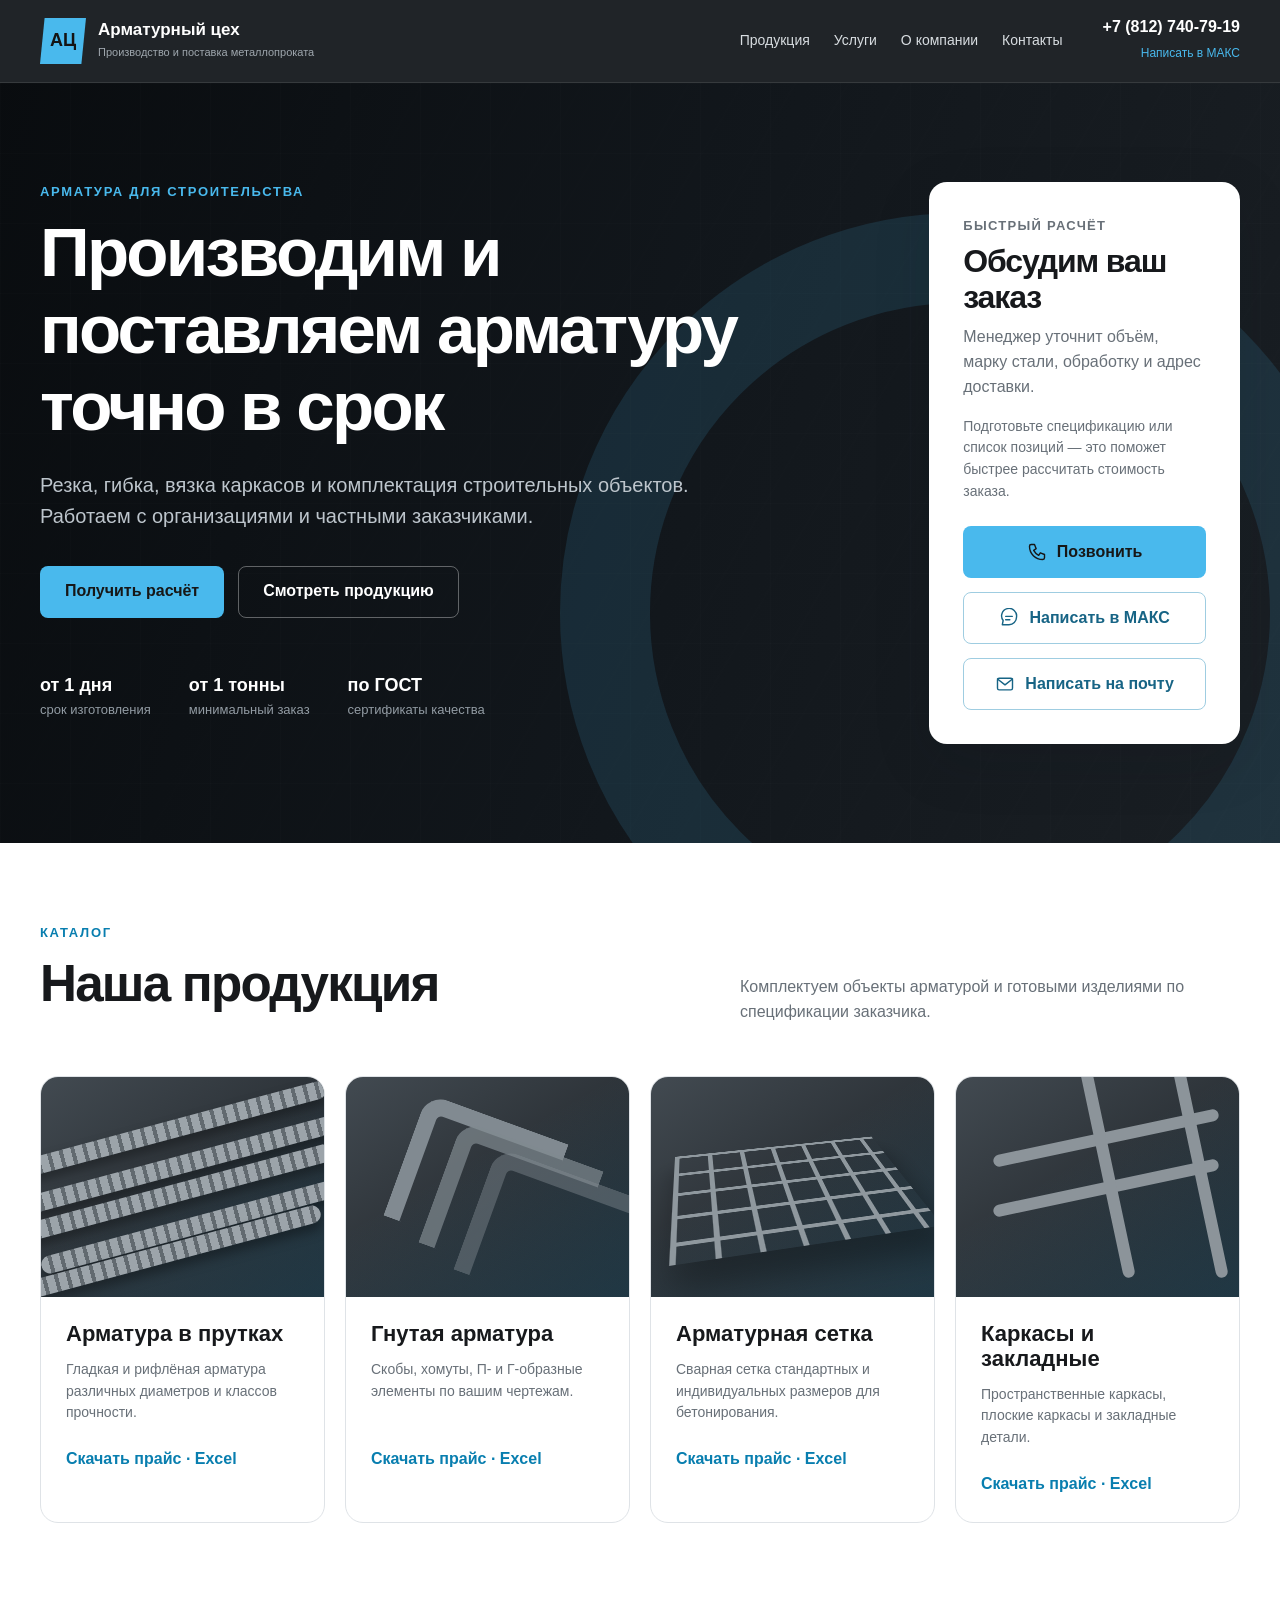
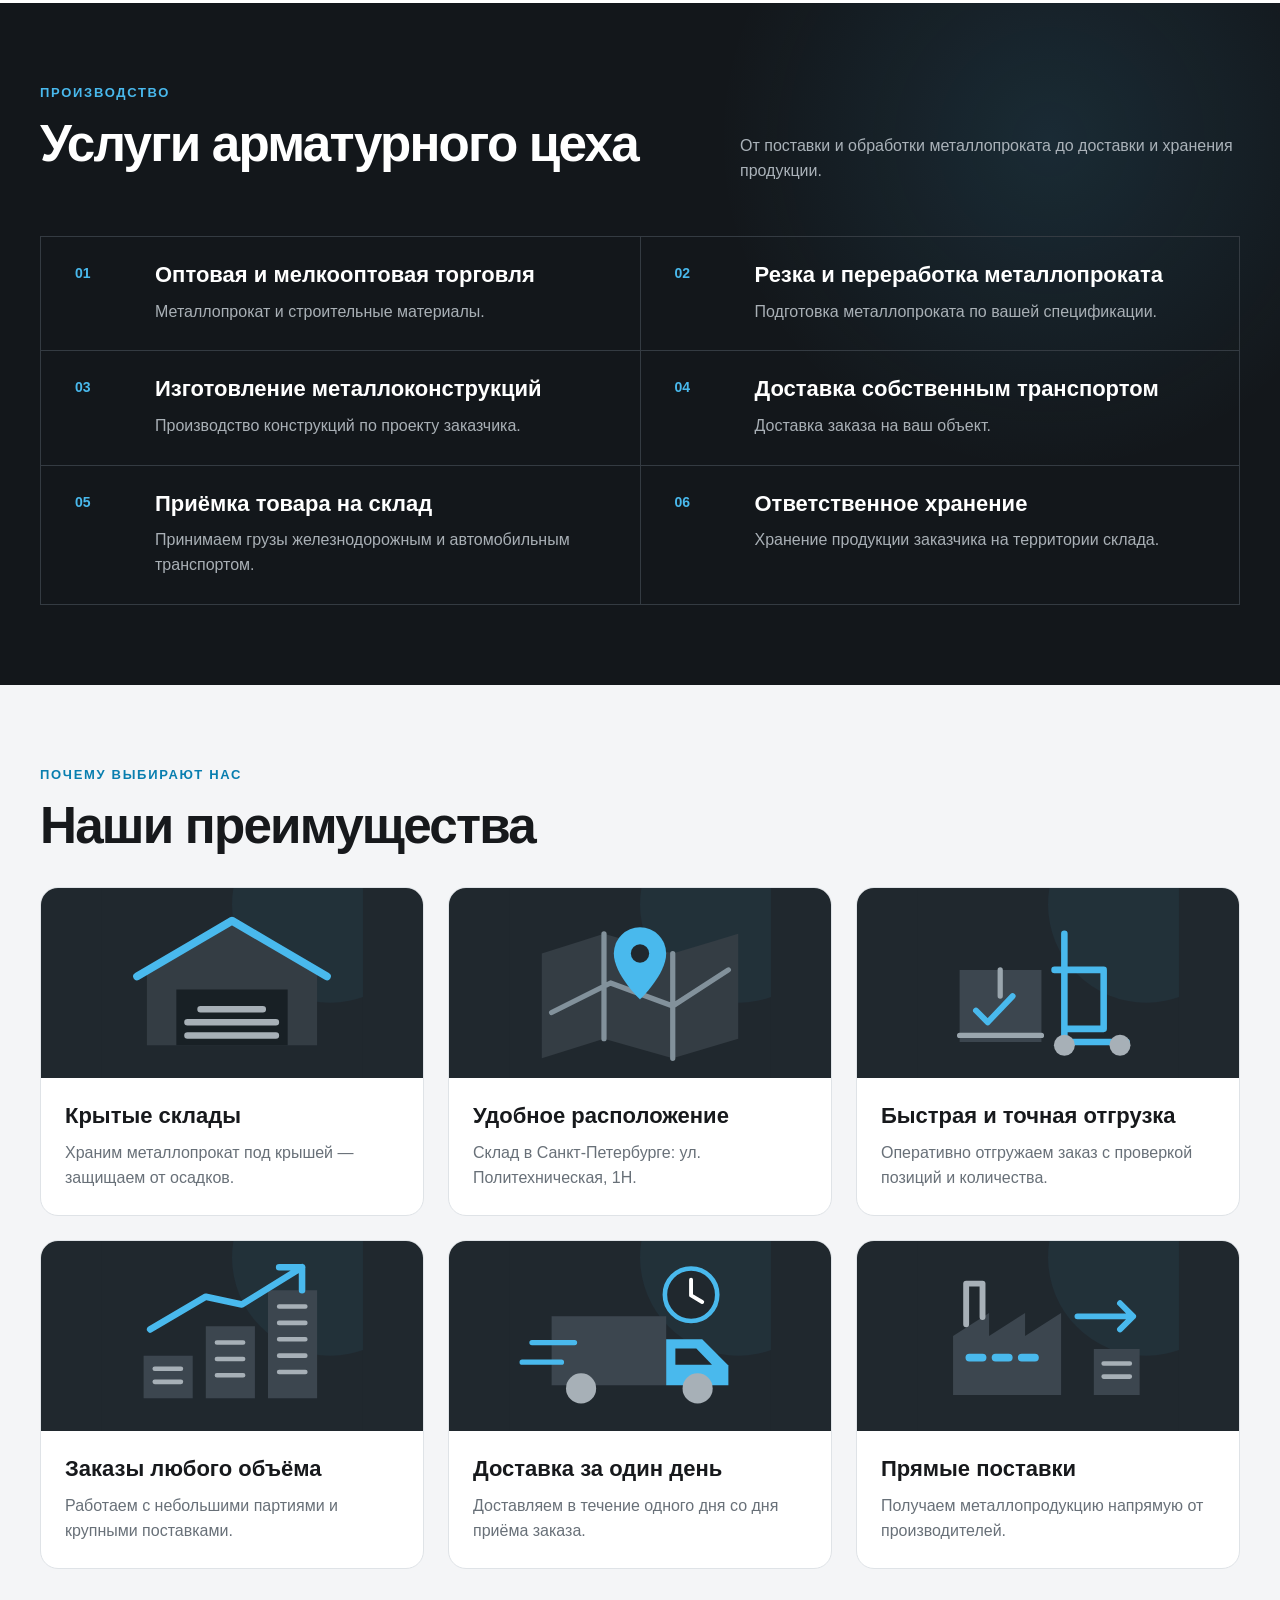
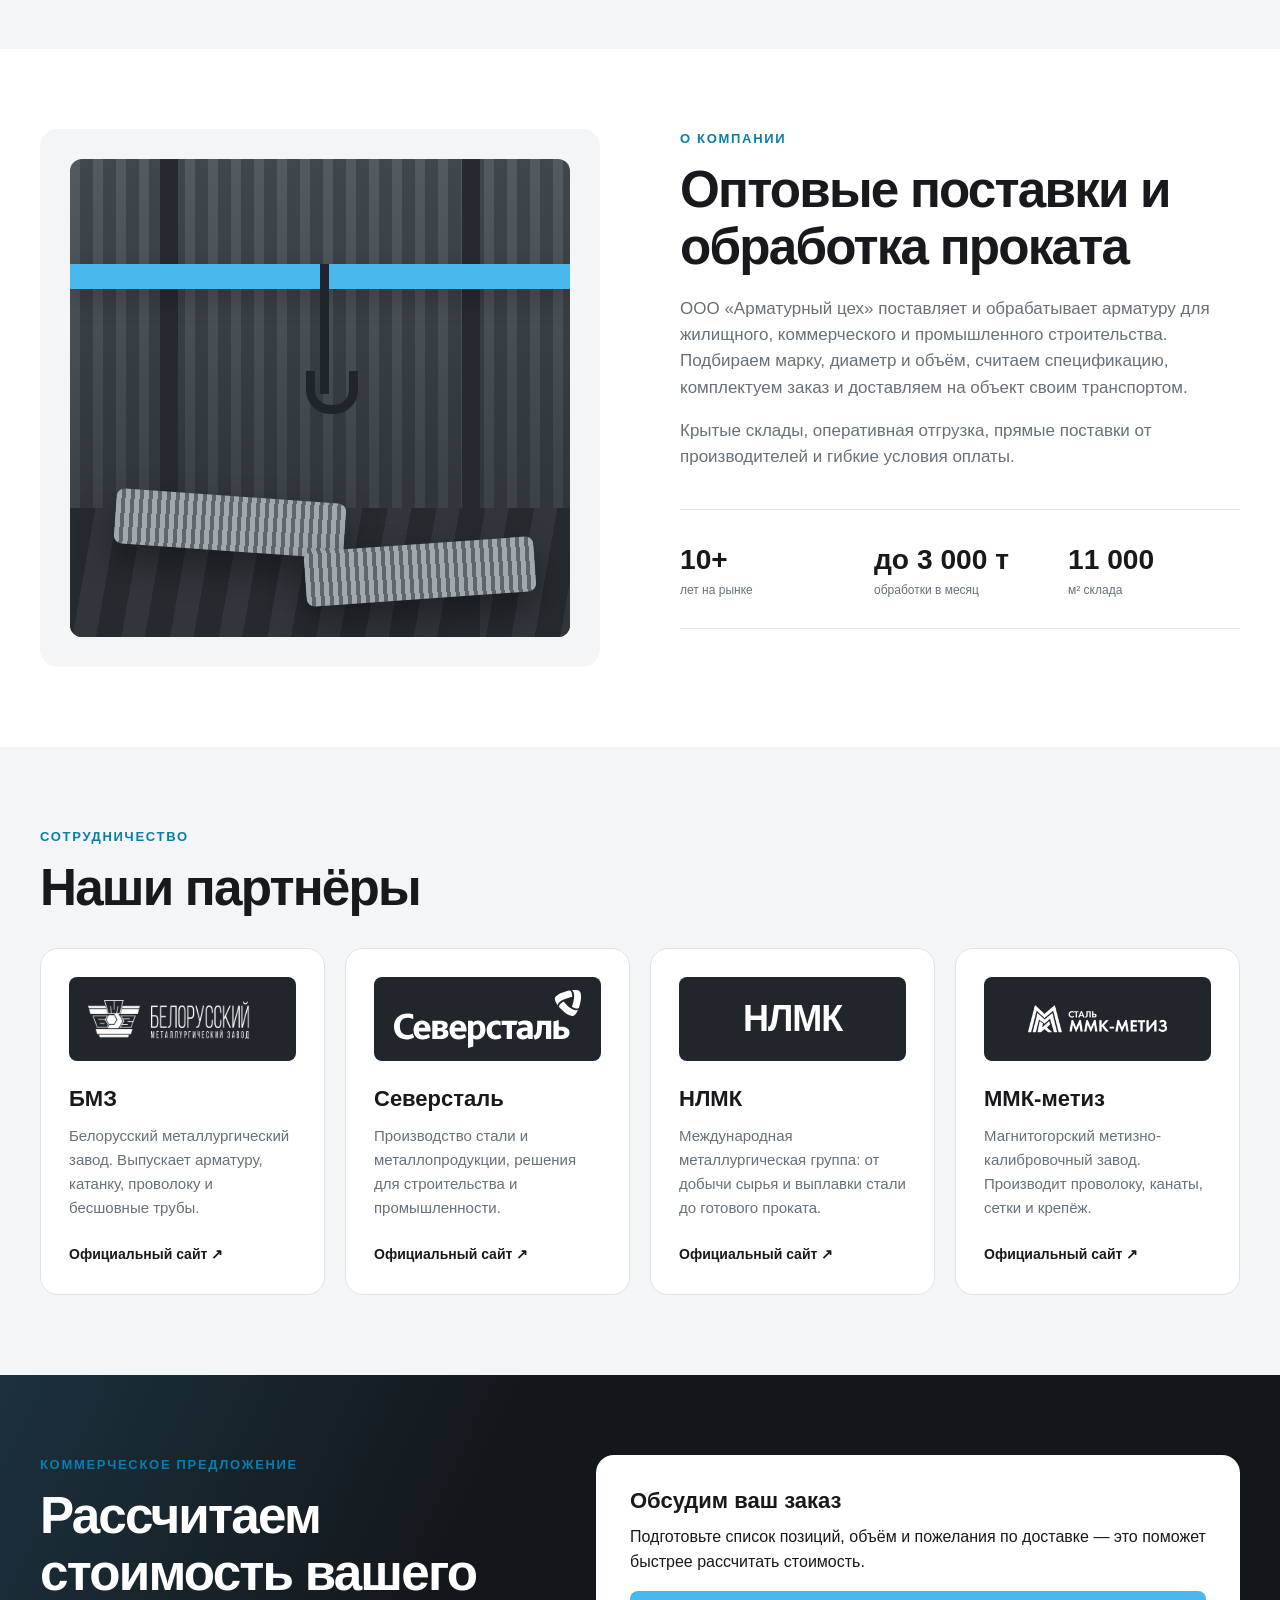
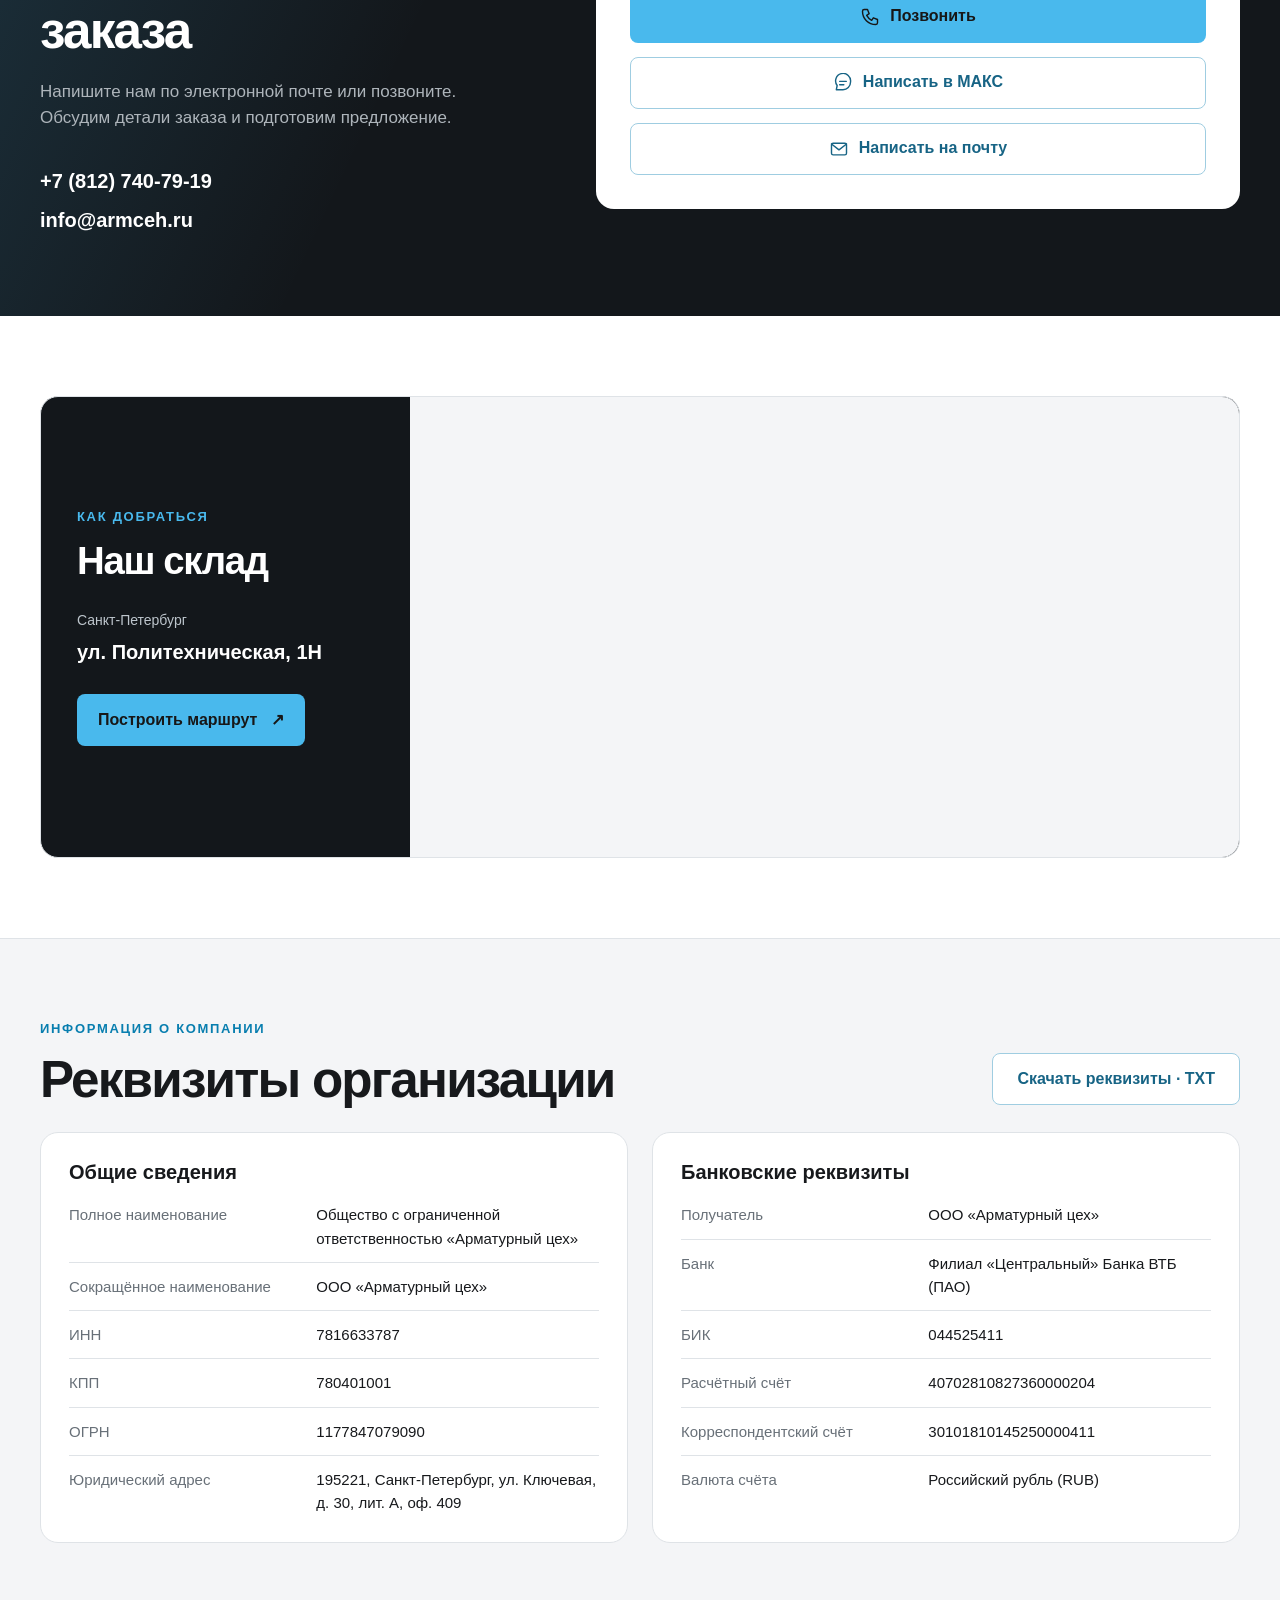
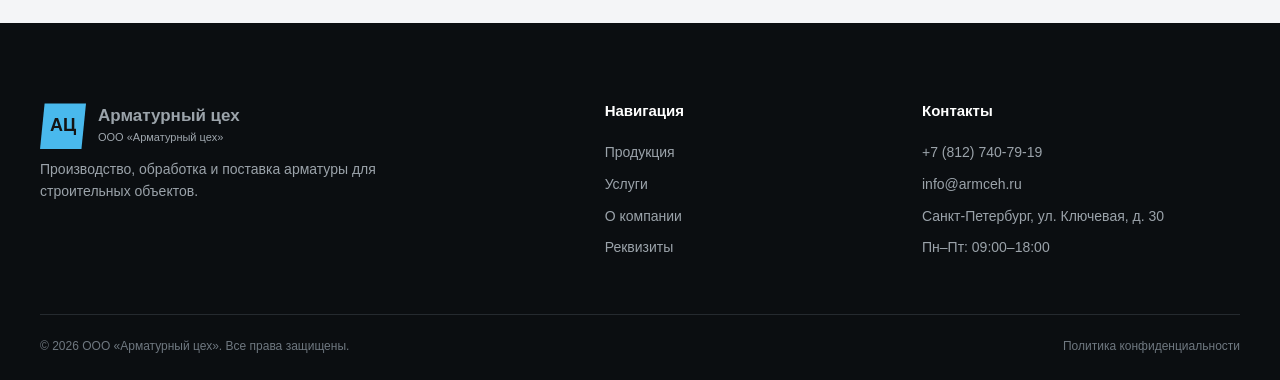
==== index.html @ 9e1a544b "Refine contact buttons partner presentation and requisites" ====
<!DOCTYPE html>
<html lang="ru">
<head>
  <meta charset="UTF-8">

  <meta
    name="viewport"
    content="width=device-width, initial-scale=1.0"
  >

  <title>Арматурный Цех</title>

  <meta
    name="description"
    content="Производство, резка, гибка и поставка арматуры для строительных объектов. Расчёт заявки и доставка."
  >

  <link rel="icon" href="favicon.ico?v=blue" sizes="any">
  <link rel="icon" type="image/png" sizes="32x32" href="favicon-32.png?v=blue">
  <link rel="apple-touch-icon" sizes="180x180" href="apple-touch-icon.png?v=blue">
  <link rel="stylesheet" href="style.css?v=refinement-1">

  <script src="script.js" defer></script>
</head>

<body>

  <header class="header" id="top">

    <div class="container header__inner">

      <a
        class="logo"
        href="#top"
        aria-label="Арматурный цех — на главную"
      >

        <span class="logo__mark">АЦ</span>

        <span class="logo__text">

          <strong>Арматурный цех</strong>

          <small>
            Производство и поставка металлопроката
          </small>

        </span>

      </a>


      <button
        class="menu-button"
        type="button"
        aria-label="Открыть меню"
        aria-expanded="false"
        aria-controls="main-menu"
      >

        <span></span>
        <span></span>
        <span></span>

      </button>


      <nav
        class="nav"
        id="main-menu"
        aria-label="Основное меню"
      >

        <a href="#products">
          Продукция
        </a>

        <a href="#services">
          Услуги
        </a>

        <a href="#about">
          О компании
        </a>

        <a href="#contacts">
          Контакты
        </a>

      </nav>


      <div class="header__contacts">

        <a
          class="header__phone"
          href="tel:+78127407919"
        >
          +7 (812) 740-79-19
        </a>

        <a class="text-button" href="https://max.ru/u/f9LHodD0cOK4kGQ6Bi7NvbEo7JnAtgJ-mdJs-X30t5SCS02kp2CBmQpRLBI" target="_blank" rel="noopener noreferrer">Написать в МАКС</a>

      </div>

    </div>

  </header>


  <main>

    <section class="hero">

      <div class="hero__grid"></div>


      <div class="container hero__content">

        <div class="hero__copy">

          <p class="eyebrow">
            Арматура для строительства
          </p>

          <h1>
            Производим и поставляем арматуру точно в срок
          </h1>

          <p class="hero__lead">
            Резка, гибка, вязка каркасов и комплектация строительных объектов.
            Работаем с организациями и частными заказчиками.
          </p>


          <div class="hero__actions">

            <a
              class="button button--primary"
              href="#request"
            >
              Получить расчёт
            </a>

            <a
              class="button button--outline"
              href="#products"
            >
              Смотреть продукцию
            </a>

          </div>


          <ul
            class="hero__features"
            aria-label="Преимущества"
          >

            <li>

              <strong>
                от 1 дня
              </strong>

              <span>
                срок изготовления
              </span>

            </li>

            <li>

              <strong>
                от 1 тонны
              </strong>

              <span>
                минимальный заказ
              </span>

            </li>

            <li>

              <strong>
                по ГОСТ
              </strong>

              <span>
                сертификаты качества
              </span>

            </li>

          </ul>

        </div>


        <aside class="hero-card">

          <p class="hero-card__label">
            Быстрый расчёт
          </p>

          <h2>
            Обсудим ваш заказ
          </h2>

          <p>
            Менеджер уточнит объём, марку стали, обработку и адрес доставки.
          </p>

          <p class="hero-card__hint">
            Подготовьте спецификацию или список позиций —
            это поможет быстрее рассчитать стоимость заказа.
          </p>


          <div class="max-contact-block">
            <a class="button button--primary button--wide" href="tel:+78127407919"><svg class="button__icon" viewBox="0 0 24 24" aria-hidden="true" fill="none" stroke="currentColor" stroke-width="1.7" stroke-linecap="round" stroke-linejoin="round"><path d="M5 3h4l2 5-3 2a15 15 0 0 0 6 6l2-3 5 2v4c0 1-1 2-2 2C10 21 3 14 3 5c0-1 1-2 2-2Z"/></svg><span>Позвонить</span></a>
            <a class="button button--secondary button--wide max-contact" href="https://max.ru/u/f9LHodD0cOK4kGQ6Bi7NvbEo7JnAtgJ-mdJs-X30t5SCS02kp2CBmQpRLBI" target="_blank" rel="noopener noreferrer"><svg class="button__icon" viewBox="0 0 24 24" aria-hidden="true" fill="none" stroke="currentColor" stroke-width="1.7" stroke-linecap="round" stroke-linejoin="round"><path d="M21 11a9 9 0 0 1-9 9H4l1-5a9 9 0 1 1 16-4Z"/><path d="M8 10h8m-8 4h5"/></svg><span>Написать в МАКС</span></a>
            <a class="button button--secondary button--wide" href="mailto:info@armceh.ru"><svg class="button__icon" viewBox="0 0 24 24" aria-hidden="true" fill="none" stroke="currentColor" stroke-width="1.7" stroke-linecap="round" stroke-linejoin="round"><rect x="3" y="5" width="18" height="14" rx="2"/><path d="m3 6 9 7 9-7"/></svg><span>Написать на почту</span></a>
          </div>

        </aside>

      </div>

    </section>


    <section
      class="section"
      id="products"
    >

      <div class="container">

        <div class="section-heading">

          <div>

            <p class="eyebrow">
              Каталог
            </p>

            <h2>
              Наша продукция
            </h2>

          </div>


          <p>
            Комплектуем объекты арматурой и готовыми изделиями
            по спецификации заказчика.
          </p>

        </div>


        <div class="product-grid">

          <article class="product-card">

            <div class="product-card__visual product-card__visual--bars">

              <span></span>
              <span></span>
              <span></span>
              <span></span>
              <span></span>

            </div>


            <div class="product-card__content">

              <h3>
                Арматура в прутках
              </h3>

              <p>
                Гладкая и рифлёная арматура различных диаметров
                и классов прочности.
              </p>

              <a class="card-link" href="downloads/armceh-price.xlsx" download="Прайс-Арматурный-цех.xlsx">
                Скачать прайс · Excel
              </a>

            </div>

          </article>


          <article class="product-card">

            <div class="product-card__visual product-card__visual--bent">

              <span></span>
              <span></span>
              <span></span>

            </div>


            <div class="product-card__content">

              <h3>
                Гнутая арматура
              </h3>

              <p>
                Скобы, хомуты, П- и Г-образные элементы
                по вашим чертежам.
              </p>

              <a class="card-link" href="downloads/armceh-price.xlsx" download="Прайс-Арматурный-цех.xlsx">
                Скачать прайс · Excel
              </a>

            </div>

          </article>


          <article class="product-card">

            <div class="product-card__visual product-card__visual--mesh">

              <span></span>

            </div>


            <div class="product-card__content">

              <h3>
                Арматурная сетка
              </h3>

              <p>
                Сварная сетка стандартных и индивидуальных размеров
                для бетонирования.
              </p>

              <a class="card-link" href="downloads/armceh-price.xlsx" download="Прайс-Арматурный-цех.xlsx">
                Скачать прайс · Excel
              </a>

            </div>

          </article>


          <article class="product-card">

            <div class="product-card__visual product-card__visual--frame">

              <span></span>
              <span></span>
              <span></span>
              <span></span>

            </div>


            <div class="product-card__content">

              <h3>
                Каркасы и закладные
              </h3>

              <p>
                Пространственные каркасы, плоские каркасы
                и закладные детали.
              </p>

              <a class="card-link" href="downloads/armceh-price.xlsx" download="Прайс-Арматурный-цех.xlsx">
                Скачать прайс · Excel
              </a>

            </div>

          </article>

        </div>

      </div>

    </section>


    <section
      class="section section--dark"
      id="services"
    >

      <div class="container">

        <div class="section-heading section-heading--light">

          <div>

            <p class="eyebrow">
              Производство
            </p>

            <h2>
              Услуги арматурного цеха
            </h2>

          </div>


          <p>
            От поставки и обработки металлопроката
            до доставки и хранения продукции.
          </p>

        </div>


        <div class="service-list">
          <article class="service">
            <span class="service__number">01</span>
            <div>
              <h3>Оптовая и мелкооптовая торговля</h3>
              <p>Металлопрокат и строительные материалы.</p>
            </div>
          </article>
          <article class="service">
            <span class="service__number">02</span>
            <div>
              <h3>Резка и переработка металлопроката</h3>
              <p>Подготовка металлопроката по вашей спецификации.</p>
            </div>
          </article>
          <article class="service">
            <span class="service__number">03</span>
            <div>
              <h3>Изготовление металлоконструкций</h3>
              <p>Производство конструкций по проекту заказчика.</p>
            </div>
          </article>
          <article class="service">
            <span class="service__number">04</span>
            <div>
              <h3>Доставка собственным транспортом</h3>
              <p>Доставка заказа на ваш объект.</p>
            </div>
          </article>
          <article class="service">
            <span class="service__number">05</span>
            <div>
              <h3>Приёмка товара на склад</h3>
              <p>Принимаем грузы железнодорожным и автомобильным транспортом.</p>
            </div>
          </article>
          <article class="service">
            <span class="service__number">06</span>
            <div>
              <h3>Ответственное хранение</h3>
              <p>Хранение продукции заказчика на территории склада.</p>
            </div>
          </article>
        </div>

      </div>

    </section>


    <section class="section section--muted advantages" id="advantages" aria-labelledby="advantages-title">
      <div class="container">
        <p class="eyebrow">Почему выбирают нас</p>
        <h2 id="advantages-title">Наши преимущества</h2>
        <div class="advantages__grid">
          <article class="advantage">
            <img src="images/advantages/covered.svg?v=blue-2" alt="" width="400" height="290" loading="lazy">
            <div class="advantage__body"><h3>Крытые склады</h3><p>Храним металлопрокат под крышей — защищаем от осадков.</p></div>
          </article>
          <article class="advantage">
            <img src="images/advantages/location.svg?v=blue-2" alt="" width="400" height="290" loading="lazy">
            <div class="advantage__body"><h3>Удобное расположение</h3><p>Склад в Санкт-Петербурге: ул. Политехническая, 1Н.</p></div>
          </article>
          <article class="advantage">
            <img src="images/advantages/shipment.svg?v=blue-2" alt="" width="400" height="290" loading="lazy">
            <div class="advantage__body"><h3>Быстрая и точная отгрузка</h3><p>Оперативно отгружаем заказ с проверкой позиций и количества.</p></div>
          </article>
          <article class="advantage">
            <img src="images/advantages/volume.svg?v=blue-2" alt="" width="400" height="290" loading="lazy">
            <div class="advantage__body"><h3>Заказы любого объёма</h3><p>Работаем с небольшими партиями и крупными поставками.</p></div>
          </article>
          <article class="advantage">
            <img src="images/advantages/delivery.svg?v=blue-2" alt="" width="400" height="290" loading="lazy">
            <div class="advantage__body"><h3>Доставка за один день</h3><p>Доставляем в течение одного дня со дня приёма заказа.</p></div>
          </article>
          <article class="advantage">
            <img src="images/advantages/direct.svg?v=blue-2" alt="" width="400" height="290" loading="lazy">
            <div class="advantage__body"><h3>Прямые поставки</h3><p>Получаем металлопродукцию напрямую от производителей.</p></div>
          </article>
        </div>
      </div>
    </section>

    <section
      class="section"
      id="about"
    >

      <div class="container about">

        <div
          class="about__visual"
          aria-hidden="true"
        >

          <div class="factory">

            <div class="factory__beam"></div>

            <div class="factory__hook"></div>

            <div class="factory__floor"></div>

            <div class="factory__bundle factory__bundle--one"></div>

            <div class="factory__bundle factory__bundle--two"></div>

          </div>

        </div>


        <div class="about__content">

          <p class="eyebrow">
            О компании
          </p>

          <h2>
            Оптовые поставки и обработка проката
          </h2>

          <p>
            ООО «Арматурный цех» поставляет и обрабатывает арматуру
            для жилищного, коммерческого и промышленного строительства.
            Подбираем марку, диаметр и объём, считаем спецификацию,
            комплектуем заказ и доставляем на объект своим транспортом.
          </p>

          <p>
            Крытые склады, оперативная отгрузка, прямые поставки
            от производителей и гибкие условия оплаты.
          </p>


          <div class="stats">

            <div>

              <strong>
                10+
              </strong>

              <span>
                лет на рынке
              </span>

            </div>

            <div>

              <strong>
                до 3 000 т
              </strong>

              <span>
                обработки в месяц
              </span>

            </div>

            <div>

              <strong>
                11 000
              </strong>

              <span>
                м² склада
              </span>

            </div>

          </div>





        </div>

      </div>

    </section>


    <section class="section section--muted partners" id="partners" aria-labelledby="partners-title">
      <div class="container">
        <p class="eyebrow">Сотрудничество</p>
        <h2 id="partners-title">Наши партнёры</h2>
        <div class="partners__grid">
          <article class="partner">
            <div class="partner__logo partner__logo--dark"><img src="images/partners/bmz.png" alt="БМЗ" loading="lazy"></div>
            <h3>БМЗ</h3>
            <p>Белорусский металлургический завод. Выпускает арматуру, катанку, проволоку и бесшовные трубы.</p>
            <a href="https://belsteel.com/" target="_blank" rel="noopener noreferrer" aria-label="Официальный сайт — БМЗ">Официальный сайт <span aria-hidden="true">↗</span></a>
          </article>
          <article class="partner">
            <div class="partner__logo partner__logo--dark"><img class="partner__logo--invert" src="images/partners/severstal.svg" alt="Северсталь" loading="lazy"></div>
            <h3>Северсталь</h3>
            <p>Производство стали и металлопродукции, решения для строительства и промышленности.</p>
            <a href="https://severstal.com/rus/" target="_blank" rel="noopener noreferrer" aria-label="Официальный сайт — Северсталь">Официальный сайт <span aria-hidden="true">↗</span></a>
          </article>
          <article class="partner">
            <div class="partner__logo partner__logo--dark"><span class="partner__wordmark">НЛМК</span></div>
            <h3>НЛМК</h3>
            <p>Международная металлургическая группа: от добычи сырья и выплавки стали до готового проката.</p>
            <a href="https://nlmk.com/ru/about/" target="_blank" rel="noopener noreferrer" aria-label="Официальный сайт — НЛМК">Официальный сайт <span aria-hidden="true">↗</span></a>
          </article>
          <article class="partner">
            <div class="partner__logo partner__logo--dark"><img src="images/partners/mmk.webp" alt="ММК-метиз" loading="lazy"></div>
            <h3>ММК-метиз</h3>
            <p>Магнитогорский метизно-калибровочный завод. Производит проволоку, канаты, сетки и крепёж.</p>
            <a href="https://mmk-metiz.ru/company/" target="_blank" rel="noopener noreferrer" aria-label="Официальный сайт — ММК-метиз">Официальный сайт <span aria-hidden="true">↗</span></a>
          </article>
        </div>
      </div>
    </section>

<section
      class="section request"
      id="request"
    >

      <div class="container request__inner">

        <div class="request__copy">

          <p class="eyebrow">
            Коммерческое предложение
          </p>

          <h2>
            Рассчитаем стоимость вашего заказа
          </h2>

          <p>
            Напишите нам по электронной почте или позвоните.
            Обсудим детали заказа и подготовим предложение.
          </p>


          <div class="request__contacts">

            <a href="tel:+78127407919">
              +7 (812) 740-79-19
            </a>

            <a href="mailto:info@armceh.ru">
              info@armceh.ru
            </a>

          </div>

        </div>


        <div class="contact-card">
          <h3>Обсудим ваш заказ</h3>
          <p>Подготовьте список позиций, объём и пожелания по доставке — это поможет быстрее рассчитать стоимость.</p>
          <div class="max-contact-block">
            <a class="button button--primary button--wide" href="tel:+78127407919"><svg class="button__icon" viewBox="0 0 24 24" aria-hidden="true" fill="none" stroke="currentColor" stroke-width="1.7" stroke-linecap="round" stroke-linejoin="round"><path d="M5 3h4l2 5-3 2a15 15 0 0 0 6 6l2-3 5 2v4c0 1-1 2-2 2C10 21 3 14 3 5c0-1 1-2 2-2Z"/></svg><span>Позвонить</span></a>
            <a class="button button--secondary button--wide max-contact" href="https://max.ru/u/f9LHodD0cOK4kGQ6Bi7NvbEo7JnAtgJ-mdJs-X30t5SCS02kp2CBmQpRLBI" target="_blank" rel="noopener noreferrer"><svg class="button__icon" viewBox="0 0 24 24" aria-hidden="true" fill="none" stroke="currentColor" stroke-width="1.7" stroke-linecap="round" stroke-linejoin="round"><path d="M21 11a9 9 0 0 1-9 9H4l1-5a9 9 0 1 1 16-4Z"/><path d="M8 10h8m-8 4h5"/></svg><span>Написать в МАКС</span></a>
            <a class="button button--secondary button--wide" href="mailto:info@armceh.ru"><svg class="button__icon" viewBox="0 0 24 24" aria-hidden="true" fill="none" stroke="currentColor" stroke-width="1.7" stroke-linecap="round" stroke-linejoin="round"><rect x="3" y="5" width="18" height="14" rx="2"/><path d="m3 6 9 7 9-7"/></svg><span>Написать на почту</span></a>
          </div>
        </div>

      </div>

    </section>

    <section class="section warehouse" id="warehouse" aria-labelledby="warehouse-title">
      <div class="container">
        <div class="warehouse__panel">
          <div class="warehouse__info">
            <p class="eyebrow">Как добраться</p>
            <h2 id="warehouse-title">Наш склад</h2>
            <p class="warehouse__city">Санкт-Петербург</p>
            <p class="warehouse__address">ул. Политехническая, 1Н</p>
            <a class="button button--primary" href="https://yandex.ru/maps/?rtext=~59.989823%2C30.359724&amp;rtt=auto" target="_blank" rel="noopener noreferrer">Построить маршрут <span aria-hidden="true">↗</span></a>
          </div>
          <div class="warehouse__map" id="warehouse-map">
            <iframe
              src="https://yandex.ru/map-widget/v1/?ll=30.352000%2C59.987400&amp;z=14&amp;pt=30.359724%2C59.989823%2Cpm2rdm"
              title="Склад Арматурный цех — Санкт-Петербург, ул. Политехническая, 1Н"
              referrerpolicy="no-referrer"
              allowfullscreen
            ></iframe>
          </div>
        </div>
      </div>
    </section>

    <section class="section requisites" id="requisites" aria-labelledby="requisites-title">
      <div class="container">
        <div class="requisites__heading">
          <p class="eyebrow">Информация о компании</p>
          <h2 id="requisites-title">Реквизиты организации</h2>
          <a class="button button--secondary requisites__download" href="downloads/armceh-requisites.txt" download>Скачать реквизиты · TXT</a>
        </div>
        <div class="requisites__grid">
          <article class="requisites__card">
            <h3>Общие сведения</h3>
            <dl class="requisites__list">
              <div><dt>Полное наименование</dt><dd>Общество с ограниченной ответственностью «Арматурный цех»</dd></div>
              <div><dt>Сокращённое наименование</dt><dd>ООО «Арматурный цех»</dd></div>
              <div><dt>ИНН</dt><dd>7816633787</dd></div>
              <div><dt>КПП</dt><dd>780401001</dd></div>
              <div><dt>ОГРН</dt><dd>1177847079090</dd></div>
              <div><dt>Юридический адрес</dt><dd>195221, Санкт-Петербург, ул. Ключевая, д. 30, лит. А, оф. 409</dd></div>
            </dl>
          </article>
          <article class="requisites__card">
            <h3>Банковские реквизиты</h3>
            <dl class="requisites__list">
              <div><dt>Получатель</dt><dd>ООО «Арматурный цех»</dd></div>
              <div><dt>Банк</dt><dd>Филиал «Центральный» Банка ВТБ (ПАО)</dd></div>
              <div><dt>БИК</dt><dd>044525411</dd></div>
              <div><dt>Расчётный счёт</dt><dd>40702810827360000204</dd></div>
              <div><dt>Корреспондентский счёт</dt><dd>30101810145250000411</dd></div>
              <div><dt>Валюта счёта</dt><dd>Российский рубль (RUB)</dd></div>
            </dl>
          </article>
        </div>
      </div>
    </section>

  </main>


  <footer
    class="footer"
    id="contacts"
  >

    <div class="container footer__grid">

      <div>

        <a
          class="logo logo--footer"
          href="#top"
        >

          <span class="logo__mark">
            АЦ
          </span>

          <span class="logo__text">

            <strong>
              Арматурный цех
            </strong>

            <small>
              ООО «Арматурный цех»
            </small>

          </span>

        </a>


        <p class="footer__note">
          Производство, обработка и поставка арматуры
          для строительных объектов.
        </p>

      </div>


      <div>

        <h3>
          Навигация
        </h3>

        <a href="#products">
          Продукция
        </a>

        <a href="#services">
          Услуги
        </a>

        <a href="#about">
          О компании
        </a>

        <a href="#requisites">
          Реквизиты
        </a>

      </div>


      <div>

        <h3>
          Контакты
        </h3>

        <a href="tel:+78127407919">
          +7 (812) 740-79-19
        </a>

        <a href="mailto:info@armceh.ru">
          info@armceh.ru
        </a>

        <p>
          Санкт-Петербург, ул. Ключевая, д. 30
        </p>

        <p>
          Пн–Пт: 09:00–18:00
        </p>

      </div>

    </div>


    <div class="container footer__bottom">

      <span>
        © <span id="current-year"></span>
        ООО «Арматурный цех». Все права защищены.
      </span>

      <a href="#">
        Политика конфиденциальности
      </a>

    </div>

  </footer>



</body>
</html>
---- style.css ----
:root {
  --bg: #f4f5f7;
  --surface: #ffffff;
  --surface-dark: #13171b;
  --surface-dark-2: #1b2025;
  --text: #17191c;
  --muted: #687078;
  --line: #dfe3e7;
  --accent: #49b9ed;
  --accent-dark: #087eaf;
  --white: #ffffff;
  --max-width: 1200px;
  --radius: 18px;
  --shadow: 0 18px 60px rgba(16, 23, 30, 0.12);
}

* {
  box-sizing: border-box;
}

html {
  scroll-behavior: smooth;
}

body {
  margin: 0;
  min-width: 320px;
  color: var(--text);
  background: var(--surface);
  font-family: Arial, Helvetica, sans-serif;
  line-height: 1.55;
}

body.menu-open {
  overflow: hidden;
}

button,
input,
select,
textarea {
  font: inherit;
}

button,
a {
  -webkit-tap-highlight-color: transparent;
}

a {
  color: inherit;
  text-decoration: none;
}

img {
  display: block;
  max-width: 100%;
}

.container {
  width: min(calc(100% - 40px), var(--max-width));
  margin-inline: auto;
}

.section {
  padding: 80px 0;
  scroll-margin-top: 90px;
}

.section--muted {
  background: var(--bg);
}

.section--dark {
  color: var(--white);
  background:
    radial-gradient(
      circle at 82% 20%,
      rgba(73, 185, 237, 0.12),
      transparent 28%
    ),
    var(--surface-dark);
}

.eyebrow {
  margin: 0 0 12px;
  color: var(--accent-dark);
  font-size: 13px;
  font-weight: 800;
  letter-spacing: 0.13em;
  text-transform: uppercase;
}

.section--dark .eyebrow,
.hero .eyebrow {
  color: var(--accent);
}

h1,
h2,
h3,
p {
  margin-top: 0;
}

h1,
h2,
h3 {
  line-height: 1.12;
}

h1 {
  max-width: 860px;
  margin-bottom: 24px;
  font-size: clamp(40px, 5.4vw, 70px);
  letter-spacing: -0.04em;
}

h2 {
  margin-bottom: 20px;
  font-size: clamp(32px, 4vw, 52px);
  letter-spacing: -0.035em;
}

h3 {
  margin-bottom: 12px;
  font-size: 22px;
}

.section-heading {
  display: flex;
  align-items: flex-end;
  justify-content: space-between;
  gap: 50px;
  margin-bottom: 44px;
}

.section-heading > p {
  max-width: 500px;
  margin-bottom: 8px;
  color: var(--muted);
}

.section-heading--light > p {
  color: #aab2b9;
}

/* Шапка */

.header {
  position: sticky;
  z-index: 100;
  top: 0;
  color: var(--white);
  background: rgba(19, 23, 27, 0.94);
  border-bottom: 1px solid rgba(255, 255, 255, 0.1);
  backdrop-filter: blur(14px);
}

.header__inner {
  display: flex;
  align-items: center;
  min-height: 82px;
  gap: 28px;
}

.logo {
  display: inline-flex;
  flex-shrink: 0;
  align-items: center;
  gap: 12px;
}

.logo__mark {
  display: grid;
  width: 46px;
  height: 46px;
  place-items: center;
  color: #141414;
  background: var(--accent);
  font-size: 18px;
  font-weight: 900;
  clip-path: polygon(10% 0, 100% 0, 90% 100%, 0 100%);
}

.logo__text {
  display: flex;
  flex-direction: column;
}

.logo__text strong {
  font-size: 17px;
  line-height: 1.1;
}

.logo__text small {
  margin-top: 4px;
  color: #9fa7ae;
  font-size: 11px;
}

.nav {
  display: flex;
  align-items: center;
  gap: 24px;
  margin-left: auto;
}

.nav a {
  color: #d8dde1;
  font-size: 14px;
  transition: color 0.2s ease;
}

.nav a:hover {
  color: var(--accent);
}

.header__contacts {
  display: flex;
  flex-direction: column;
  align-items: flex-end;
  margin-left: 12px;
}

.header__phone {
  font-weight: 800;
  white-space: nowrap;
}

.text-button {
  padding: 4px 8px;
  margin-right: -8px;
  border-radius: 5px;
  transition: color 0.15s ease, background-color 0.15s ease, transform 0.15s ease;
  color: var(--accent);
  background: none;
  border: 0;
  cursor: pointer;
  font-size: 12px;
}

.text-button:hover {
  color: #8bd8fa;
  background-color: rgba(73, 185, 237, 0.12);
}

.text-button:active {
  transform: translateY(1px) scale(0.97);
  background-color: rgba(73, 185, 237, 0.24);
}

.text-button:focus-visible {
  outline: 2px solid var(--accent);
  outline-offset: 3px;
}

@media (prefers-reduced-motion: reduce) {
  .text-button {
    transition: none;
  }
}

.menu-button {
  display: none;
  width: 44px;
  height: 44px;
  margin-left: auto;
  padding: 10px;
  background: transparent;
  border: 1px solid rgba(255, 255, 255, 0.18);
  border-radius: 10px;
}

.menu-button span {
  display: block;
  width: 100%;
  height: 2px;
  margin: 5px 0;
  background: var(--white);
  transition:
    transform 0.2s ease,
    opacity 0.2s ease;
}

/* Первый экран */

.hero {
  position: relative;
  overflow: hidden;
  min-height: 760px;
  color: var(--white);
  background:
    linear-gradient(
      105deg,
      rgba(9, 12, 15, 0.98) 0%,
      rgba(17, 22, 27, 0.9) 50%,
      rgba(27, 32, 37, 0.84) 100%
    ),
    repeating-linear-gradient(
      120deg,
      transparent 0 44px,
      rgba(255, 255, 255, 0.025) 44px 46px
    ),
    #14191e;
}

.hero::after {
  position: absolute;
  right: -80px;
  bottom: -170px;
  width: 620px;
  height: 620px;
  content: "";
  border: 90px solid rgba(73, 185, 237, 0.13);
  border-radius: 50%;
}

.hero__grid {
  position: absolute;
  inset: 0;
  opacity: 0.34;
  background-image:
    linear-gradient(
      rgba(255, 255, 255, 0.035) 1px,
      transparent 1px
    ),
    linear-gradient(
      90deg,
      rgba(255, 255, 255, 0.035) 1px,
      transparent 1px
    );
  background-size: 70px 70px;
}

.hero__content {
  position: relative;
  z-index: 1;
  display: grid;
  grid-template-columns: minmax(0, 1.45fr) minmax(310px, 0.55fr);
  align-items: stretch;
  align-content: center;
  gap: 70px;
  min-height: 760px;
  padding-top: 72px;
  padding-bottom: 72px;
}

.hero__lead {
  max-width: 720px;
  margin-bottom: 34px;
  color: #bdc5cc;
  font-size: 20px;
}

.hero__actions {
  display: flex;
  flex-wrap: wrap;
  gap: 14px;
}

.button {
  display: inline-flex;
  min-height: 52px;
  align-items: center;
  justify-content: center;
  padding: 0 24px;
  border: 1px solid transparent;
  border-radius: 8px;
  cursor: pointer;
  font-weight: 800;
  transition:
    transform 0.2s ease,
    background 0.2s ease,
    border-color 0.2s ease;
}

.button:hover {
  transform: translateY(-2px);
}

.button--primary {
  color: #171717;
  background: var(--accent);
}

.button--primary:hover {
  background: #75cef5;
}

.button--outline {
  color: var(--white);
  background: transparent;
  border-color: rgba(255, 255, 255, 0.34);
}

.button--outline:hover {
  border-color: var(--white);
}

.button--dark {
  color: var(--white);
  background: var(--surface-dark);
}

.button--wide {
  width: 100%;
}

.hero__features {
  display: flex;
  flex-wrap: wrap;
  gap: 38px;
  margin: 54px 0 0;
  padding: 0;
  list-style: none;
}

.hero__features li {
  display: flex;
  flex-direction: column;
}

.hero__features strong {
  color: var(--white);
  font-size: 18px;
}

.hero__features span {
  color: #929ba3;
  font-size: 13px;
}

.hero-card {
  display: flex;
  flex-direction: column;
  padding: 34px;
  color: var(--text);
  background: var(--surface);
  border-radius: var(--radius);
  box-shadow: var(--shadow);
}

.hero-card__label {
  margin-bottom: 8px;
  color: var(--accent-dark);
  font-size: 13px;
  font-weight: 800;
  letter-spacing: 0.1em;
  text-transform: uppercase;
}

.hero-card h2 {
  margin-bottom: 10px;
  font-size: 32px;
}

.hero-card > p {
  color: var(--muted);
}

.hero-card .hero-card__hint {
  margin: 0;
  font-size: 14px;
}

.hero-card .max-contact-block {
  margin-top: 24px;
  margin-bottom: auto;
}

.max-contact-block {
  display: grid;
  gap: 14px;
}

button:disabled {
  cursor: default;
}

/* Продукция */

.product-grid {
  display: grid;
  grid-template-columns: repeat(4, 1fr);
  gap: 20px;
}

.product-card {
  overflow: hidden;
  background: var(--surface);
  border: 1px solid var(--line);
  border-radius: var(--radius);
  transition:
    transform 0.25s ease,
    box-shadow 0.25s ease;
}

.product-card:hover {
  transform: translateY(-7px);
  box-shadow: var(--shadow);
}

.product-card__visual {
  position: relative;
  overflow: hidden;
  height: 220px;
  background: linear-gradient(145deg, #424a51, #171b1f);
}

.product-card__visual::after {
  position: absolute;
  inset: 0;
  content: "";
  background: linear-gradient(
    150deg,
    transparent 40%,
    rgba(73, 185, 237, 0.18)
  );
}

.product-card__content {
  padding: 25px;
}

.product-card__content p {
  min-height: 74px;
  color: var(--muted);
  font-size: 14px;
}

.card-link {
  padding: 0;
  color: var(--accent-dark);
  background: transparent;
  border: 0;
  cursor: pointer;
  font-weight: 800;
}

.product-card__visual--bars span {
  position: absolute;
  z-index: 1;
  left: -40px;
  width: 330px;
  height: 18px;
  background:
    repeating-linear-gradient(
      90deg,
      #9ca4aa 0 8px,
      #626a70 8px 12px
    );
  border-radius: 10px;
  box-shadow: 0 7px 12px rgba(0, 0, 0, 0.35);
  transform: rotate(-15deg);
}

.product-card__visual--bars span:nth-child(1) {
  top: 45px;
}

.product-card__visual--bars span:nth-child(2) {
  top: 76px;
  left: -15px;
}

.product-card__visual--bars span:nth-child(3) {
  top: 107px;
  left: -30px;
}

.product-card__visual--bars span:nth-child(4) {
  top: 138px;
  left: -5px;
}

.product-card__visual--bars span:nth-child(5) {
  top: 169px;
  left: -45px;
}

.product-card__visual--bent span {
  position: absolute;
  z-index: 1;
  width: 150px;
  height: 130px;
  border: 17px solid #818a91;
  border-right: 0;
  border-bottom: 0;
  border-radius: 22px 0 0;
  transform: rotate(20deg);
}

.product-card__visual--bent span:nth-child(1) {
  top: 38px;
  left: 55px;
}

.product-card__visual--bent span:nth-child(2) {
  top: 65px;
  left: 90px;
  opacity: 0.7;
}

.product-card__visual--bent span:nth-child(3) {
  top: 92px;
  left: 125px;
  opacity: 0.45;
}

.product-card__visual--mesh span {
  position: absolute;
  z-index: 1;
  inset: 25px;
  background-image:
    linear-gradient(#8f989e 5px, transparent 5px),
    linear-gradient(90deg, #8f989e 5px, transparent 5px);
  background-size: 36px 36px;
  transform:
    perspective(400px)
    rotateX(55deg)
    rotateZ(-12deg);
  box-shadow: 0 30px 30px rgba(0, 0, 0, 0.3);
}

.product-card__visual--frame span {
  position: absolute;
  z-index: 1;
  left: 35px;
  width: 230px;
  height: 12px;
  background: #8c949a;
  border-radius: 7px;
  transform: rotate(-12deg);
}

.product-card__visual--frame span:nth-child(1) {
  top: 55px;
}

.product-card__visual--frame span:nth-child(2) {
  top: 105px;
}

.product-card__visual--frame span:nth-child(3) {
  top: 82px;
  transform: rotate(78deg);
}

.product-card__visual--frame span:nth-child(4) {
  top: 82px;
  left: 128px;
  transform: rotate(78deg);
}

/* Услуги */

.service-list {
  display: grid;
  grid-template-columns: repeat(2, 1fr);
  border-top: 1px solid #343b42;
  border-left: 1px solid #343b42;
}

.service {
  display: grid;
  grid-template-columns: 60px 1fr;
  gap: 20px;
  padding: 26px 34px;
  border-right: 1px solid #343b42;
  border-bottom: 1px solid #343b42;
}

.service:last-child:nth-child(odd) {
  grid-column: 1 / -1;
}

.service__number {
  color: var(--accent);
  font-size: 14px;
  font-weight: 800;
}

.service p {
  max-width: 440px;
  margin-bottom: 0;
  color: #a9b0b6;
}

/* О компании */

.about {
  display: grid;
  grid-template-columns: 1fr 1fr;
  align-items: stretch;
  gap: 80px;
}

.about__visual {
  min-height: 520px;
  padding: 30px;
  background: var(--bg);
  border-radius: var(--radius);
}

.factory {
  position: relative;
  overflow: hidden;
  height: 100%;
  min-height: 460px;
  background:
    linear-gradient(
      rgba(19, 23, 27, 0.1),
      rgba(19, 23, 27, 0.55)
    ),
    repeating-linear-gradient(
      90deg,
      #5a6268 0 10px,
      #454c52 10px 23px
    );
  border-radius: 12px;
}

.factory::before,
.factory::after {
  position: absolute;
  top: 0;
  bottom: 0;
  width: 18px;
  content: "";
  background: #242a2f;
}

.factory::before {
  left: 18%;
}

.factory::after {
  right: 18%;
}

.factory__beam {
  position: absolute;
  z-index: 2;
  top: 22%;
  left: 0;
  width: 100%;
  height: 25px;
  background: var(--accent);
  box-shadow: 0 10px 24px rgba(0, 0, 0, 0.22);
}

.factory__hook {
  position: absolute;
  z-index: 3;
  top: 22%;
  left: 50%;
  width: 9px;
  height: 130px;
  background: #1f252a;
}

.factory__hook::after {
  position: absolute;
  bottom: -20px;
  left: -14px;
  width: 34px;
  height: 34px;
  content: "";
  border: 9px solid #1f252a;
  border-top: 0;
  border-radius: 0 0 24px 24px;
}

.factory__floor {
  position: absolute;
  right: 0;
  bottom: 0;
  left: 0;
  height: 27%;
  background:
    repeating-linear-gradient(
      100deg,
      #252a2f 0 25px,
      #30363b 25px 48px
    );
}

.factory__bundle {
  position: absolute;
  z-index: 4;
  bottom: 18%;
  width: 230px;
  height: 55px;
  background:
    repeating-linear-gradient(
      90deg,
      #a2a9ae 0 5px,
      #5e666c 5px 9px
    );
  border-radius: 8px;
  box-shadow: 0 17px 35px rgba(0, 0, 0, 0.35);
}

.factory__bundle--one {
  left: 9%;
  transform: rotate(4deg);
}

.factory__bundle--two {
  right: 7%;
  bottom: 8%;
  transform: rotate(-4deg);
}

.about__content > p:not(.eyebrow) {
  color: var(--muted);
  font-size: 17px;
}

.stats {
  display: grid;
  grid-template-columns: repeat(3, 1fr);
  gap: 22px;
  margin: 38px 0;
  padding: 28px 0;
  border-top: 1px solid var(--line);
  border-bottom: 1px solid var(--line);
}

.stats div {
  display: flex;
  flex-direction: column;
}

.stats strong {
  font-size: clamp(24px, 2.2vw, 29px);
  white-space: nowrap;
}

.stats span {
  color: var(--muted);
  font-size: 12px;
}

/* Партнёры */
.partners__grid { display: grid; grid-template-columns: repeat(4, minmax(0, 1fr)); gap: 20px; margin-top: 32px; }
.partner { display: flex; flex-direction: column; padding: 28px; background: #fff; border: 1px solid var(--line); border-radius: 18px; }
.partner__logo { height: 84px; display: flex; align-items: center; margin-bottom: 26px; }
.partner__logo img { width: 100%; max-width: 200px; max-height: 80px; object-fit: contain; object-position: left center; }
.partner__logo--dark { background: #20262c; border-radius: 8px; padding: 12px; }
.partner__wordmark { font-size: 38px; font-weight: 800; color: #135a9f; letter-spacing: -1px; }
.partner h3 { font-size: 22px; margin-bottom: 12px; }
.partner p { color: var(--muted); font-size: 15px; line-height: 1.6; margin-bottom: 24px; }
.partner a { margin-top: auto; font-size: 14px; font-weight: 700; text-underline-offset: 5px; }
.partner a:hover, .partner a:focus-visible { color: #087eaf; text-decoration: underline; }
@media (max-width: 1100px) { .partners__grid { grid-template-columns: repeat(2, minmax(0, 1fr)); } }
@media (max-width: 600px) { .partners__grid { grid-template-columns: 1fr; } }

/* Этапы */

.steps {
  display: grid;
  grid-template-columns: repeat(4, 1fr);
  gap: 1px;
  margin: 0;
  padding: 0;
  overflow: hidden;
  background: var(--line);
  border: 1px solid var(--line);
  border-radius: var(--radius);
  list-style: none;
}

.steps li {
  min-height: 270px;
  padding: 30px;
  background: var(--white);
}

.steps li > span {
  display: grid;
  width: 48px;
  height: 48px;
  margin-bottom: 52px;
  place-items: center;
  color: #171717;
  background: var(--accent);
  border-radius: 50%;
  font-weight: 900;
}

.steps p {
  color: var(--muted);
  font-size: 14px;
}

/* Связаться с нами */

.request {
  color: var(--white);
  background:
    linear-gradient(
      115deg,
      rgba(73, 185, 237, 0.16),
      transparent 35%
    ),
    var(--surface-dark);
}

.request__inner {
  display: grid;
  grid-template-columns: 0.85fr 1.15fr;
  gap: 80px;
  align-items: start;
}

.request__copy p:not(.eyebrow) {
  color: #aeb5bb;
  font-size: 17px;
}

.request__contacts {
  display: grid;
  gap: 8px;
  margin-top: 34px;
}

.request__contacts a {
  font-size: 20px;
  font-weight: 800;
}

.contact-card {
  padding: 34px;
  color: var(--text);
  background: var(--white);
  border-radius: var(--radius);
}

/* Карта склада */



.warehouse__panel {
  display: grid;
  grid-template-columns: minmax(290px, 0.8fr) minmax(0, 1.8fr);
  overflow: hidden;
  border: 1px solid var(--line);
  border-radius: var(--radius);
  background: var(--surface-dark);
}

.warehouse__info {
  display: flex;
  flex-direction: column;
  align-items: flex-start;
  justify-content: center;
  padding: 36px;
  color: var(--white);
}

.warehouse__info .eyebrow {
  color: var(--accent);
}

.warehouse__info h2 {
  margin-bottom: 28px;
  font-size: clamp(32px, 3vw, 42px);
}

.warehouse__city {
  margin-bottom: 6px;
  color: #bdc5cc;
  font-size: 14px;
}

.warehouse__address {
  margin-bottom: 28px;
  font-size: 20px;
  font-weight: 700;
  line-height: 1.4;
}

.warehouse__info .button {
  gap: 14px;
  padding: 12px 20px;
  text-align: center;
}

.warehouse__map {
  min-width: 0;
  background: var(--bg);
}

.warehouse__map iframe {
  display: block;
  width: 100%;
  height: 100%;
  min-height: 460px;
  border: 0;
}

@media (max-width: 760px) {
  .warehouse__panel {
    grid-template-columns: 1fr;
  }

  .warehouse__info {
    padding: 28px;
  }

  .warehouse__info h2 {
    margin-bottom: 18px;
  }

  .warehouse__address {
    margin-bottom: 20px;
  }

  .warehouse__map iframe {
    height: 380px;
    min-height: 380px;
  }
}

/* Реквизиты организации */

.section.requisites {
  background: var(--bg);
  border-top: 1px solid var(--line);
}

.requisites__heading {
  margin-bottom: 24px;
}

.requisites__heading h2 {
  margin-bottom: 14px;
}

.requisites__notice {
  max-width: 800px;
  margin: 0;
  padding-left: 14px;
  border-left: 3px solid var(--accent);
  color: var(--muted);
  font-size: 14px;
}

.requisites__grid {
  display: grid;
  grid-template-columns: repeat(2, minmax(0, 1fr));
  gap: 24px;
}

.requisites__card {
  min-width: 0;
  padding: 28px;
  background: var(--white);
  border: 1px solid var(--line);
  border-radius: var(--radius);
}

.requisites__card h3 {
  margin-bottom: 20px;
  font-size: 20px;
}

.requisites__list {
  margin: 0;
}

.requisites__list > div {
  display: grid;
  grid-template-columns: minmax(0, 0.9fr) minmax(0, 1.1fr);
  gap: 16px;
  padding: 12px 0;
  border-bottom: 1px solid var(--line);
  font-size: 14px;
}

.requisites__list > div:first-child {
  padding-top: 0;
}

.requisites__list > div:last-child {
  padding-bottom: 0;
  border-bottom: 0;
}

.requisites__list dt {
  color: var(--muted);
}

.requisites__list dd {
  min-width: 0;
  margin: 0;
  font-weight: 600;
  font-variant-numeric: tabular-nums;
  overflow-wrap: anywhere;
}

@media (max-width: 900px) {
  .requisites__grid {
    grid-template-columns: 1fr;
  }
}

@media (max-width: 480px) {
  .requisites__card {
    padding: 22px;
  }

  .requisites__list > div {
    grid-template-columns: 1fr;
    gap: 4px;
  }
}

/* Подвал */

.footer {
  padding: 80px 0 24px;
  color: #dbe0e4;
  background: #0b0e11;
}

.footer__grid {
  display: grid;
  grid-template-columns: 1.4fr 0.7fr 0.9fr;
  gap: 70px;
}

.logo--footer {
  color: var(--white);
}

.footer__note {
  max-width: 390px;
  margin-top: 20px;
  color: #818a92;
}

.footer h3 {
  color: var(--white);
  font-size: 15px;
}

.footer__grid > div {
  display: flex;
  flex-direction: column;
  align-items: flex-start;
  gap: 10px;
}

.footer__grid a,
.footer__grid p {
  margin: 0;
  color: #9ba3aa;
  font-size: 14px;
}

.footer__grid a:hover {
  color: var(--accent);
}

.footer__bottom {
  display: flex;
  justify-content: space-between;
  gap: 20px;
  margin-top: 55px;
  padding-top: 22px;
  color: #6f7880;
  border-top: 1px solid #252a2f;
  font-size: 12px;
}

/* Адаптивность */

@media (max-width: 1050px) {
  .header__contacts {
    display: none;
  }

  .product-grid {
    grid-template-columns: repeat(2, 1fr);
  }

  .about {
    gap: 45px;
  }

  .steps {
    grid-template-columns: repeat(2, 1fr);
  }
}

@media (max-width: 820px) {
  .section {
    padding: 48px 0;
  }

  .section-heading {
    display: block;
  }

  .menu-button {
    display: block;
  }

  .nav {
    position: fixed;
    top: 82px;
    right: 0;
    left: 0;
    display: none;
    flex-direction: column;
    align-items: stretch;
    gap: 0;
    padding: 12px 20px 24px;
    background: #13171b;
    border-bottom: 1px solid #31373c;
  }

  .nav.is-open {
    display: flex;
  }

  .nav a {
    padding: 15px 0;
    border-bottom: 1px solid #292f34;
    font-size: 16px;
  }

  .menu-button.is-open span:nth-child(1) {
    transform: translateY(7px) rotate(45deg);
  }

  .menu-button.is-open span:nth-child(2) {
    opacity: 0;
  }

  .menu-button.is-open span:nth-child(3) {
    transform: translateY(-7px) rotate(-45deg);
  }

  .hero__content {
    grid-template-columns: 1fr;
    gap: 45px;
    padding-top: 70px;
    padding-bottom: 70px;
  }

  .hero-card {
    max-width: 590px;
  }

  .about,
  .request__inner {
    grid-template-columns: 1fr;
  }

  .about__visual {
    min-height: 420px;
  }

  .request__inner {
    gap: 40px;
  }

  .footer__grid {
    grid-template-columns: 1fr 1fr;
  }

  .footer__grid > div:first-child {
    grid-column: 1 / -1;
  }
}

@media (max-width: 590px) {
  .container {
    width: min(calc(100% - 28px), var(--max-width));
  }

  .header__inner {
    min-height: 72px;
  }

  .logo__text small {
    display: none;
  }

  .nav {
    top: 72px;
  }

  .hero__content {
    min-height: auto;
    padding-top: 58px;
  }

  h1 {
    font-size: 42px;
  }

  h2 {
    font-size: 34px;
  }

  .hero__lead {
    font-size: 17px;
  }

  .hero__actions {
    display: grid;
  }

  .hero__actions .button {
    width: 100%;
  }

  .hero__features {
    display: grid;
    grid-template-columns: 1fr 1fr;
    gap: 22px;
  }

  .hero-card {
    padding: 25px;
  }

  .product-grid,
  .service-list,
  .steps,
  .stats,
  .footer__grid {
    grid-template-columns: 1fr;
  }

  .service {
    grid-template-columns: 42px 1fr;
    min-height: auto;
    padding: 25px 20px;
  }

  .about__visual {
    min-height: 330px;
    padding: 16px;
  }

  .factory {
    min-height: 300px;
  }

  .stats {
    gap: 15px;
  }

  .steps li {
    min-height: auto;
  }

  .steps li > span {
    margin-bottom: 30px;
  }

  .contact-card {
    padding: 25px;
  }

  .footer__grid > div:first-child {
    grid-column: auto;
  }

  .footer__bottom {
    flex-direction: column;
  }
}
/* Преимущества */
.advantages__grid { display: grid; grid-template-columns: repeat(3, minmax(0, 1fr)); gap: 24px; margin-top: 32px; }
.advantage { overflow: hidden; border: 1px solid var(--line); border-radius: 18px; background: #fff; }
.advantage > img { display: block; width: 100%; height: 190px; object-fit: contain; background: #20282e; }
.advantage__body { padding: 24px; }
.advantage h3 { font-size: 22px; line-height: 1.25; margin-bottom: 12px; }
.advantage p { margin: 0; font-size: 16px; color: var(--muted); }
@media (max-width: 1000px) { .advantages__grid { grid-template-columns: repeat(2, minmax(0, 1fr)); } }
@media (max-width: 600px) { .advantages__grid { grid-template-columns: 1fr; gap: 20px; } }

#about { background: #fff; }

/* Визуальная иерархия контактов и реквизитов */
.button__icon { width: 20px; height: 20px; flex: 0 0 20px; }
.button:has(.button__icon) { gap: 10px; }
.button--secondary { color: #176485; background: #fff; border-color: #9fcde1; }
.button--secondary:hover { background: #edf8fd; border-color: #087eaf; }
.button:focus-visible { outline: 3px solid #087eaf; outline-offset: 3px; }
.partner__logo { justify-content: center; }
.partner__logo img { max-width: 190px; max-height: 58px; object-position: center; }
.partner__logo--invert { filter: brightness(0) invert(1); }
.partner__wordmark { color: #fff; font-size: 36px; }
.requisites__heading { display: grid; grid-template-columns: 1fr auto; align-items: center; column-gap: 24px; row-gap: 12px; }
.requisites__heading .eyebrow { grid-column: 1 / -1; margin: 0; }
.requisites__heading h2 { margin: 0; }
.requisites__list > div { font-size: 15px; }
.requisites__list dd { font-weight: 400; }
@media (max-width: 900px) {
  .requisites__heading { grid-template-columns: 1fr; }
  .requisites__download { justify-self: start; }
}
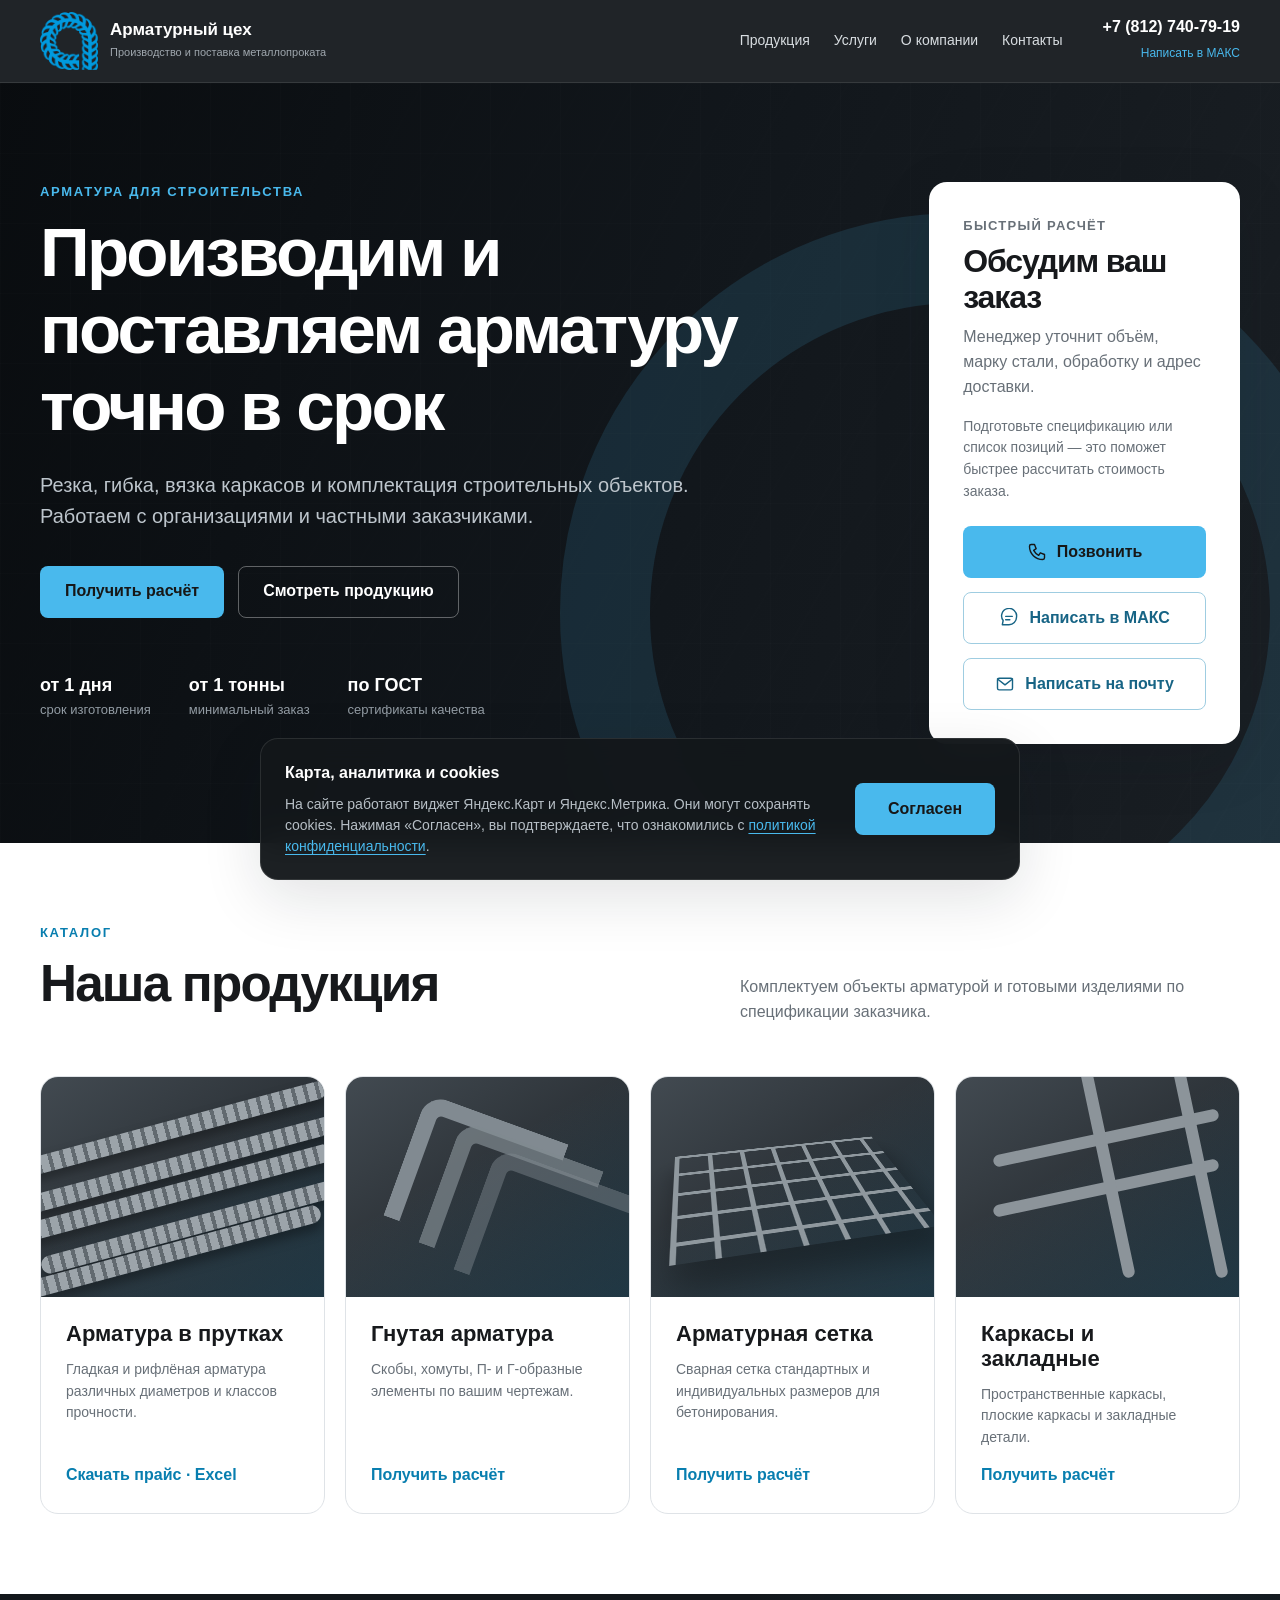
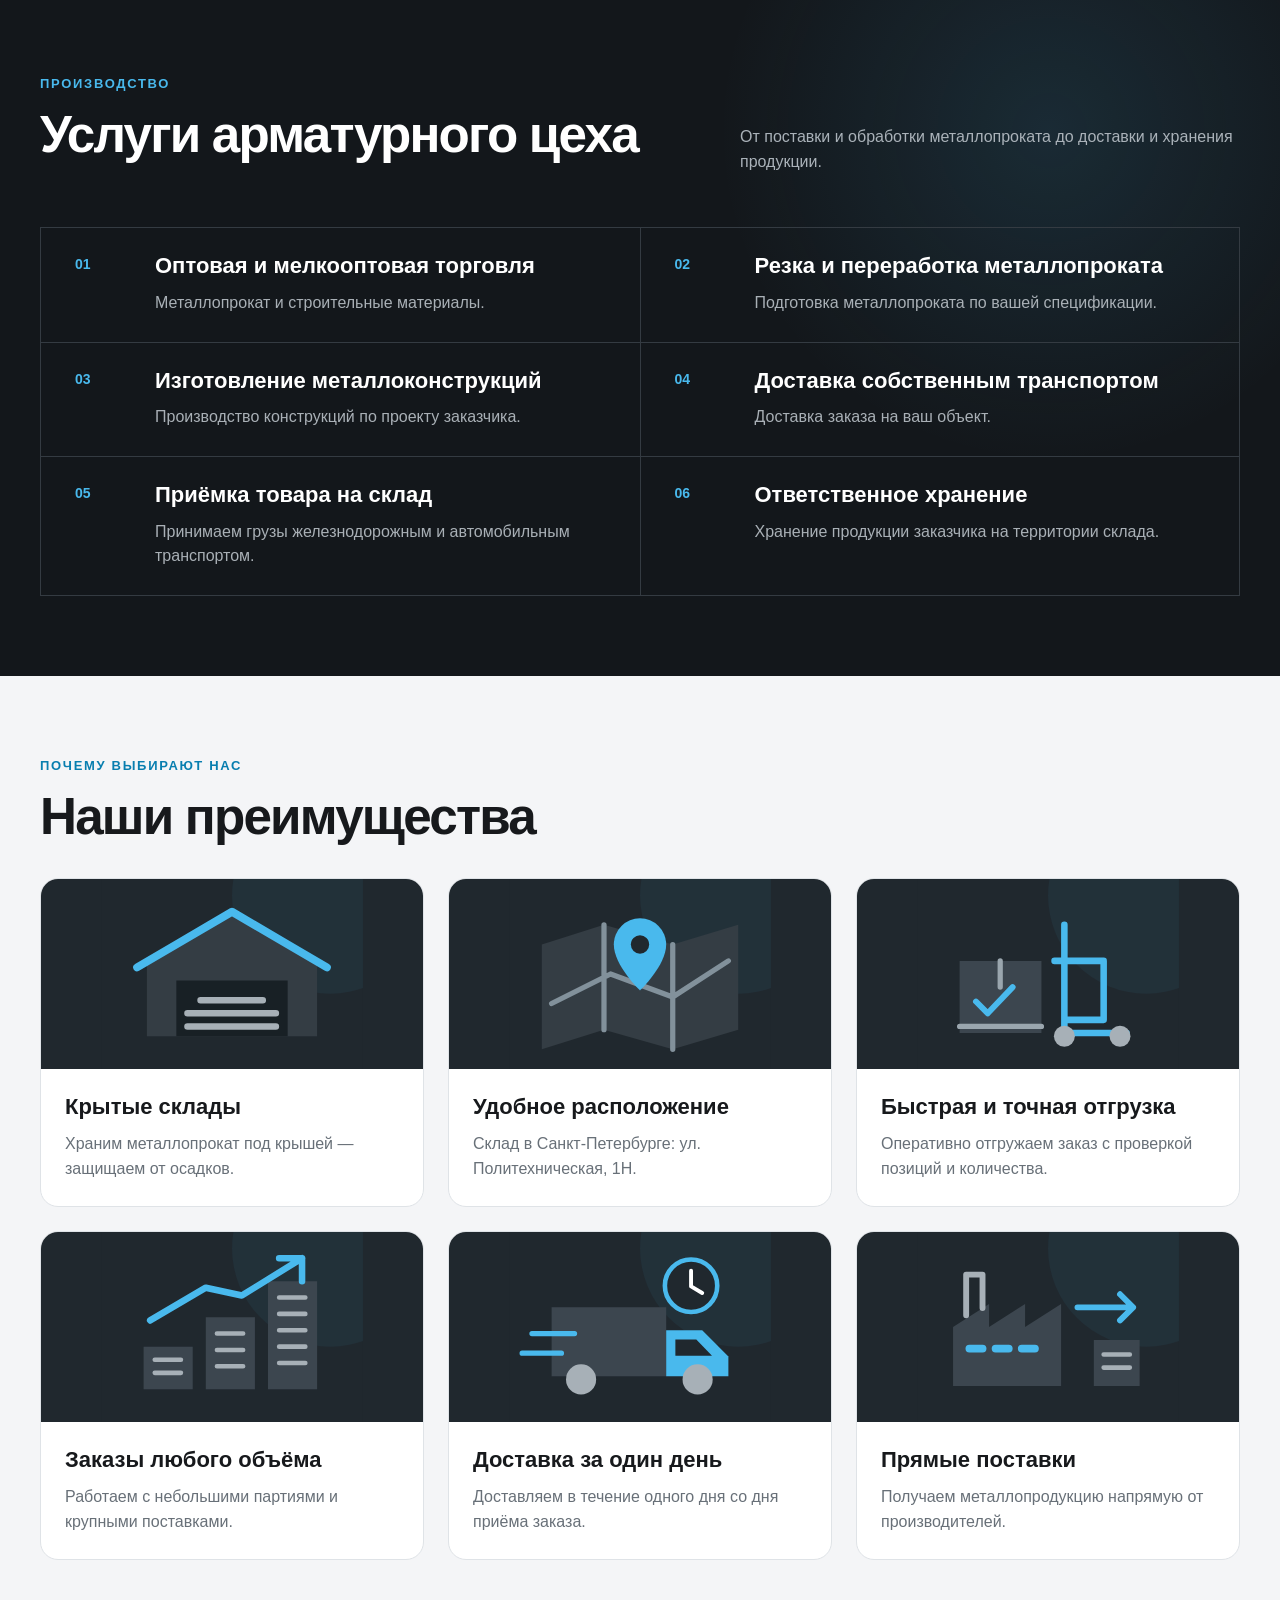
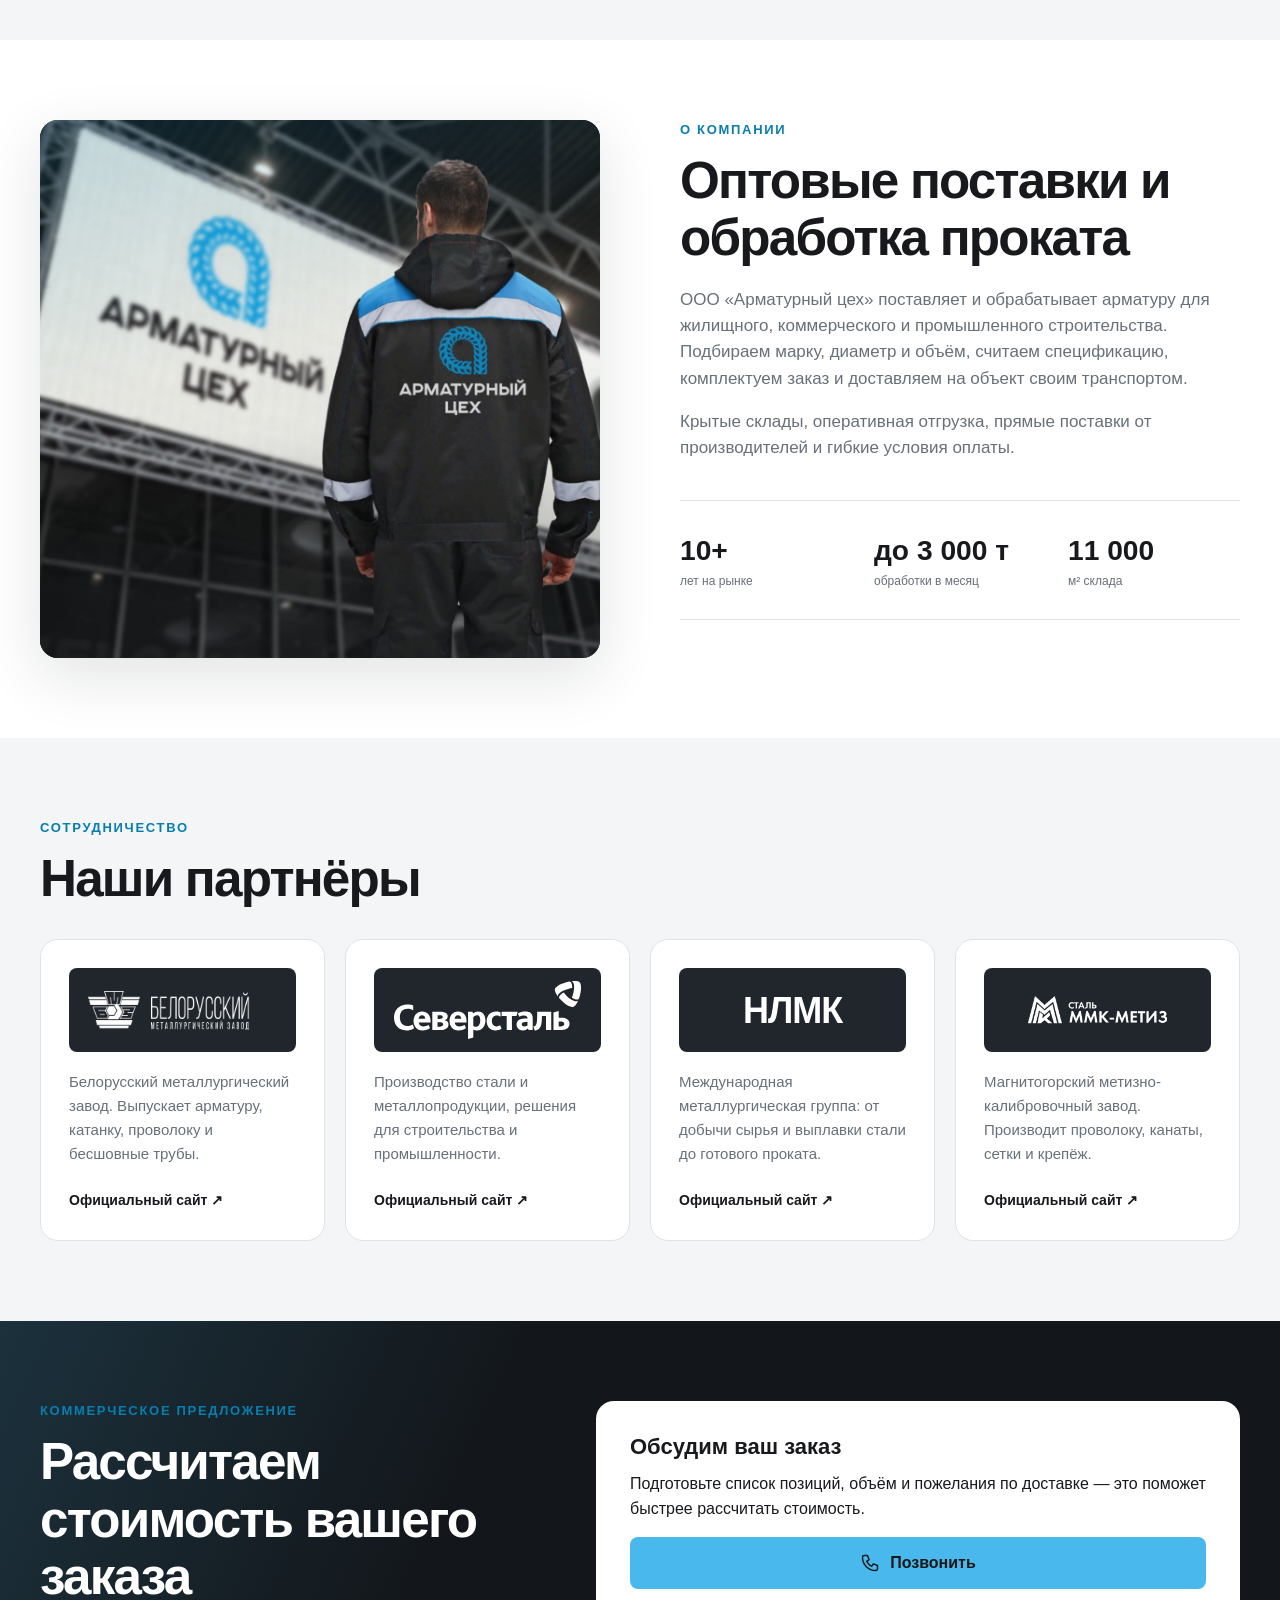
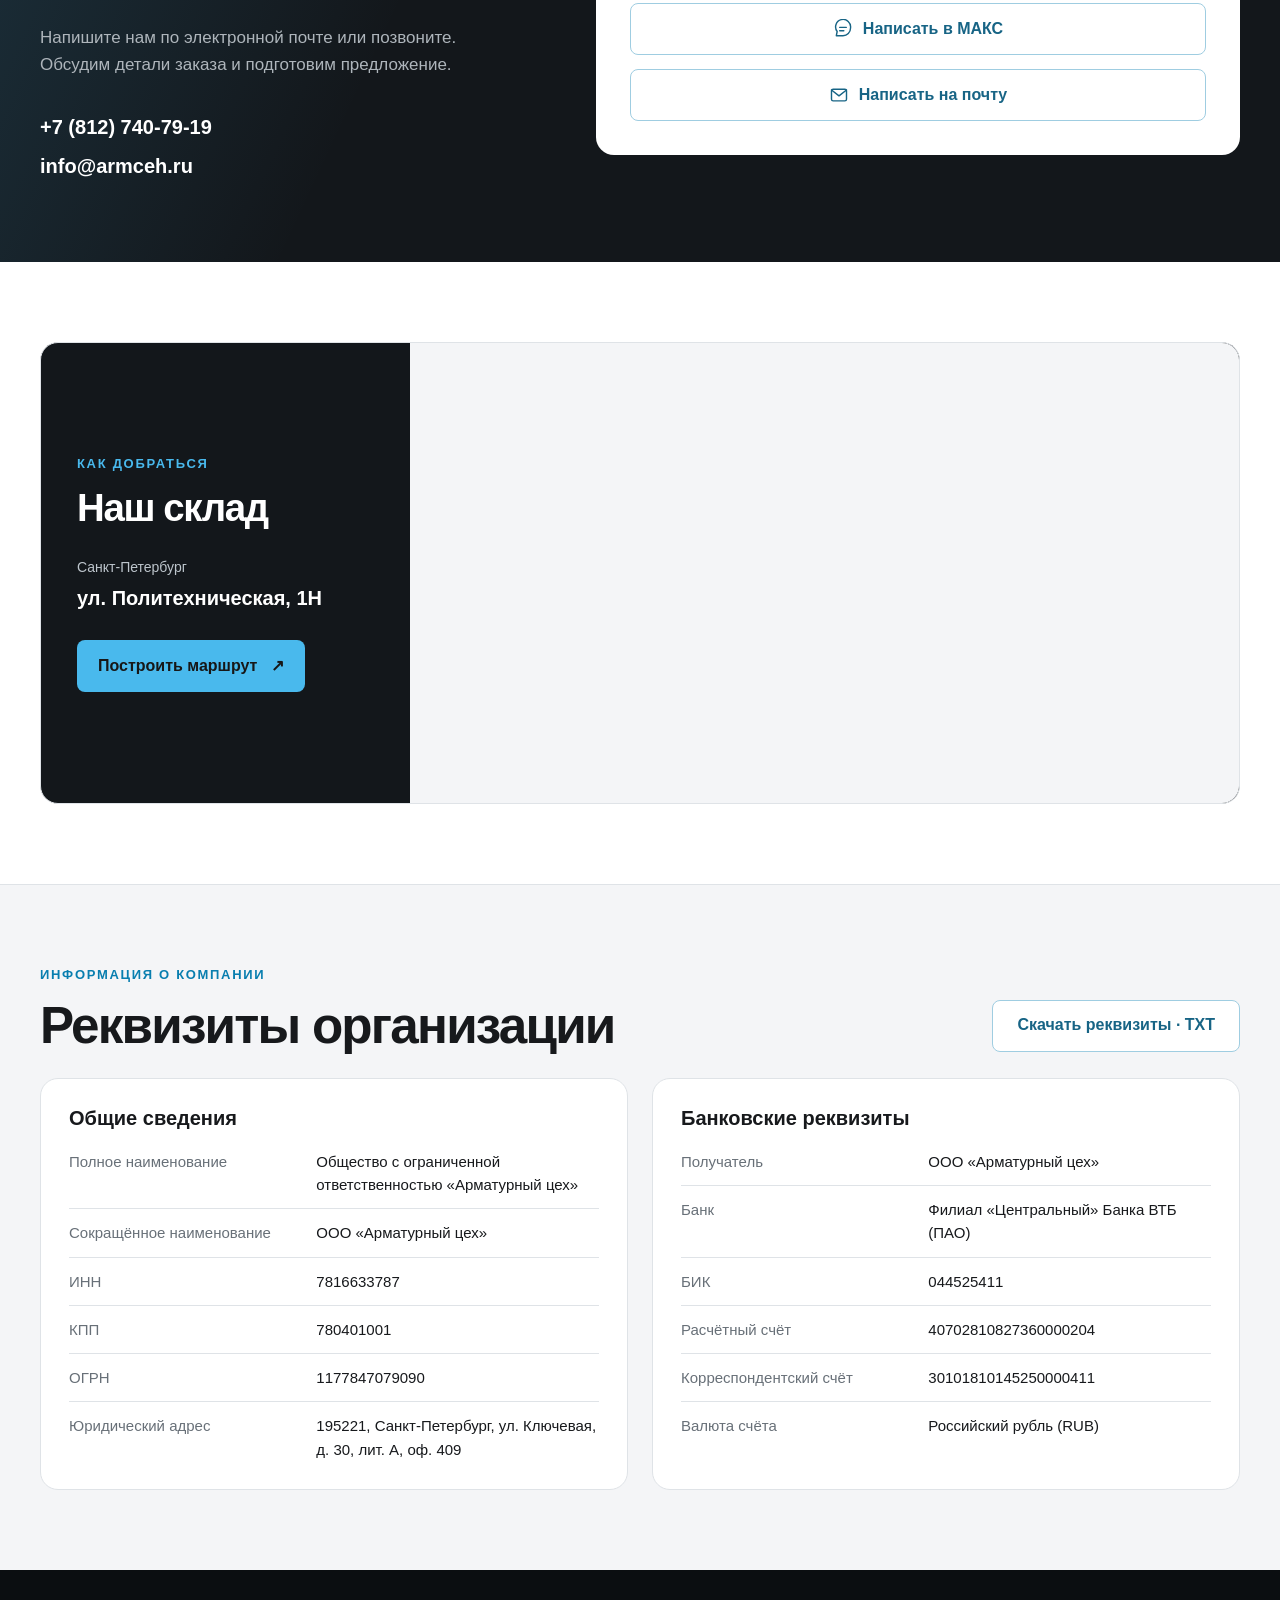
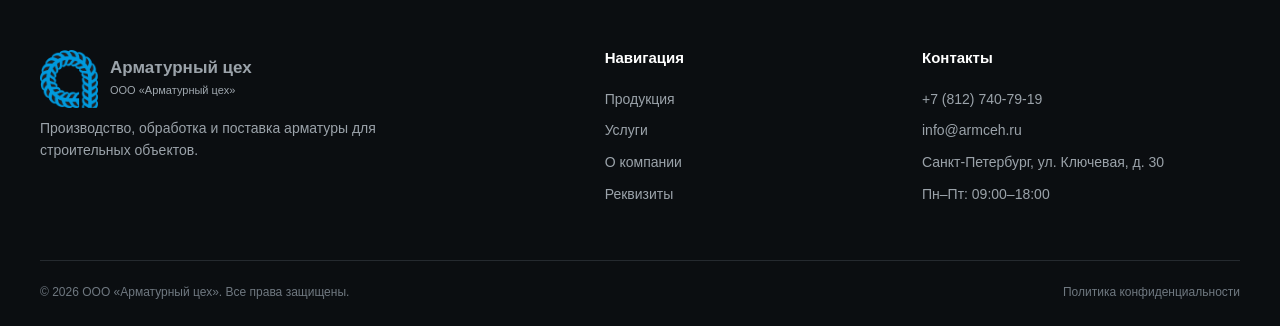
==== commit 701f9a3c: "Publish branding, privacy, SEO and Yandex Metrika. The live GitHub Pages site on armceh.ru needs the" ====
--- a/index.html
+++ b/index.html
@@ -8,19 +8,82 @@
     content="width=device-width, initial-scale=1.0"
   >
 
-  <title>Арматурный Цех</title>
+  <title>Арматура в Санкт-Петербурге — поставка, резка и гибка | Арматурный цех</title>
 
   <meta
     name="description"
-    content="Производство, резка, гибка и поставка арматуры для строительных объектов. Расчёт заявки и доставка."
+    content="ООО «Арматурный цех»: арматура, сетка, каркасы. Резка, гибка, доставка по Санкт-Петербургу. Склад: ул. Политехническая, 1Н. Тел. +7 (812) 740-79-19."
   >
 
-  <link rel="icon" href="favicon.ico?v=blue" sizes="any">
-  <link rel="icon" type="image/png" sizes="32x32" href="favicon-32.png?v=blue">
-  <link rel="apple-touch-icon" sizes="180x180" href="apple-touch-icon.png?v=blue">
-  <link rel="stylesheet" href="style.css?v=refinement-1">
-
-  <script src="script.js" defer></script>
+  <link rel="canonical" href="https://armceh.ru/">
+  <meta name="theme-color" content="#13171b">
+
+  <meta property="og:type" content="website">
+  <meta property="og:locale" content="ru_RU">
+  <meta property="og:site_name" content="Арматурный цех">
+  <meta property="og:url" content="https://armceh.ru/">
+  <meta property="og:title" content="Арматура в Санкт-Петербурге — поставка, резка и гибка">
+  <meta property="og:description" content="Поставка и обработка арматуры: резка, гибка, каркасы, доставка. Склад в Санкт-Петербурге, ул. Политехническая, 1Н.">
+  <meta property="og:image" content="https://armceh.ru/images/og.jpg">
+  <meta property="og:image:width" content="1200">
+  <meta property="og:image:height" content="630">
+  <meta name="twitter:card" content="summary_large_image">
+
+  <link rel="icon" href="favicon.ico?v=mark" sizes="any">
+  <link rel="icon" type="image/png" sizes="32x32" href="favicon-32.png?v=mark">
+  <link rel="apple-touch-icon" sizes="180x180" href="apple-touch-icon.png?v=mark">
+  <link rel="stylesheet" href="style.css?v=cookies">
+
+  <script type="application/ld+json">
+  {
+    "@context": "https://schema.org",
+    "@type": "LocalBusiness",
+    "@id": "https://armceh.ru/#business",
+    "name": "ООО «Арматурный цех»",
+    "alternateName": "Арматурный цех",
+    "url": "https://armceh.ru/",
+    "logo": "https://armceh.ru/logo.png",
+    "image": "https://armceh.ru/images/og.jpg",
+    "telephone": "+7-812-740-79-19",
+    "email": "info@armceh.ru",
+    "priceRange": "₽",
+    "address": {
+      "@type": "PostalAddress",
+      "streetAddress": "ул. Ключевая, д. 30, лит. А, оф. 409",
+      "addressLocality": "Санкт-Петербург",
+      "postalCode": "195221",
+      "addressCountry": "RU"
+    },
+    "department": {
+      "@type": "Place",
+      "name": "Склад",
+      "address": {
+        "@type": "PostalAddress",
+        "streetAddress": "ул. Политехническая, д. 1Н",
+        "addressLocality": "Санкт-Петербург",
+        "addressCountry": "RU"
+      },
+      "geo": {
+        "@type": "GeoCoordinates",
+        "latitude": 59.989823,
+        "longitude": 30.359724
+      },
+      "hasMap": "https://yandex.ru/maps/?pt=30.359724,59.989823"
+    },
+    "openingHoursSpecification": {
+      "@type": "OpeningHoursSpecification",
+      "dayOfWeek": ["Monday", "Tuesday", "Wednesday", "Thursday", "Friday"],
+      "opens": "09:00",
+      "closes": "18:00"
+    },
+    "areaServed": {
+      "@type": "City",
+      "name": "Санкт-Петербург"
+    }
+  }
+  </script>
+
+  <script src="script.js?v=metrika" defer></script>
 </head>
 
 <body>
@@ -35,7 +98,13 @@
         aria-label="Арматурный цех — на главную"
       >
 
-        <span class="logo__mark">АЦ</span>
+        <img
+          class="logo__mark"
+          src="logo.png?v=3"
+          alt=""
+          width="256"
+          height="256"
+        >
 
         <span class="logo__text">
 
@@ -318,8 +387,8 @@
                 по вашим чертежам.
               </p>
 
-              <a class="card-link" href="downloads/armceh-price.xlsx" download="Прайс-Арматурный-цех.xlsx">
-                Скачать прайс · Excel
+              <a class="card-link" href="#request">
+                Получить расчёт
               </a>
 
             </div>
@@ -347,8 +416,8 @@
                 для бетонирования.
               </p>
 
-              <a class="card-link" href="downloads/armceh-price.xlsx" download="Прайс-Арматурный-цех.xlsx">
-                Скачать прайс · Excel
+              <a class="card-link" href="#request">
+                Получить расчёт
               </a>
 
             </div>
@@ -379,8 +448,8 @@
                 и закладные детали.
               </p>
 
-              <a class="card-link" href="downloads/armceh-price.xlsx" download="Прайс-Арматурный-цех.xlsx">
-                Скачать прайс · Excel
+              <a class="card-link" href="#request">
+                Получить расчёт
               </a>
 
             </div>
@@ -514,25 +583,13 @@
 
       <div class="container about">
 
-        <div
-          class="about__visual"
-          aria-hidden="true"
-        >
-
-          <div class="factory">
-
-            <div class="factory__beam"></div>
-
-            <div class="factory__hook"></div>
-
-            <div class="factory__floor"></div>
-
-            <div class="factory__bundle factory__bundle--one"></div>
-
-            <div class="factory__bundle factory__bundle--two"></div>
-
-          </div>
-
+        <div class="about__visual">
+          <img
+            src="images/about/company.jpg"
+            alt="Сотрудник Арматурного цеха на фоне вывески компании"
+            width="1200"
+            height="1201"
+          >
         </div>
 
 
@@ -617,25 +674,21 @@
         <div class="partners__grid">
           <article class="partner">
             <div class="partner__logo partner__logo--dark"><img src="images/partners/bmz.png" alt="БМЗ" loading="lazy"></div>
-            <h3>БМЗ</h3>
             <p>Белорусский металлургический завод. Выпускает арматуру, катанку, проволоку и бесшовные трубы.</p>
             <a href="https://belsteel.com/" target="_blank" rel="noopener noreferrer" aria-label="Официальный сайт — БМЗ">Официальный сайт <span aria-hidden="true">↗</span></a>
           </article>
           <article class="partner">
             <div class="partner__logo partner__logo--dark"><img class="partner__logo--invert" src="images/partners/severstal.svg" alt="Северсталь" loading="lazy"></div>
-            <h3>Северсталь</h3>
             <p>Производство стали и металлопродукции, решения для строительства и промышленности.</p>
             <a href="https://severstal.com/rus/" target="_blank" rel="noopener noreferrer" aria-label="Официальный сайт — Северсталь">Официальный сайт <span aria-hidden="true">↗</span></a>
           </article>
           <article class="partner">
             <div class="partner__logo partner__logo--dark"><span class="partner__wordmark">НЛМК</span></div>
-            <h3>НЛМК</h3>
             <p>Международная металлургическая группа: от добычи сырья и выплавки стали до готового проката.</p>
             <a href="https://nlmk.com/ru/about/" target="_blank" rel="noopener noreferrer" aria-label="Официальный сайт — НЛМК">Официальный сайт <span aria-hidden="true">↗</span></a>
           </article>
           <article class="partner">
             <div class="partner__logo partner__logo--dark"><img src="images/partners/mmk.webp" alt="ММК-метиз" loading="lazy"></div>
-            <h3>ММК-метиз</h3>
             <p>Магнитогорский метизно-калибровочный завод. Производит проволоку, канаты, сетки и крепёж.</p>
             <a href="https://mmk-metiz.ru/company/" target="_blank" rel="noopener noreferrer" aria-label="Официальный сайт — ММК-метиз">Официальный сайт <span aria-hidden="true">↗</span></a>
           </article>
@@ -768,9 +821,13 @@
           href="#top"
         >
 
-          <span class="logo__mark">
-            АЦ
-          </span>
+          <img
+            class="logo__mark"
+            src="logo.png?v=3"
+            alt=""
+            width="256"
+            height="256"
+          >
 
           <span class="logo__text">
 
@@ -854,7 +911,7 @@
         ООО «Арматурный цех». Все права защищены.
       </span>
 
-      <a href="#">
+      <a href="privacy.html">
         Политика конфиденциальности
       </a>
 
@@ -862,7 +919,33 @@
 
   </footer>
 
-
+  <div
+    class="cookie-banner"
+    id="cookie-banner"
+    hidden
+    role="dialog"
+    aria-modal="false"
+    aria-labelledby="cookie-banner-title"
+    aria-describedby="cookie-banner-text"
+  >
+    <div class="cookie-banner__card">
+      <div class="cookie-banner__copy">
+        <p class="cookie-banner__title" id="cookie-banner-title">Карта, аналитика и cookies</p>
+        <p id="cookie-banner-text">
+          На сайте работают виджет Яндекс.Карт и Яндекс.Метрика. Они могут сохранять cookies.
+          Нажимая «Согласен», вы подтверждаете, что ознакомились с
+          <a href="privacy.html">политикой конфиденциальности</a>.
+        </p>
+      </div>
+      <button
+        class="button button--primary cookie-banner__button"
+        type="button"
+        id="cookie-accept"
+      >
+        Согласен
+      </button>
+    </div>
+  </div>
 
 </body>
 </html>
--- a/style.css
+++ b/style.css
@@ -172,15 +172,12 @@
 }
 
 .logo__mark {
-  display: grid;
-  width: 46px;
-  height: 46px;
-  place-items: center;
-  color: #141414;
-  background: var(--accent);
-  font-size: 18px;
-  font-weight: 900;
-  clip-path: polygon(10% 0, 100% 0, 90% 100%, 0 100%);
+  display: block;
+  width: auto;
+  height: 58px;
+  object-fit: contain;
+  object-position: center;
+  flex-shrink: 0;
 }
 
 .logo__text {
@@ -487,7 +484,10 @@
 }
 
 .product-card {
+  display: flex;
+  flex-direction: column;
   overflow: hidden;
+  height: 100%;
   background: var(--surface);
   border: 1px solid var(--line);
   border-radius: var(--radius);
@@ -520,16 +520,20 @@
 }
 
 .product-card__content {
+  display: flex;
+  flex: 1;
+  flex-direction: column;
   padding: 25px;
 }
 
 .product-card__content p {
-  min-height: 74px;
+  flex: 1;
   color: var(--muted);
   font-size: 14px;
 }
 
 .card-link {
+  margin-top: auto;
   padding: 0;
   color: var(--accent-dark);
   background: transparent;
@@ -697,120 +701,42 @@
 }
 
 .about__visual {
-  min-height: 520px;
-  padding: 30px;
-  background: var(--bg);
-  border-radius: var(--radius);
-}
-
-.factory {
   position: relative;
   overflow: hidden;
-  height: 100%;
-  min-height: 460px;
+  min-height: 520px;
+  margin: 0;
+  background: #1b2025;
+  border-radius: var(--radius);
+  box-shadow: var(--shadow);
+}
+
+.about__visual::after {
+  position: absolute;
+  z-index: 1;
+  inset: 0;
+  content: "";
+  pointer-events: none;
   background:
     linear-gradient(
-      rgba(19, 23, 27, 0.1),
-      rgba(19, 23, 27, 0.55)
+      165deg,
+      rgba(8, 126, 175, 0.18),
+      transparent 42%
     ),
-    repeating-linear-gradient(
-      90deg,
-      #5a6268 0 10px,
-      #454c52 10px 23px
+    linear-gradient(
+      180deg,
+      transparent 58%,
+      rgba(19, 23, 27, 0.38)
     );
-  border-radius: 12px;
-}
-
-.factory::before,
-.factory::after {
+}
+
+.about__visual img {
   position: absolute;
-  top: 0;
-  bottom: 0;
-  width: 18px;
-  content: "";
-  background: #242a2f;
-}
-
-.factory::before {
-  left: 18%;
-}
-
-.factory::after {
-  right: 18%;
-}
-
-.factory__beam {
-  position: absolute;
-  z-index: 2;
-  top: 22%;
-  left: 0;
+  inset: 0;
+  display: block;
   width: 100%;
-  height: 25px;
-  background: var(--accent);
-  box-shadow: 0 10px 24px rgba(0, 0, 0, 0.22);
-}
-
-.factory__hook {
-  position: absolute;
-  z-index: 3;
-  top: 22%;
-  left: 50%;
-  width: 9px;
-  height: 130px;
-  background: #1f252a;
-}
-
-.factory__hook::after {
-  position: absolute;
-  bottom: -20px;
-  left: -14px;
-  width: 34px;
-  height: 34px;
-  content: "";
-  border: 9px solid #1f252a;
-  border-top: 0;
-  border-radius: 0 0 24px 24px;
-}
-
-.factory__floor {
-  position: absolute;
-  right: 0;
-  bottom: 0;
-  left: 0;
-  height: 27%;
-  background:
-    repeating-linear-gradient(
-      100deg,
-      #252a2f 0 25px,
-      #30363b 25px 48px
-    );
-}
-
-.factory__bundle {
-  position: absolute;
-  z-index: 4;
-  bottom: 18%;
-  width: 230px;
-  height: 55px;
-  background:
-    repeating-linear-gradient(
-      90deg,
-      #a2a9ae 0 5px,
-      #5e666c 5px 9px
-    );
-  border-radius: 8px;
-  box-shadow: 0 17px 35px rgba(0, 0, 0, 0.35);
-}
-
-.factory__bundle--one {
-  left: 9%;
-  transform: rotate(4deg);
-}
-
-.factory__bundle--two {
-  right: 7%;
-  bottom: 8%;
-  transform: rotate(-4deg);
+  height: 100%;
+  object-fit: cover;
+  object-position: 78% 22%;
 }
 
 .about__content > p:not(.eyebrow) {
@@ -846,54 +772,15 @@
 /* Партнёры */
 .partners__grid { display: grid; grid-template-columns: repeat(4, minmax(0, 1fr)); gap: 20px; margin-top: 32px; }
 .partner { display: flex; flex-direction: column; padding: 28px; background: #fff; border: 1px solid var(--line); border-radius: 18px; }
-.partner__logo { height: 84px; display: flex; align-items: center; margin-bottom: 26px; }
+.partner__logo { height: 84px; display: flex; align-items: center; margin-bottom: 18px; }
 .partner__logo img { width: 100%; max-width: 200px; max-height: 80px; object-fit: contain; object-position: left center; }
 .partner__logo--dark { background: #20262c; border-radius: 8px; padding: 12px; }
 .partner__wordmark { font-size: 38px; font-weight: 800; color: #135a9f; letter-spacing: -1px; }
-.partner h3 { font-size: 22px; margin-bottom: 12px; }
 .partner p { color: var(--muted); font-size: 15px; line-height: 1.6; margin-bottom: 24px; }
 .partner a { margin-top: auto; font-size: 14px; font-weight: 700; text-underline-offset: 5px; }
 .partner a:hover, .partner a:focus-visible { color: #087eaf; text-decoration: underline; }
 @media (max-width: 1100px) { .partners__grid { grid-template-columns: repeat(2, minmax(0, 1fr)); } }
 @media (max-width: 600px) { .partners__grid { grid-template-columns: 1fr; } }
-
-/* Этапы */
-
-.steps {
-  display: grid;
-  grid-template-columns: repeat(4, 1fr);
-  gap: 1px;
-  margin: 0;
-  padding: 0;
-  overflow: hidden;
-  background: var(--line);
-  border: 1px solid var(--line);
-  border-radius: var(--radius);
-  list-style: none;
-}
-
-.steps li {
-  min-height: 270px;
-  padding: 30px;
-  background: var(--white);
-}
-
-.steps li > span {
-  display: grid;
-  width: 48px;
-  height: 48px;
-  margin-bottom: 52px;
-  place-items: center;
-  color: #171717;
-  background: var(--accent);
-  border-radius: 50%;
-  font-weight: 900;
-}
-
-.steps p {
-  color: var(--muted);
-  font-size: 14px;
-}
 
 /* Связаться с нами */
 
@@ -1134,6 +1021,7 @@
 
 .logo--footer {
   color: var(--white);
+  align-self: flex-start;
 }
 
 .footer__note {
@@ -1189,10 +1077,6 @@
 
   .about {
     gap: 45px;
-  }
-
-  .steps {
-    grid-template-columns: repeat(2, 1fr);
   }
 }
 
@@ -1291,6 +1175,10 @@
     display: none;
   }
 
+  .logo__mark {
+    height: 48px;
+  }
+
   .nav {
     top: 72px;
   }
@@ -1332,7 +1220,6 @@
 
   .product-grid,
   .service-list,
-  .steps,
   .stats,
   .footer__grid {
     grid-template-columns: 1fr;
@@ -1345,24 +1232,11 @@
   }
 
   .about__visual {
-    min-height: 330px;
-    padding: 16px;
-  }
-
-  .factory {
-    min-height: 300px;
+    min-height: 360px;
   }
 
   .stats {
     gap: 15px;
-  }
-
-  .steps li {
-    min-height: auto;
-  }
-
-  .steps li > span {
-    margin-bottom: 30px;
   }
 
   .contact-card {
@@ -1408,3 +1282,116 @@
   .requisites__heading { grid-template-columns: 1fr; }
   .requisites__download { justify-self: start; }
 }
+
+.cookie-banner {
+  position: fixed;
+  z-index: 200;
+  right: 20px;
+  bottom: 20px;
+  left: 20px;
+  display: flex;
+  justify-content: center;
+  pointer-events: none;
+}
+
+.cookie-banner[hidden] {
+  display: none;
+}
+
+.cookie-banner__card {
+  display: flex;
+  align-items: center;
+  gap: 28px;
+  width: min(100%, 760px);
+  padding: 22px 24px;
+  pointer-events: auto;
+  color: var(--white);
+  background: rgba(19, 23, 27, 0.96);
+  border: 1px solid rgba(255, 255, 255, 0.1);
+  border-radius: var(--radius);
+  box-shadow: var(--shadow);
+  backdrop-filter: blur(16px);
+}
+
+.cookie-banner__copy {
+  min-width: 0;
+}
+
+.cookie-banner__title {
+  margin: 0 0 8px;
+  font-size: 16px;
+  font-weight: 800;
+}
+
+.cookie-banner__copy p:last-child {
+  margin: 0;
+  color: #b7bfc6;
+  font-size: 14px;
+  line-height: 1.5;
+}
+
+.cookie-banner__copy a {
+  color: var(--accent);
+  text-decoration: underline;
+  text-underline-offset: 3px;
+}
+
+.cookie-banner__button {
+  flex-shrink: 0;
+  min-width: 140px;
+  justify-content: center;
+}
+
+.legal {
+  padding-top: 48px;
+}
+
+.legal h1 {
+  max-width: none;
+  margin-bottom: 12px;
+  font-size: clamp(36px, 5vw, 56px);
+}
+
+.legal__lead {
+  max-width: 720px;
+  margin-bottom: 40px;
+  color: var(--muted);
+  font-size: 17px;
+}
+
+.legal h2 {
+  margin: 36px 0 12px;
+  font-size: 24px;
+}
+
+.legal p,
+.legal li {
+  max-width: 720px;
+  color: var(--muted);
+  font-size: 16px;
+}
+
+.legal a {
+  color: var(--accent-dark);
+  text-decoration: underline;
+  text-underline-offset: 3px;
+}
+
+.legal ul {
+  margin: 0 0 8px;
+  padding-left: 20px;
+}
+
+@media (max-width: 700px) {
+  .cookie-banner__card {
+    flex-direction: column;
+    align-items: stretch;
+    gap: 16px;
+    padding: 20px;
+  }
+
+  .cookie-banner__button {
+    width: 100%;
+  }
+}
+
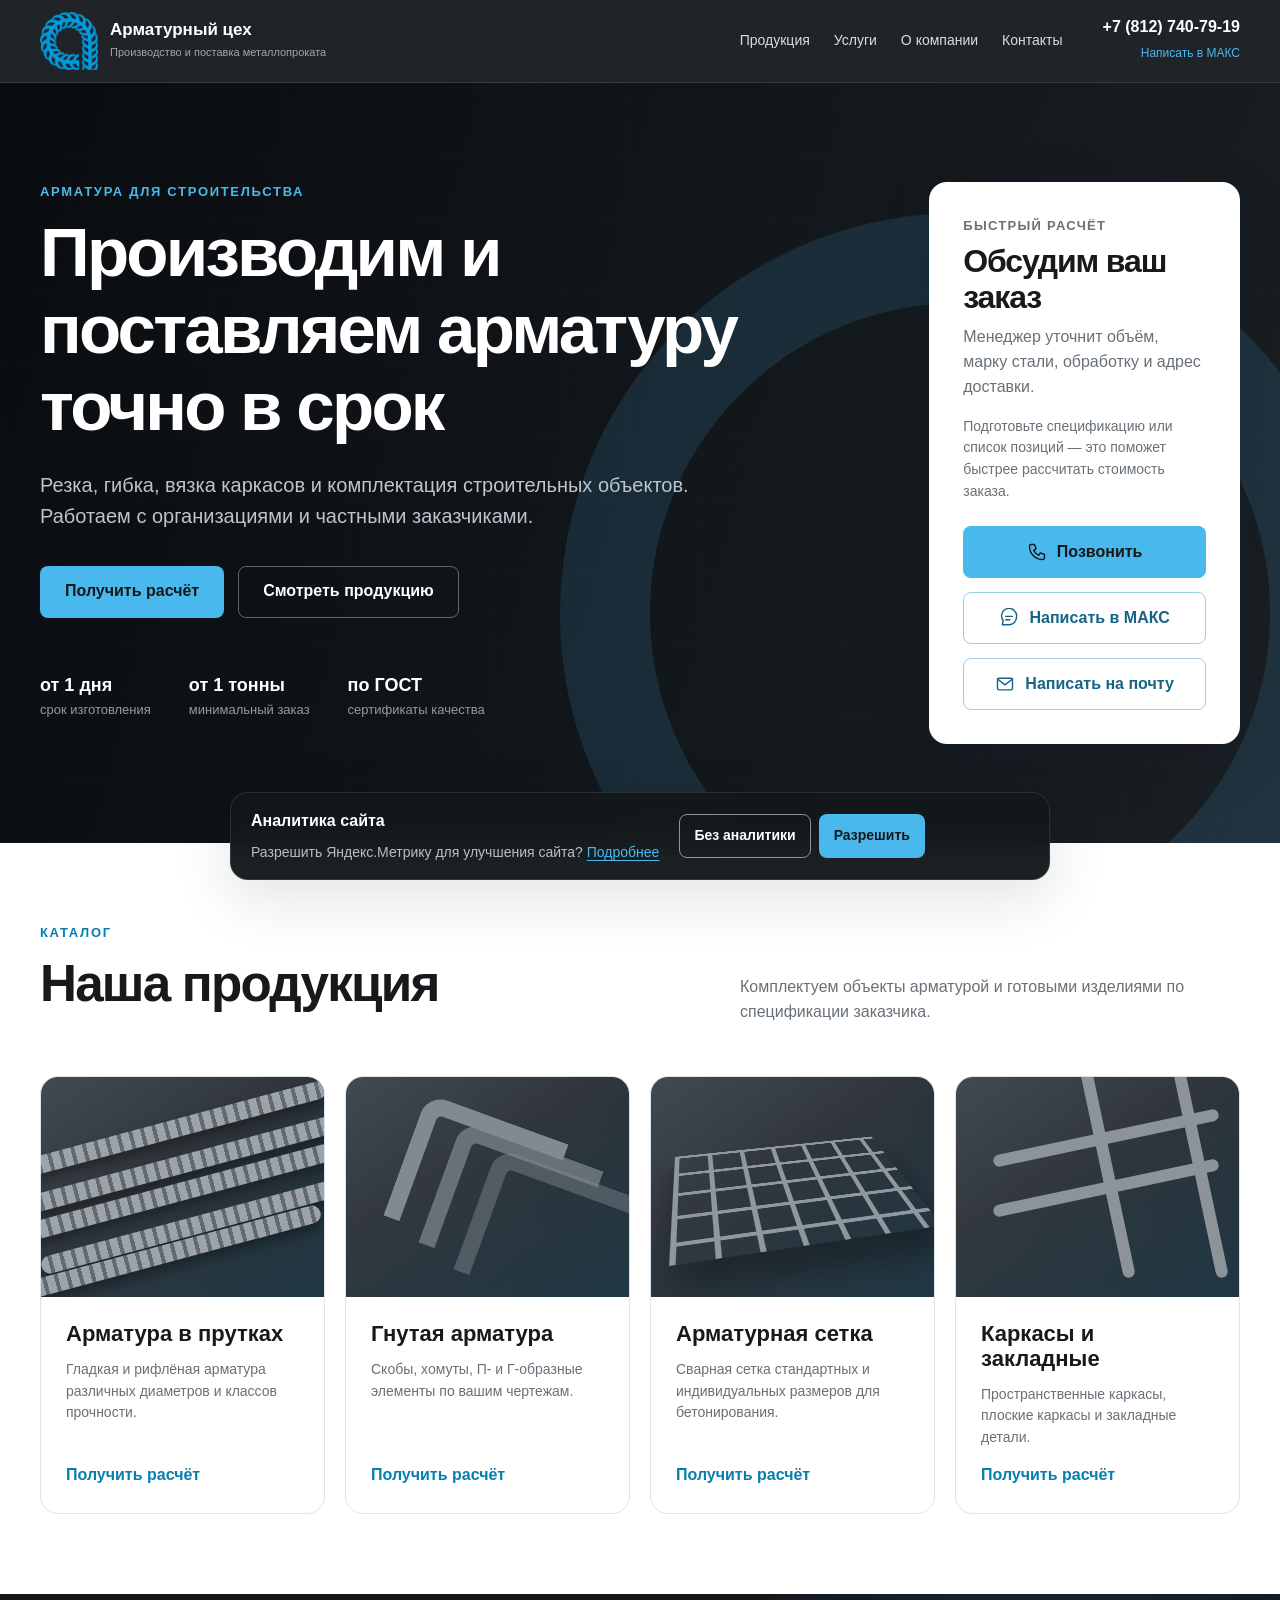
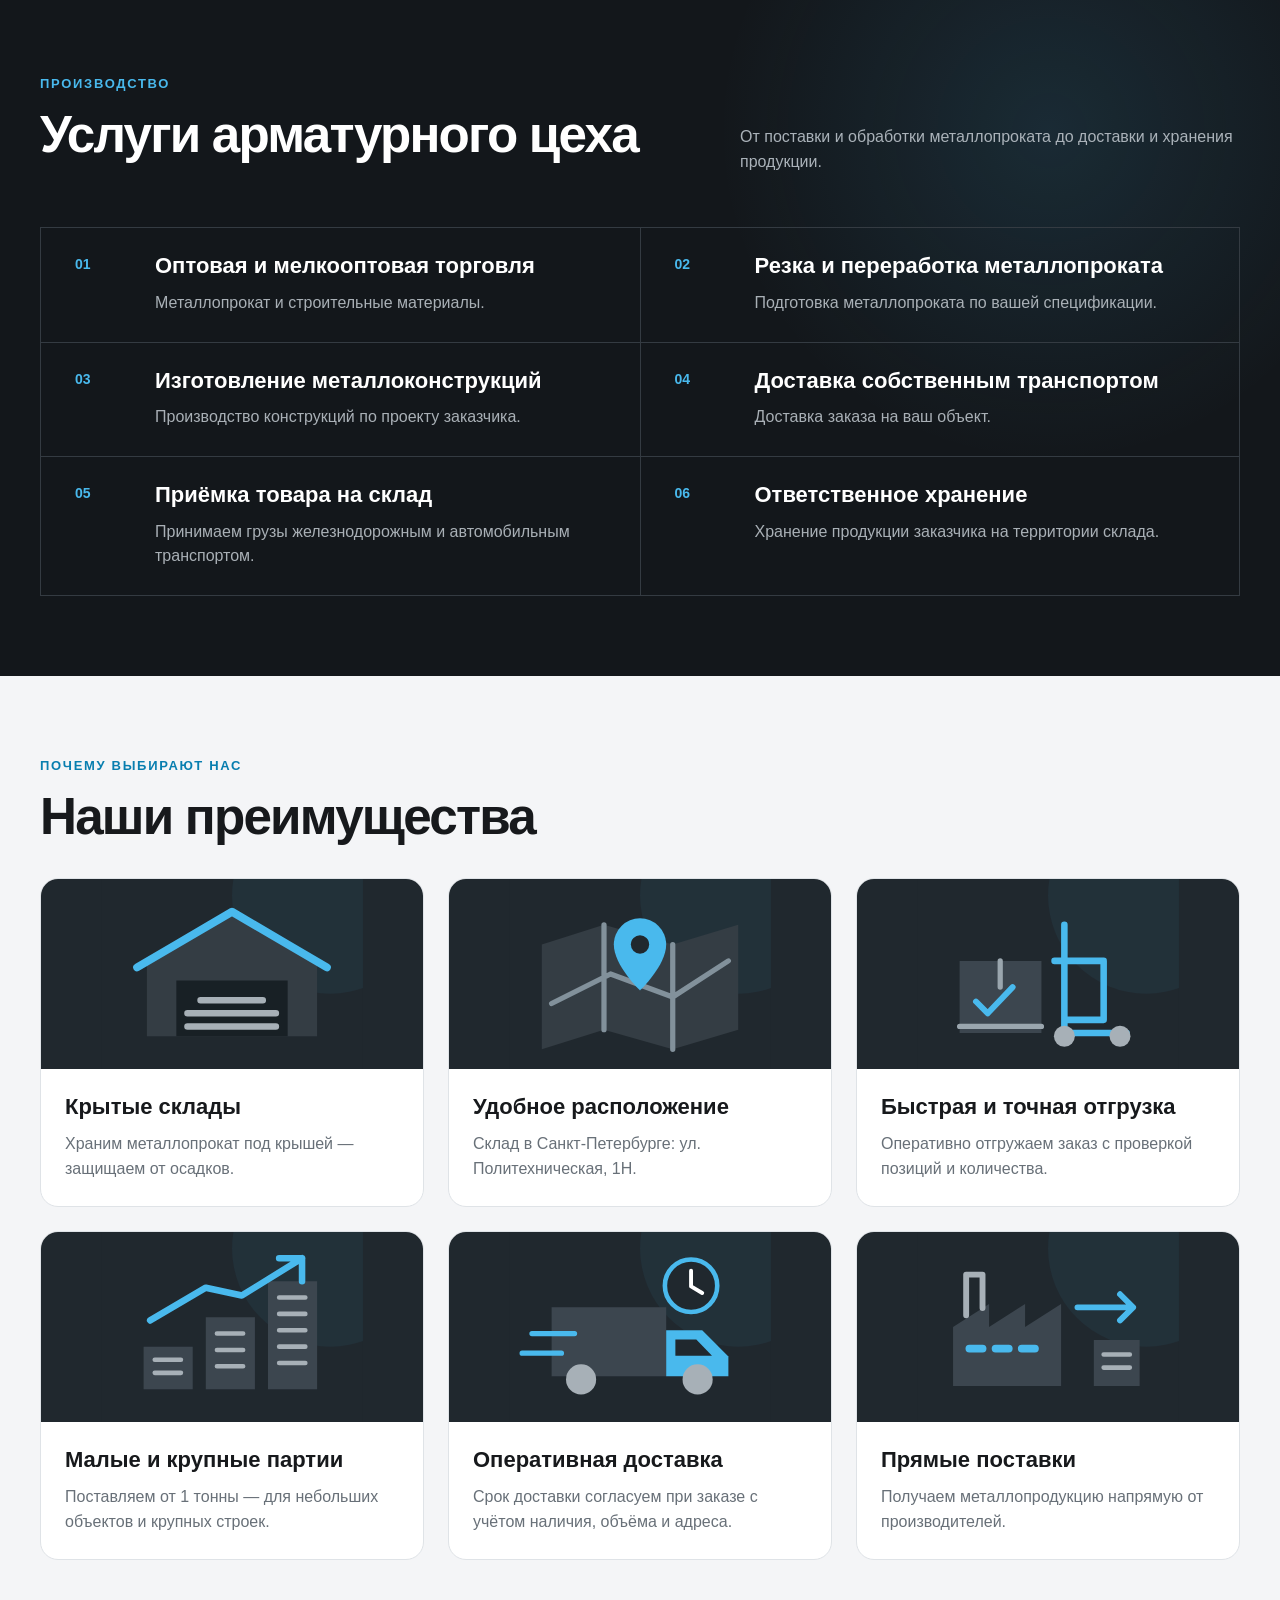
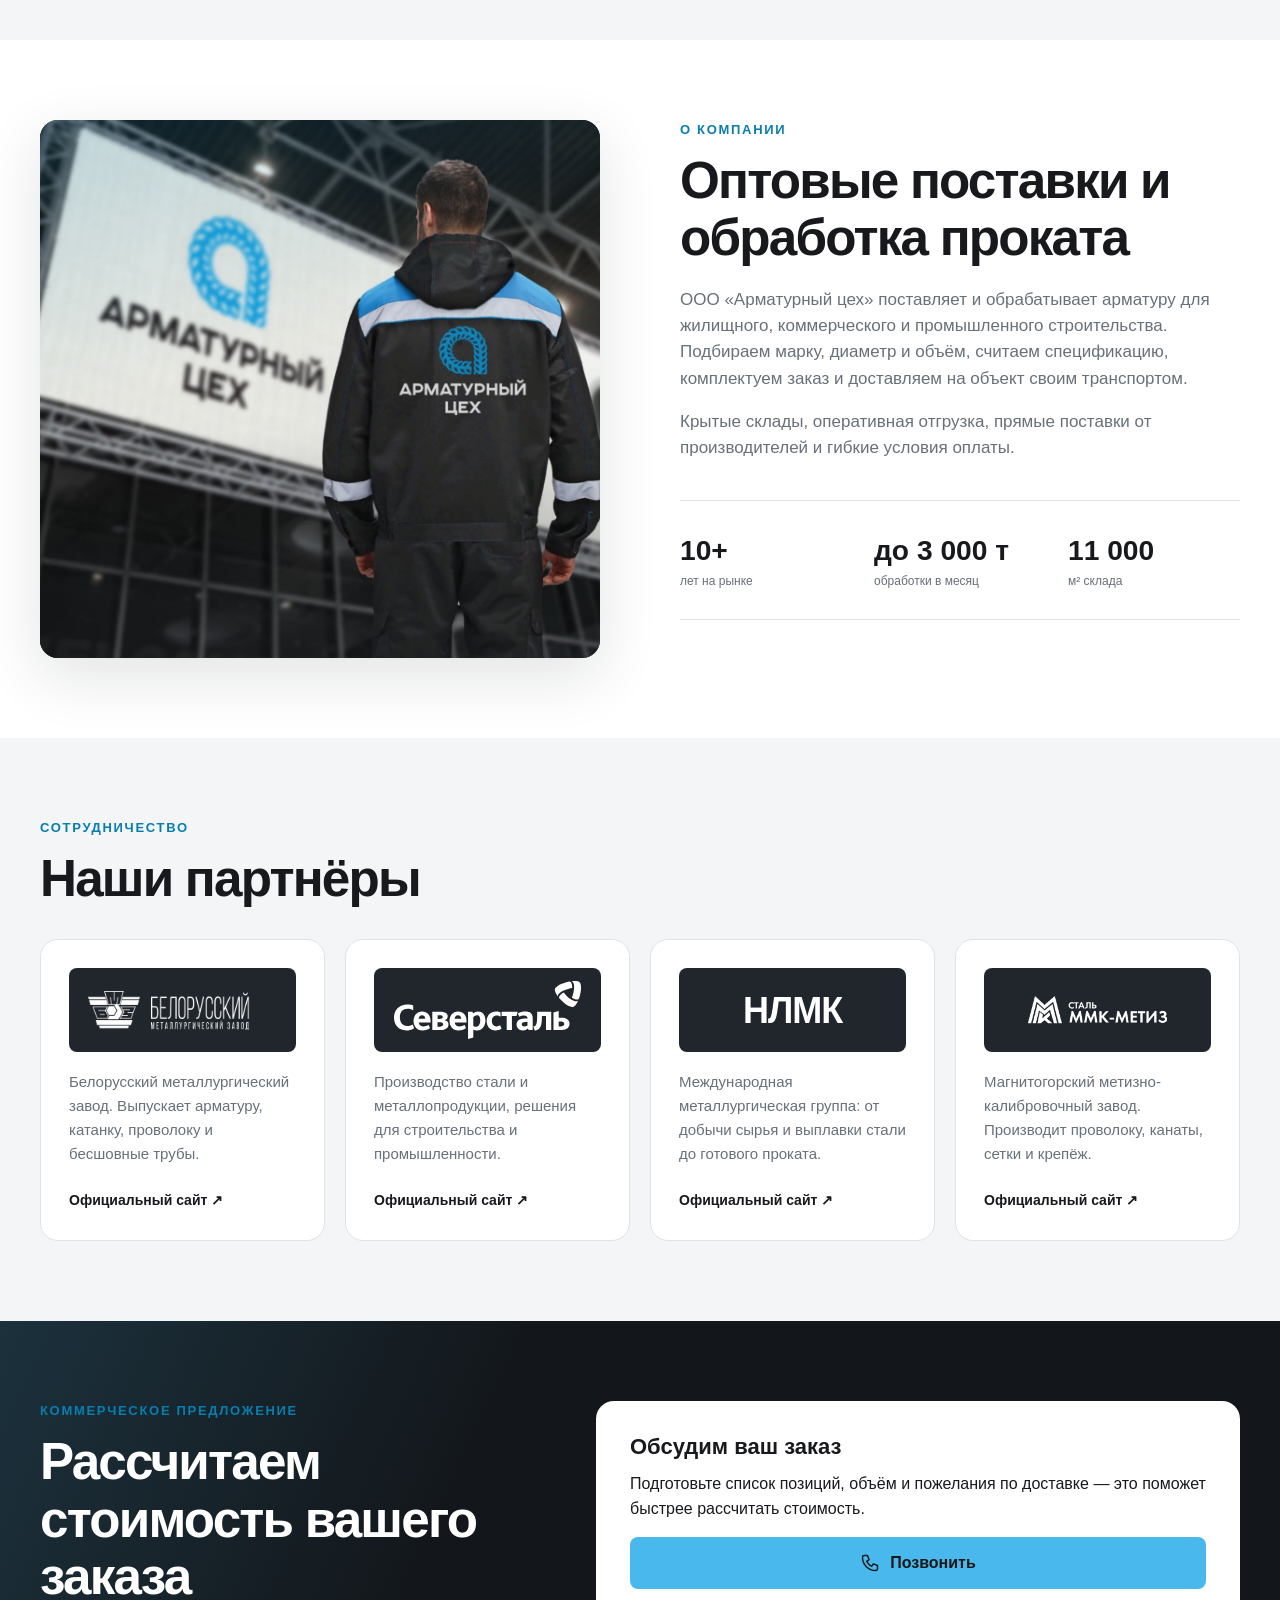
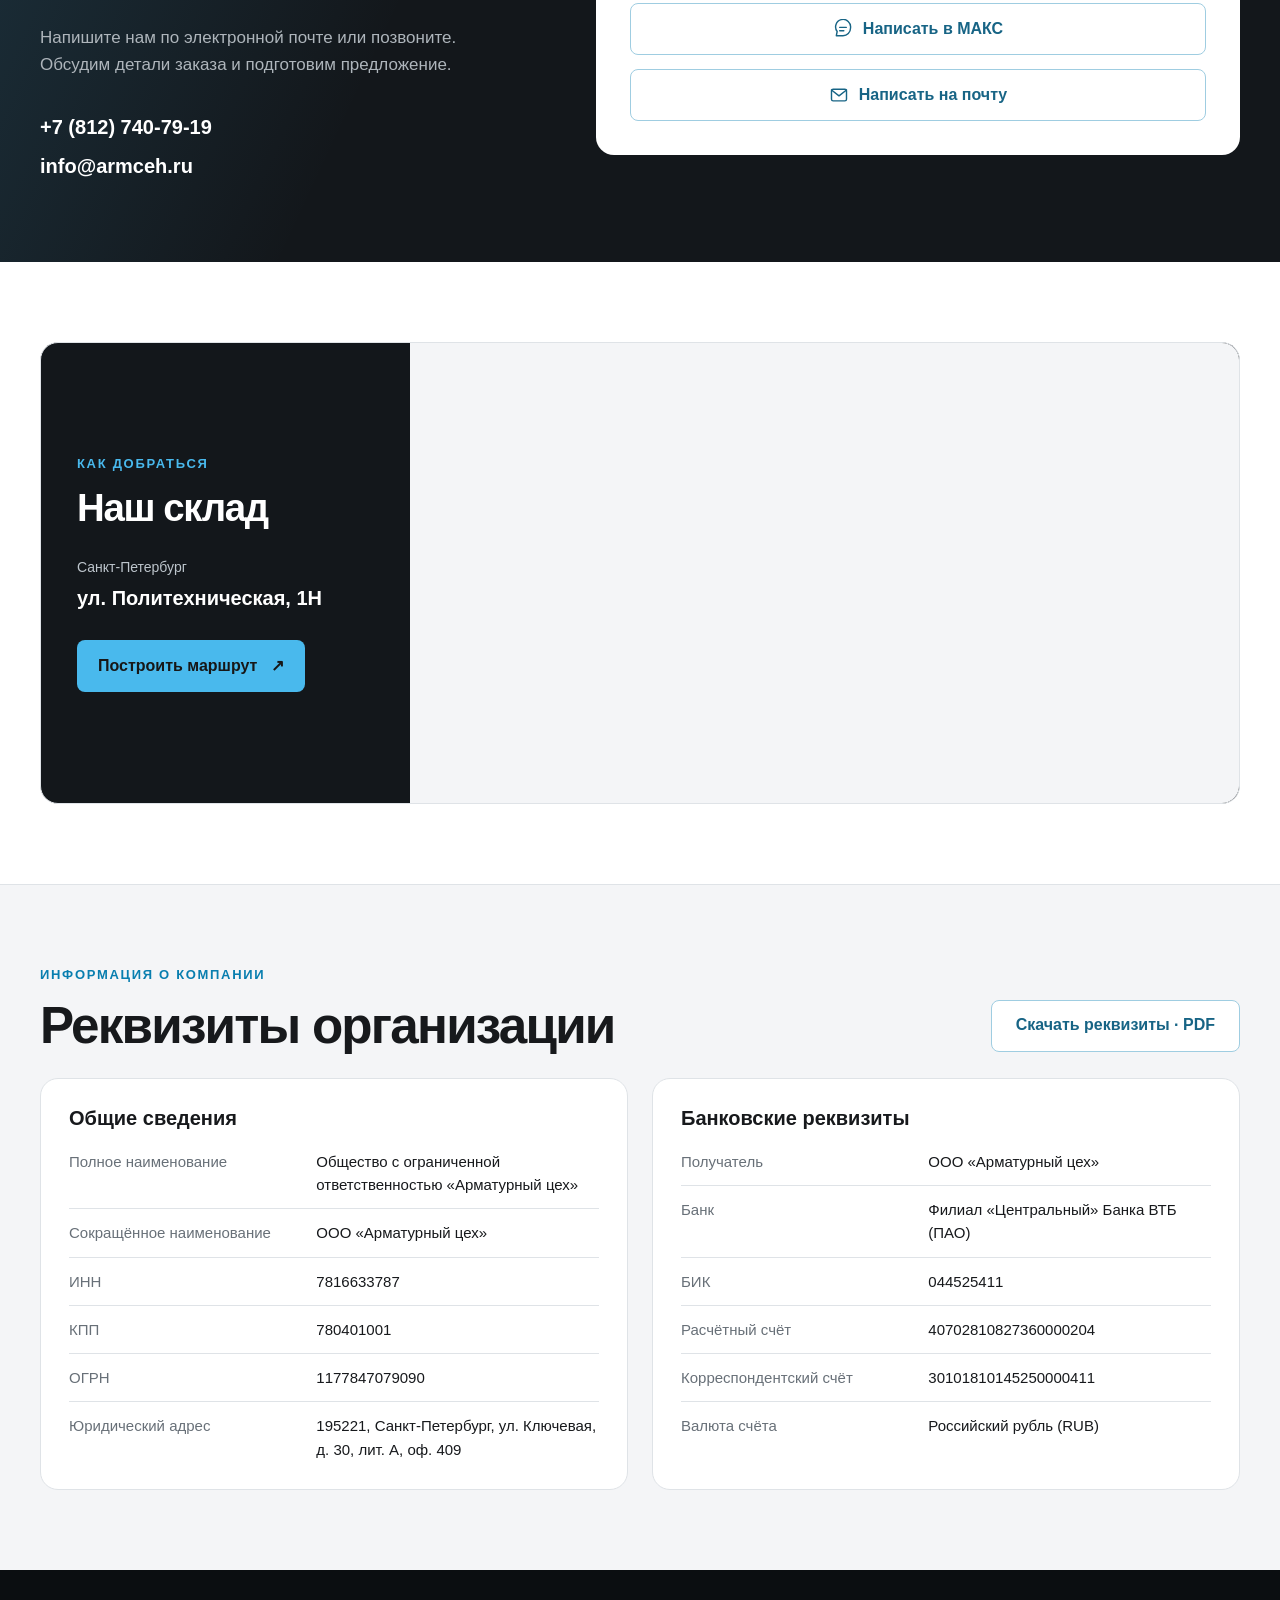
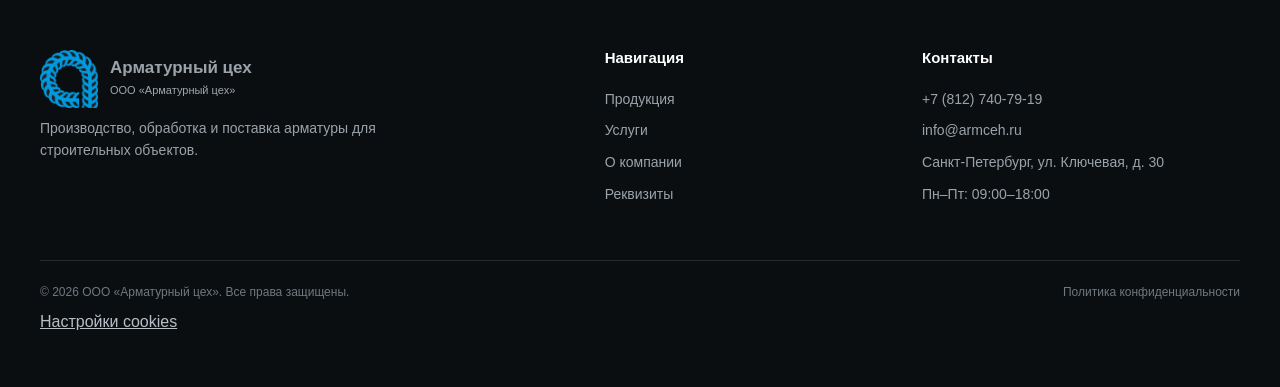
==== commit 0982ba74: "Improve contact access, analytics consent and company details" ====
--- a/index.html
+++ b/index.html
@@ -16,6 +16,7 @@
   >
 
   <link rel="canonical" href="https://armceh.ru/">
+  <meta name="google-site-verification" content="GQ5oUyG2JIcAVzWE2vbPvhuqdKf38AmIK-UtO_AmxQ8">
   <meta name="theme-color" content="#13171b">
 
   <meta property="og:type" content="website">
@@ -29,10 +30,10 @@
   <meta property="og:image:height" content="630">
   <meta name="twitter:card" content="summary_large_image">
 
-  <link rel="icon" href="favicon.ico?v=mark" sizes="any">
-  <link rel="icon" type="image/png" sizes="32x32" href="favicon-32.png?v=mark">
+  <link rel="icon" type="image/png" sizes="32x32" href="favicon-32.png?v=trans">
+  <link rel="icon" href="favicon.ico?v=trans" sizes="any">
   <link rel="apple-touch-icon" sizes="180x180" href="apple-touch-icon.png?v=mark">
-  <link rel="stylesheet" href="style.css?v=cookies">
+  <link rel="stylesheet" href="style.css?v=audit-fixes">
 
   <script type="application/ld+json">
   {
@@ -83,7 +84,7 @@
   }
   </script>
 
-  <script src="script.js?v=metrika" defer></script>
+  <script src="script.js?v=audit-fixes" defer></script>
 </head>
 
 <body>
@@ -156,6 +157,7 @@
           Контакты
         </a>
 
+      <a class="nav__phone" href="tel:+78127407919">Позвонить: +7 (812) 740-79-19</a>
       </nav>
 
 
@@ -356,8 +358,8 @@
                 и классов прочности.
               </p>
 
-              <a class="card-link" href="downloads/armceh-price.xlsx" download="Прайс-Арматурный-цех.xlsx">
-                Скачать прайс · Excel
+              <a class="card-link" href="#request">
+                Получить расчёт
               </a>
 
             </div>
@@ -562,11 +564,11 @@
           </article>
           <article class="advantage">
             <img src="images/advantages/volume.svg?v=blue-2" alt="" width="400" height="290" loading="lazy">
-            <div class="advantage__body"><h3>Заказы любого объёма</h3><p>Работаем с небольшими партиями и крупными поставками.</p></div>
+            <div class="advantage__body"><h3>Малые и крупные партии</h3><p>Поставляем от 1 тонны — для небольших объектов и крупных строек.</p></div>
           </article>
           <article class="advantage">
             <img src="images/advantages/delivery.svg?v=blue-2" alt="" width="400" height="290" loading="lazy">
-            <div class="advantage__body"><h3>Доставка за один день</h3><p>Доставляем в течение одного дня со дня приёма заказа.</p></div>
+            <div class="advantage__body"><h3>Оперативная доставка</h3><p>Срок доставки согласуем при заказе с учётом наличия, объёма и адреса.</p></div>
           </article>
           <article class="advantage">
             <img src="images/advantages/direct.svg?v=blue-2" alt="" width="400" height="290" loading="lazy">
@@ -775,7 +777,7 @@
         <div class="requisites__heading">
           <p class="eyebrow">Информация о компании</p>
           <h2 id="requisites-title">Реквизиты организации</h2>
-          <a class="button button--secondary requisites__download" href="downloads/armceh-requisites.txt" download>Скачать реквизиты · TXT</a>
+          <a class="button button--secondary requisites__download" href="downloads/armceh-requisites.pdf" download>Скачать реквизиты · PDF</a>
         </div>
         <div class="requisites__grid">
           <article class="requisites__card">
@@ -917,6 +919,7 @@
 
     </div>
 
+  <div class="container"><button type="button" class="cookie-settings">Настройки cookies</button></div>
   </footer>
 
   <div
@@ -930,20 +933,13 @@
   >
     <div class="cookie-banner__card">
       <div class="cookie-banner__copy">
-        <p class="cookie-banner__title" id="cookie-banner-title">Карта, аналитика и cookies</p>
-        <p id="cookie-banner-text">
-          На сайте работают виджет Яндекс.Карт и Яндекс.Метрика. Они могут сохранять cookies.
-          Нажимая «Согласен», вы подтверждаете, что ознакомились с
-          <a href="privacy.html">политикой конфиденциальности</a>.
-        </p>
-      </div>
-      <button
-        class="button button--primary cookie-banner__button"
-        type="button"
-        id="cookie-accept"
-      >
-        Согласен
-      </button>
+        <p class="cookie-banner__title" id="cookie-banner-title">Аналитика сайта</p>
+        <p id="cookie-banner-text">Разрешить Яндекс.Метрику для улучшения сайта? <a href="privacy.html">Подробнее</a></p>
+      </div>
+      <div class="cookie-banner__actions">
+        <button class="button button--secondary" type="button" id="cookie-reject">Без аналитики</button>
+        <button class="button button--primary" type="button" id="cookie-accept">Разрешить</button>
+      </div>
     </div>
   </div>
 
--- a/style.css
+++ b/style.css
@@ -1395,3 +1395,22 @@
   }
 }
 
+
+/* Audit improvements: compact consent and mobile contact access */
+.nav .nav__phone { display: none; }
+.cookie-banner__card { width: min(100%, 820px); padding: 16px 20px; gap: 20px; }
+.cookie-banner__actions { display: flex; gap: 8px; flex-shrink: 0; }
+.cookie-banner__actions .button { min-height: 44px; padding: 10px 14px; font-size: 14px; }
+.cookie-banner__actions .button--secondary { color: #fff; background: transparent; border-color: #89949e; }
+.cookie-banner__actions .button--secondary:hover { background: #343b42; }
+.cookie-settings { margin: 0 0 20px; padding: 8px 0; color: #b7bfc6; background: none; border: 0; font: inherit; cursor: pointer; text-decoration: underline; }
+.cookie-settings:hover, .cookie-settings:focus-visible { color: var(--accent); }
+@media (max-width: 820px) { .nav .nav__phone { display: block; color: var(--accent); } }
+@media (max-width: 700px) {
+  .cookie-banner { left: 10px; right: 10px; bottom: 10px; }
+  .cookie-banner__card { padding: 14px; gap: 12px; }
+  .cookie-banner__title { margin-bottom: 4px; font-size: 15px; }
+  .cookie-banner__copy p:last-child { font-size: 13px; }
+  .cookie-banner__actions { display: grid; grid-template-columns: 1fr 1fr; }
+  .service { grid-template-columns: 24px minmax(0, 1fr); gap: 12px; padding: 22px 16px; }
+}
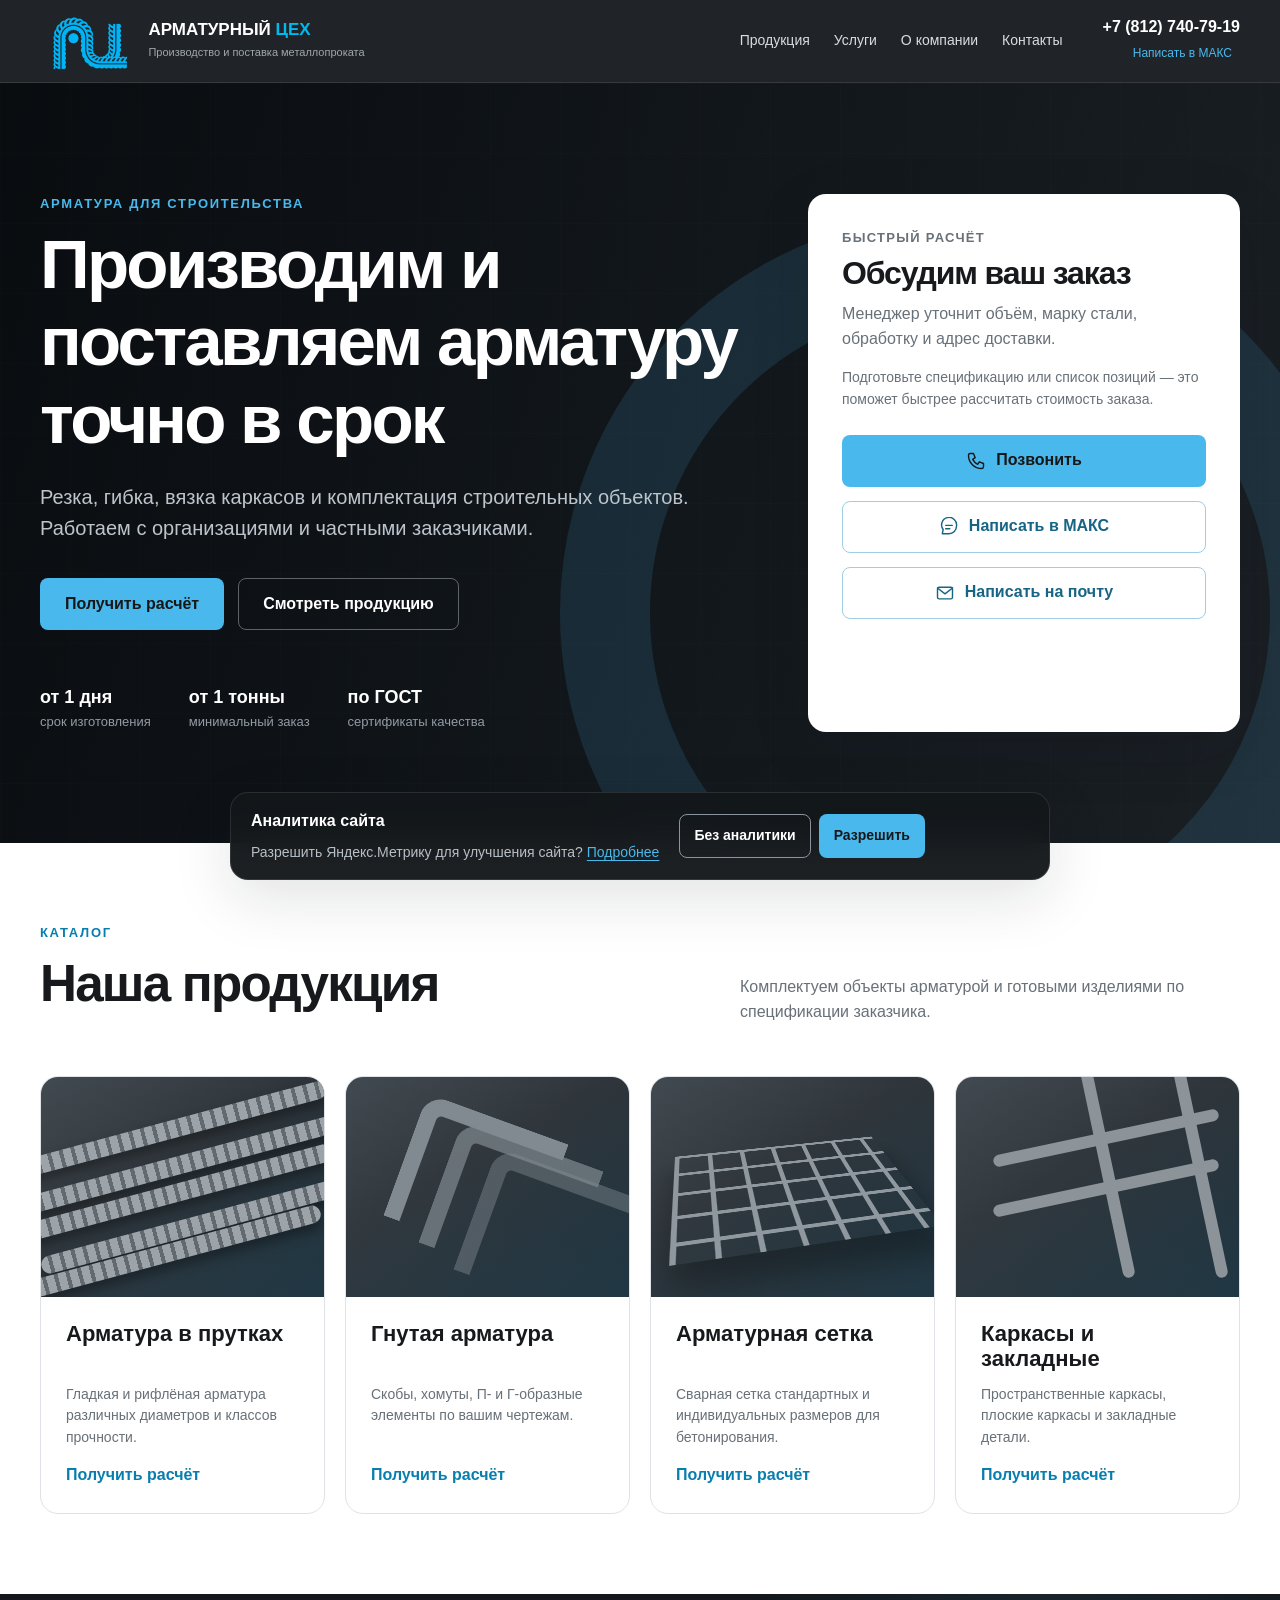
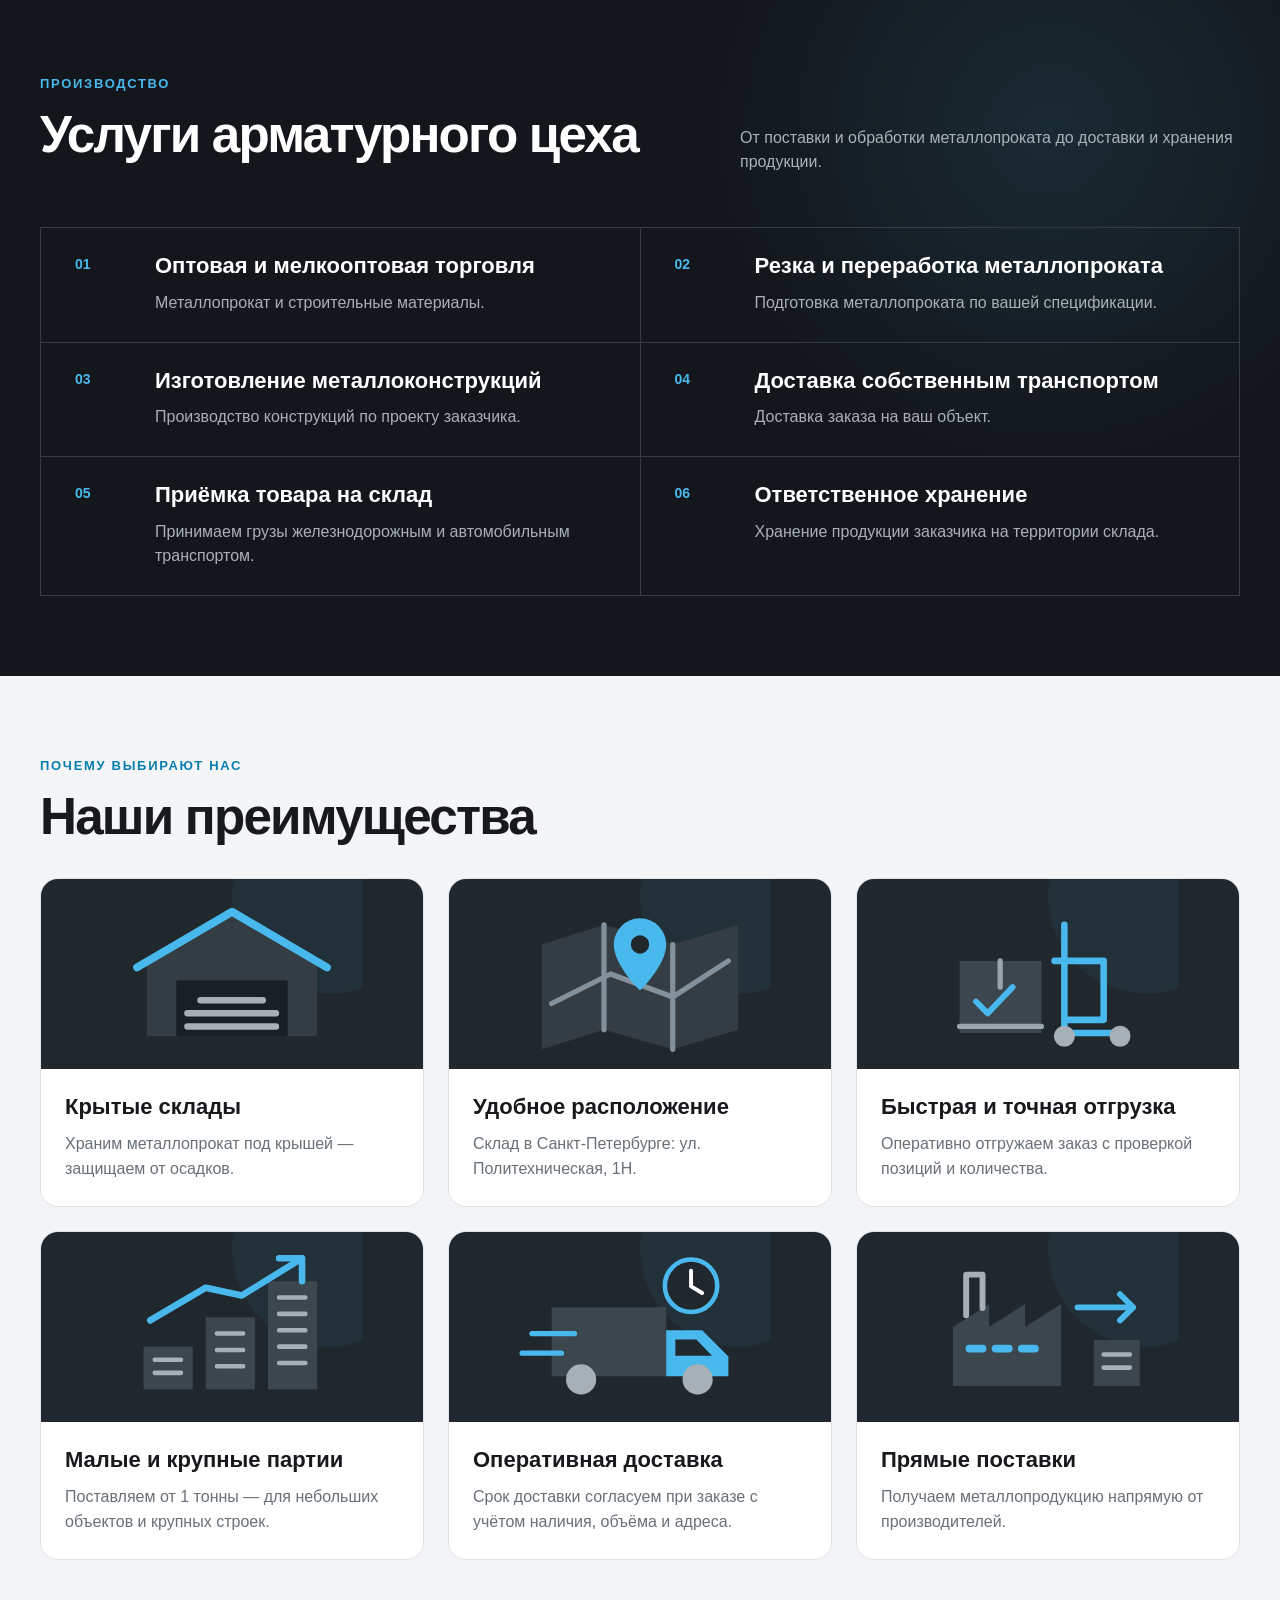
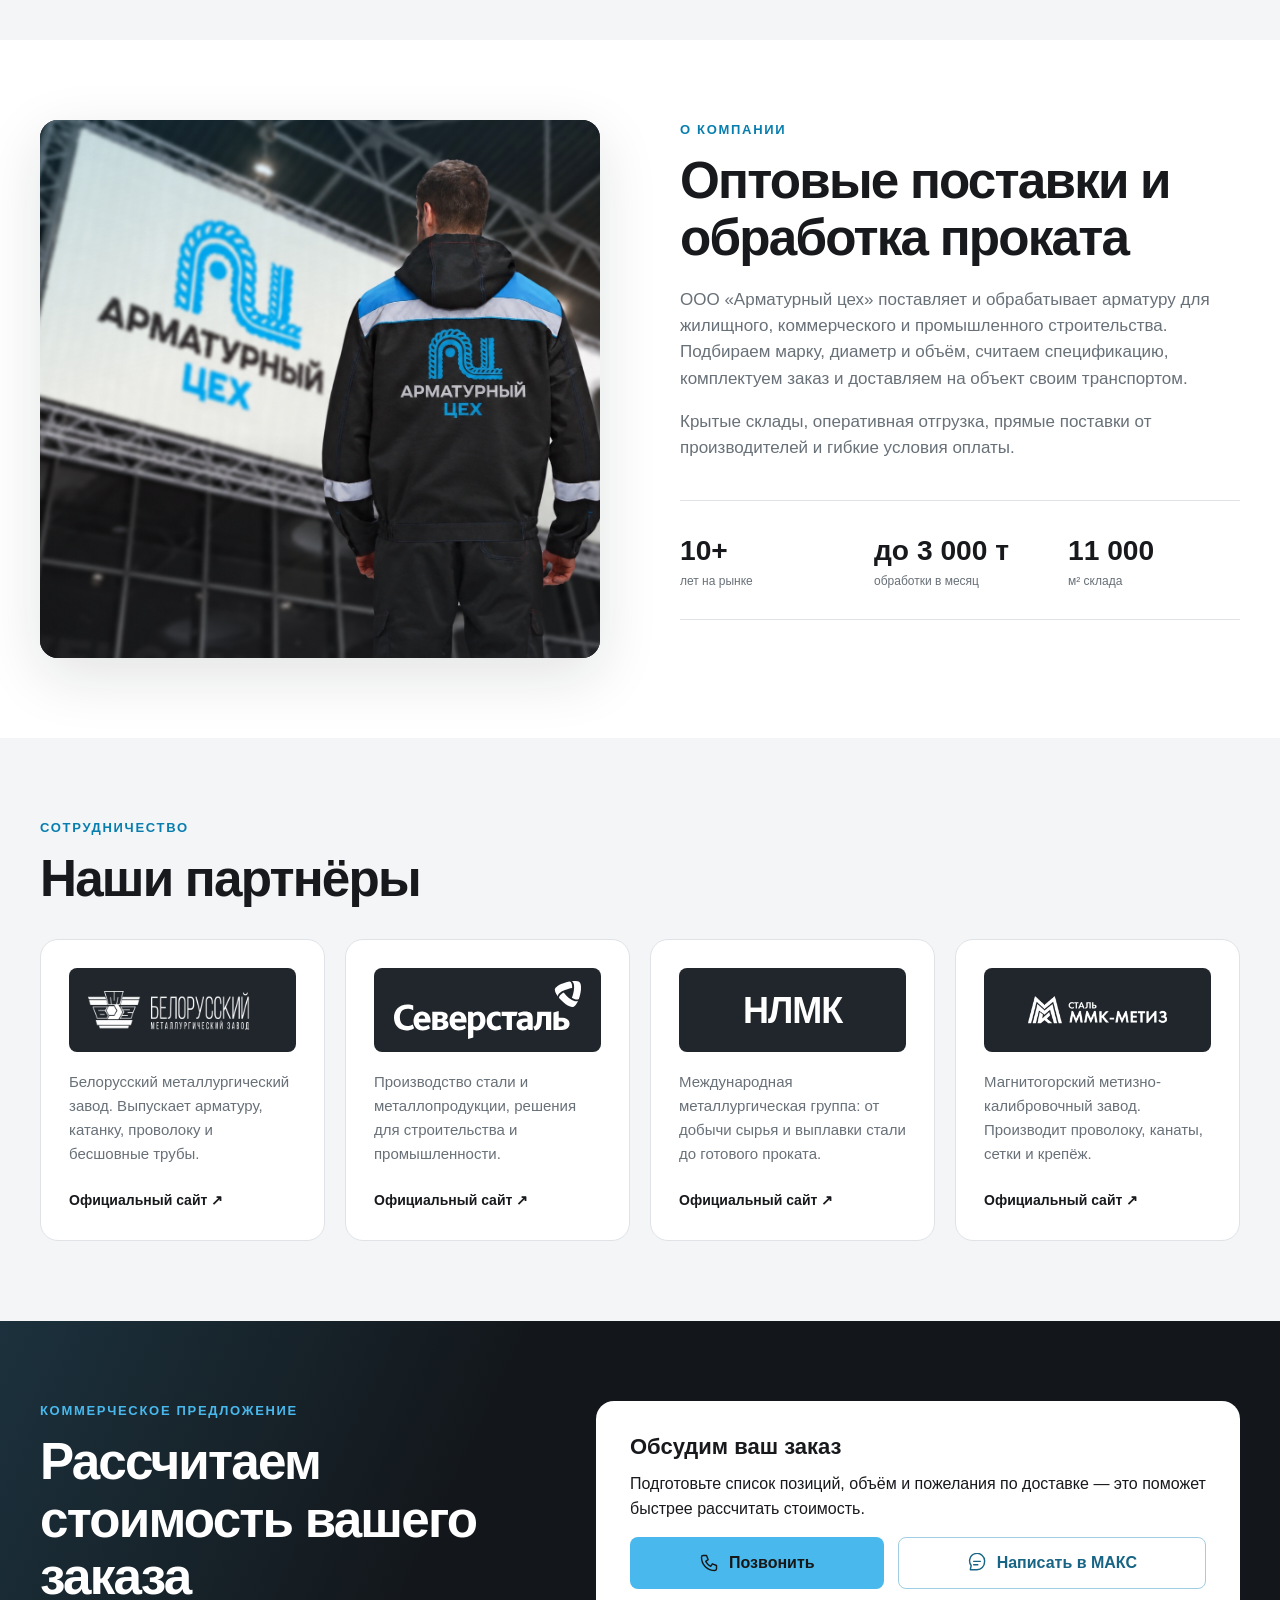
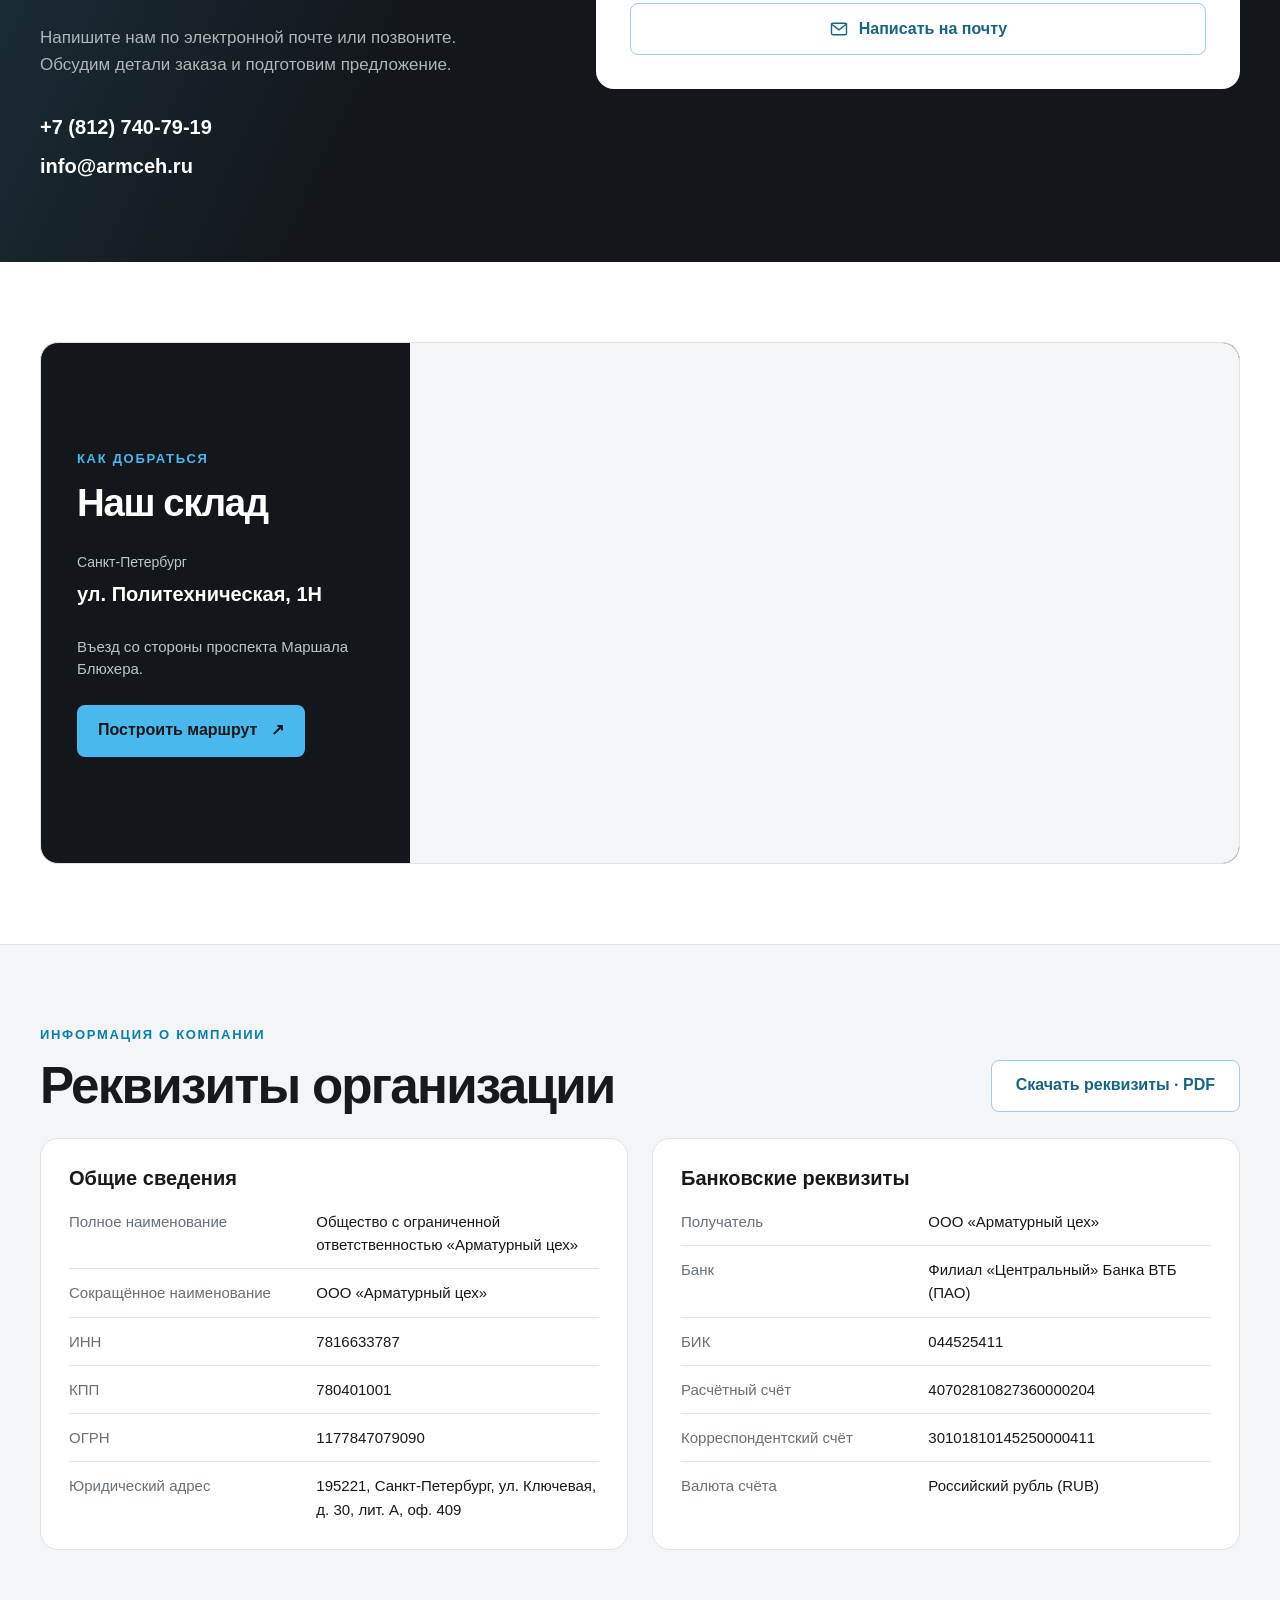
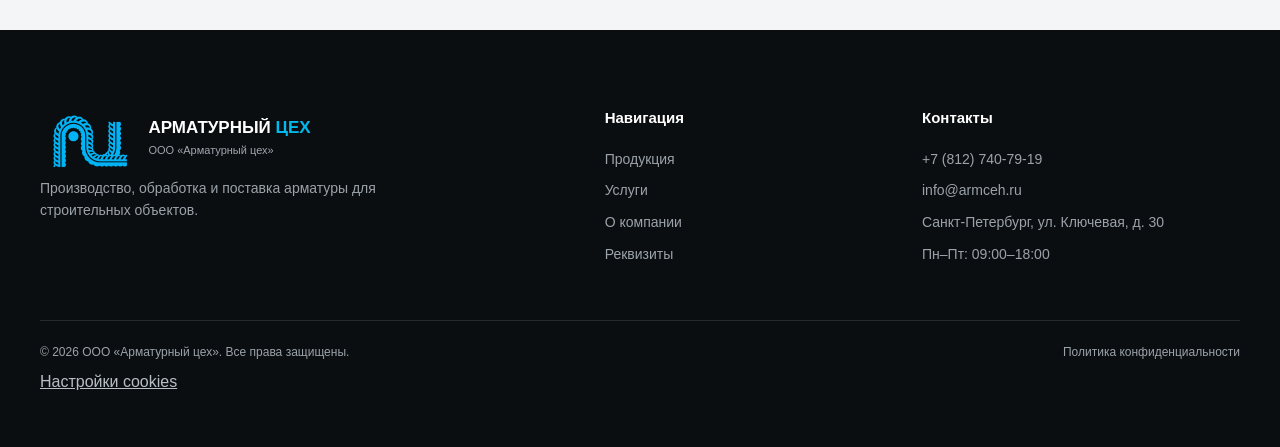
==== commit 049cc07b: "Refresh branding, improve responsive layout and add warehouse directions" ====
--- a/index.html
+++ b/index.html
@@ -25,15 +25,15 @@
   <meta property="og:url" content="https://armceh.ru/">
   <meta property="og:title" content="Арматура в Санкт-Петербурге — поставка, резка и гибка">
   <meta property="og:description" content="Поставка и обработка арматуры: резка, гибка, каркасы, доставка. Склад в Санкт-Петербурге, ул. Политехническая, 1Н.">
-  <meta property="og:image" content="https://armceh.ru/images/og.jpg">
-  <meta property="og:image:width" content="1200">
-  <meta property="og:image:height" content="630">
+  <meta property="og:image" content="https://armceh.ru/images/about/company-brand-v3.jpg">
+  <meta property="og:image:width" content="1254">
+  <meta property="og:image:height" content="1254">
   <meta name="twitter:card" content="summary_large_image">
 
-  <link rel="icon" type="image/png" sizes="32x32" href="favicon-32.png?v=trans">
-  <link rel="icon" href="favicon.ico?v=trans" sizes="any">
-  <link rel="apple-touch-icon" sizes="180x180" href="apple-touch-icon.png?v=mark">
-  <link rel="stylesheet" href="style.css?v=audit-fixes">
+  <link rel="icon" type="image/svg+xml" href="images/brand-icon.svg?v=1">
+  <link rel="icon" type="image/png" sizes="32x32" href="favicon-32.png?v=brand-20261025">
+  <link rel="apple-touch-icon" sizes="180x180" href="apple-touch-icon.png?v=brand-20261025">
+  <link rel="stylesheet" href="style.css?v=release-20261025">
 
   <script type="application/ld+json">
   {
@@ -43,8 +43,8 @@
     "name": "ООО «Арматурный цех»",
     "alternateName": "Арматурный цех",
     "url": "https://armceh.ru/",
-    "logo": "https://armceh.ru/logo.png",
-    "image": "https://armceh.ru/images/og.jpg",
+    "logo": "https://armceh.ru/images/armceh-symbol-web.png",
+    "image": "https://armceh.ru/images/about/company-brand-v3.jpg",
     "telephone": "+7-812-740-79-19",
     "email": "info@armceh.ru",
     "priceRange": "₽",
@@ -84,12 +84,12 @@
   }
   </script>
 
-  <script src="script.js?v=audit-fixes" defer></script>
+  <script src="script.js?v=release-20261025" defer></script>
 </head>
 
-<body>
-
-  <header class="header" id="top">
+<body id="top">
+
+  <header class="header">
 
     <div class="container header__inner">
 
@@ -101,15 +101,14 @@
 
         <img
           class="logo__mark"
-          src="logo.png?v=3"
+          src="images/armceh-symbol-web.png?v=1"
           alt=""
-          width="256"
-          height="256"
+          width="384" height="231"
         >
 
         <span class="logo__text">
 
-          <strong>Арматурный цех</strong>
+          <strong>АРМАТУРНЫЙ <span class="logo__accent">ЦЕХ</span></strong>
 
           <small>
             Производство и поставка металлопроката
@@ -170,7 +169,7 @@
           +7 (812) 740-79-19
         </a>
 
-        <a class="text-button" href="https://max.ru/u/f9LHodD0cOK4kGQ6Bi7NvbEo7JnAtgJ-mdJs-X30t5SCS02kp2CBmQpRLBI" target="_blank" rel="noopener noreferrer">Написать в МАКС</a>
+        <a class="text-button" href="https://max.ru/u/f9LHodD0cOJjEoNZ1pUEuMqD-iwpJmrhXqTnKLYVDQDaqCZPLzdpz2NbYQE" target="_blank" rel="noopener noreferrer">Написать в МАКС</a>
 
       </div>
 
@@ -291,8 +290,8 @@
 
           <div class="max-contact-block">
             <a class="button button--primary button--wide" href="tel:+78127407919"><svg class="button__icon" viewBox="0 0 24 24" aria-hidden="true" fill="none" stroke="currentColor" stroke-width="1.7" stroke-linecap="round" stroke-linejoin="round"><path d="M5 3h4l2 5-3 2a15 15 0 0 0 6 6l2-3 5 2v4c0 1-1 2-2 2C10 21 3 14 3 5c0-1 1-2 2-2Z"/></svg><span>Позвонить</span></a>
-            <a class="button button--secondary button--wide max-contact" href="https://max.ru/u/f9LHodD0cOK4kGQ6Bi7NvbEo7JnAtgJ-mdJs-X30t5SCS02kp2CBmQpRLBI" target="_blank" rel="noopener noreferrer"><svg class="button__icon" viewBox="0 0 24 24" aria-hidden="true" fill="none" stroke="currentColor" stroke-width="1.7" stroke-linecap="round" stroke-linejoin="round"><path d="M21 11a9 9 0 0 1-9 9H4l1-5a9 9 0 1 1 16-4Z"/><path d="M8 10h8m-8 4h5"/></svg><span>Написать в МАКС</span></a>
-            <a class="button button--secondary button--wide" href="mailto:info@armceh.ru"><svg class="button__icon" viewBox="0 0 24 24" aria-hidden="true" fill="none" stroke="currentColor" stroke-width="1.7" stroke-linecap="round" stroke-linejoin="round"><rect x="3" y="5" width="18" height="14" rx="2"/><path d="m3 6 9 7 9-7"/></svg><span>Написать на почту</span></a>
+            <a class="button button--secondary button--wide max-contact" href="https://max.ru/u/f9LHodD0cOJjEoNZ1pUEuMqD-iwpJmrhXqTnKLYVDQDaqCZPLzdpz2NbYQE" target="_blank" rel="noopener noreferrer"><svg class="button__icon" viewBox="0 0 24 24" aria-hidden="true" fill="none" stroke="currentColor" stroke-width="1.7" stroke-linecap="round" stroke-linejoin="round"><path d="M21 11a9 9 0 0 1-9 9H4l1-5a9 9 0 1 1 16-4Z"/><path d="M8 10h8m-8 4h5"/></svg><span>Написать в МАКС</span></a>
+            <a class="button button--secondary button--wide" href="mailto:info@armceh.ru?subject=%D0%97%D0%B0%D0%BA%D0%B0%D0%B7%20%D1%81%20%D1%81%D0%B0%D0%B9%D1%82%D0%B0"><svg class="button__icon" viewBox="0 0 24 24" aria-hidden="true" fill="none" stroke="currentColor" stroke-width="1.7" stroke-linecap="round" stroke-linejoin="round"><rect x="3" y="5" width="18" height="14" rx="2"/><path d="m3 6 9 7 9-7"/></svg><span>Написать на почту</span></a>
           </div>
 
         </aside>
@@ -587,10 +586,12 @@
 
         <div class="about__visual">
           <img
-            src="images/about/company.jpg"
+            src="images/about/company-brand-v3.jpg"
+            loading="lazy"
+            decoding="async"
             alt="Сотрудник Арматурного цеха на фоне вывески компании"
-            width="1200"
-            height="1201"
+            width="1254"
+            height="1254"
           >
         </div>
 
@@ -727,7 +728,7 @@
               +7 (812) 740-79-19
             </a>
 
-            <a href="mailto:info@armceh.ru">
+            <a href="mailto:info@armceh.ru?subject=%D0%97%D0%B0%D0%BA%D0%B0%D0%B7%20%D1%81%20%D1%81%D0%B0%D0%B9%D1%82%D0%B0">
               info@armceh.ru
             </a>
 
@@ -741,8 +742,8 @@
           <p>Подготовьте список позиций, объём и пожелания по доставке — это поможет быстрее рассчитать стоимость.</p>
           <div class="max-contact-block">
             <a class="button button--primary button--wide" href="tel:+78127407919"><svg class="button__icon" viewBox="0 0 24 24" aria-hidden="true" fill="none" stroke="currentColor" stroke-width="1.7" stroke-linecap="round" stroke-linejoin="round"><path d="M5 3h4l2 5-3 2a15 15 0 0 0 6 6l2-3 5 2v4c0 1-1 2-2 2C10 21 3 14 3 5c0-1 1-2 2-2Z"/></svg><span>Позвонить</span></a>
-            <a class="button button--secondary button--wide max-contact" href="https://max.ru/u/f9LHodD0cOK4kGQ6Bi7NvbEo7JnAtgJ-mdJs-X30t5SCS02kp2CBmQpRLBI" target="_blank" rel="noopener noreferrer"><svg class="button__icon" viewBox="0 0 24 24" aria-hidden="true" fill="none" stroke="currentColor" stroke-width="1.7" stroke-linecap="round" stroke-linejoin="round"><path d="M21 11a9 9 0 0 1-9 9H4l1-5a9 9 0 1 1 16-4Z"/><path d="M8 10h8m-8 4h5"/></svg><span>Написать в МАКС</span></a>
-            <a class="button button--secondary button--wide" href="mailto:info@armceh.ru"><svg class="button__icon" viewBox="0 0 24 24" aria-hidden="true" fill="none" stroke="currentColor" stroke-width="1.7" stroke-linecap="round" stroke-linejoin="round"><rect x="3" y="5" width="18" height="14" rx="2"/><path d="m3 6 9 7 9-7"/></svg><span>Написать на почту</span></a>
+            <a class="button button--secondary button--wide max-contact" href="https://max.ru/u/f9LHodD0cOJjEoNZ1pUEuMqD-iwpJmrhXqTnKLYVDQDaqCZPLzdpz2NbYQE" target="_blank" rel="noopener noreferrer"><svg class="button__icon" viewBox="0 0 24 24" aria-hidden="true" fill="none" stroke="currentColor" stroke-width="1.7" stroke-linecap="round" stroke-linejoin="round"><path d="M21 11a9 9 0 0 1-9 9H4l1-5a9 9 0 1 1 16-4Z"/><path d="M8 10h8m-8 4h5"/></svg><span>Написать в МАКС</span></a>
+            <a class="button button--secondary button--wide" href="mailto:info@armceh.ru?subject=%D0%97%D0%B0%D0%BA%D0%B0%D0%B7%20%D1%81%20%D1%81%D0%B0%D0%B9%D1%82%D0%B0"><svg class="button__icon" viewBox="0 0 24 24" aria-hidden="true" fill="none" stroke="currentColor" stroke-width="1.7" stroke-linecap="round" stroke-linejoin="round"><rect x="3" y="5" width="18" height="14" rx="2"/><path d="m3 6 9 7 9-7"/></svg><span>Написать на почту</span></a>
           </div>
         </div>
 
@@ -758,15 +759,11 @@
             <h2 id="warehouse-title">Наш склад</h2>
             <p class="warehouse__city">Санкт-Петербург</p>
             <p class="warehouse__address">ул. Политехническая, 1Н</p>
+            <p class="warehouse__approach">Въезд со стороны проспекта Маршала Блюхера.</p>
             <a class="button button--primary" href="https://yandex.ru/maps/?rtext=~59.989823%2C30.359724&amp;rtt=auto" target="_blank" rel="noopener noreferrer">Построить маршрут <span aria-hidden="true">↗</span></a>
           </div>
-          <div class="warehouse__map" id="warehouse-map">
-            <iframe
-              src="https://yandex.ru/map-widget/v1/?ll=30.352000%2C59.987400&amp;z=14&amp;pt=30.359724%2C59.989823%2Cpm2rdm"
-              title="Склад Арматурный цех — Санкт-Петербург, ул. Политехническая, 1Н"
-              referrerpolicy="no-referrer"
-              allowfullscreen
-            ></iframe>
+          <div class="warehouse__map" id="warehouse-map" role="region" aria-label="Схема проезда к складу со стороны проспекта Маршала Блюхера">
+            <script type="text/javascript" charset="utf-8" async src="https://api-maps.yandex.ru/services/constructor/1.0/js/?um=constructor%3A28cea4b75128a34883d9bbeed7c67d611ad1aa9545ef1cfd9d9781cf77dbf72e&amp;width=100%25&amp;height=100%25&amp;lang=ru_RU&amp;scroll=true"></script>
           </div>
         </div>
       </div>
@@ -825,17 +822,14 @@
 
           <img
             class="logo__mark"
-            src="logo.png?v=3"
+            src="images/armceh-symbol-web.png?v=1"
             alt=""
-            width="256"
-            height="256"
+            width="384" height="231"
           >
 
           <span class="logo__text">
 
-            <strong>
-              Арматурный цех
-            </strong>
+            <strong>АРМАТУРНЫЙ <span class="logo__accent">ЦЕХ</span></strong>
 
             <small>
               ООО «Арматурный цех»
@@ -889,7 +883,7 @@
           +7 (812) 740-79-19
         </a>
 
-        <a href="mailto:info@armceh.ru">
+        <a href="mailto:info@armceh.ru?subject=%D0%97%D0%B0%D0%BA%D0%B0%D0%B7%20%D1%81%20%D1%81%D0%B0%D0%B9%D1%82%D0%B0">
           info@armceh.ru
         </a>
 
--- a/style.css
+++ b/style.css
@@ -190,6 +190,10 @@
   line-height: 1.1;
 }
 
+.logo__accent {
+  color: #00b9ed;
+}
+
 .logo__text small {
   margin-top: 4px;
   color: #9fa7ae;
@@ -227,7 +231,7 @@
 
 .text-button {
   padding: 4px 8px;
-  margin-right: -8px;
+  margin-right: 0;
   border-radius: 5px;
   transition: color 0.15s ease, background-color 0.15s ease, transform 0.15s ease;
   color: var(--accent);
@@ -262,6 +266,8 @@
   display: none;
   width: 44px;
   height: 44px;
+  flex-shrink: 0;
+  cursor: pointer;
   margin-left: auto;
   padding: 10px;
   background: transparent;
@@ -334,10 +340,10 @@
   position: relative;
   z-index: 1;
   display: grid;
-  grid-template-columns: minmax(0, 1.45fr) minmax(310px, 0.55fr);
+  grid-template-columns: minmax(0, 1.25fr) minmax(360px, 0.75fr);
   align-items: stretch;
   align-content: center;
-  gap: 70px;
+  gap: 48px;
   min-height: 760px;
   padding-top: 72px;
   padding-bottom: 72px;
@@ -467,8 +473,15 @@
 }
 
 .max-contact-block {
-  display: grid;
+  display: flex;
+  flex-wrap: wrap;
   gap: 14px;
+}
+
+.max-contact-block .button {
+  flex: 1 0 max-content;
+  width: auto;
+  white-space: nowrap;
 }
 
 button:disabled {
@@ -876,6 +889,7 @@
 }
 
 .warehouse__map {
+  height: 520px;
   min-width: 0;
   background: var(--bg);
 }
@@ -884,7 +898,6 @@
   display: block;
   width: 100%;
   height: 100%;
-  min-height: 460px;
   border: 0;
 }
 
@@ -905,10 +918,6 @@
     margin-bottom: 20px;
   }
 
-  .warehouse__map iframe {
-    height: 380px;
-    min-height: 380px;
-  }
 }
 
 /* Реквизиты организации */
@@ -1059,7 +1068,7 @@
   gap: 20px;
   margin-top: 55px;
   padding-top: 22px;
-  color: #6f7880;
+  color: #9ba3aa;
   border-top: 1px solid #252a2f;
   font-size: 12px;
 }
@@ -1169,6 +1178,15 @@
 
   .header__inner {
     min-height: 72px;
+    gap: 12px;
+  }
+
+  .logo {
+    gap: 8px;
+  }
+
+  .logo__text strong {
+    font-size: 13px;
   }
 
   .logo__text small {
@@ -1176,7 +1194,7 @@
   }
 
   .logo__mark {
-    height: 48px;
+    height: 42px;
   }
 
   .nav {
@@ -1189,7 +1207,7 @@
   }
 
   h1 {
-    font-size: 42px;
+    font-size: clamp(34px, 9vw, 42px);
   }
 
   h2 {
@@ -1414,3 +1432,96 @@
   .cookie-banner__actions { display: grid; grid-template-columns: 1fr 1fr; }
   .service { grid-template-columns: 24px minmax(0, 1fr); gap: 12px; padding: 22px 16px; }
 }
+
+/* Итоговая проверка адаптивности и доступности */
+a:focus-visible,
+button:focus-visible {
+  outline: 3px solid var(--accent);
+  outline-offset: 4px;
+}
+
+.footer {
+  scroll-margin-top: 90px;
+}
+
+.footer__grid .logo {
+  color: var(--white);
+}
+
+.request .eyebrow {
+  color: var(--accent);
+}
+
+@media (min-width: 591px) {
+  .product-card__content h3 {
+    min-height: 2.24em;
+  }
+}
+
+@media (max-width: 820px) {
+  .nav {
+    max-height: calc(100dvh - 82px);
+    overflow-y: auto;
+    overscroll-behavior: contain;
+  }
+
+  .section-heading {
+    margin-bottom: 32px;
+  }
+}
+
+@media (max-width: 700px) {
+  .service h3 {
+    font-size: 20px;
+    line-height: 1.25;
+    overflow-wrap: break-word;
+  }
+}
+
+@media (max-width: 590px) {
+  .nav {
+    max-height: calc(100dvh - 72px);
+  }
+
+  .legal h1 {
+    font-size: clamp(26px, 6.8vw, 36px);
+    overflow-wrap: break-word;
+  }
+
+  .footer {
+    padding-top: 48px;
+  }
+
+  .footer__grid {
+    gap: 32px;
+  }
+
+  .footer__bottom {
+    margin-top: 32px;
+  }
+}
+
+@media (prefers-reduced-motion: reduce) {
+  html {
+    scroll-behavior: auto;
+  }
+
+  .button,
+  .product-card,
+  .menu-button span,
+  .text-button {
+    transition: none;
+  }
+
+  .button:hover,
+  .product-card:hover {
+    transform: none;
+  }
+}
+
+.warehouse__approach {
+  margin: 0 0 24px;
+  color: #bdc5cc;
+  font-size: 15px;
+  line-height: 1.5;
+}
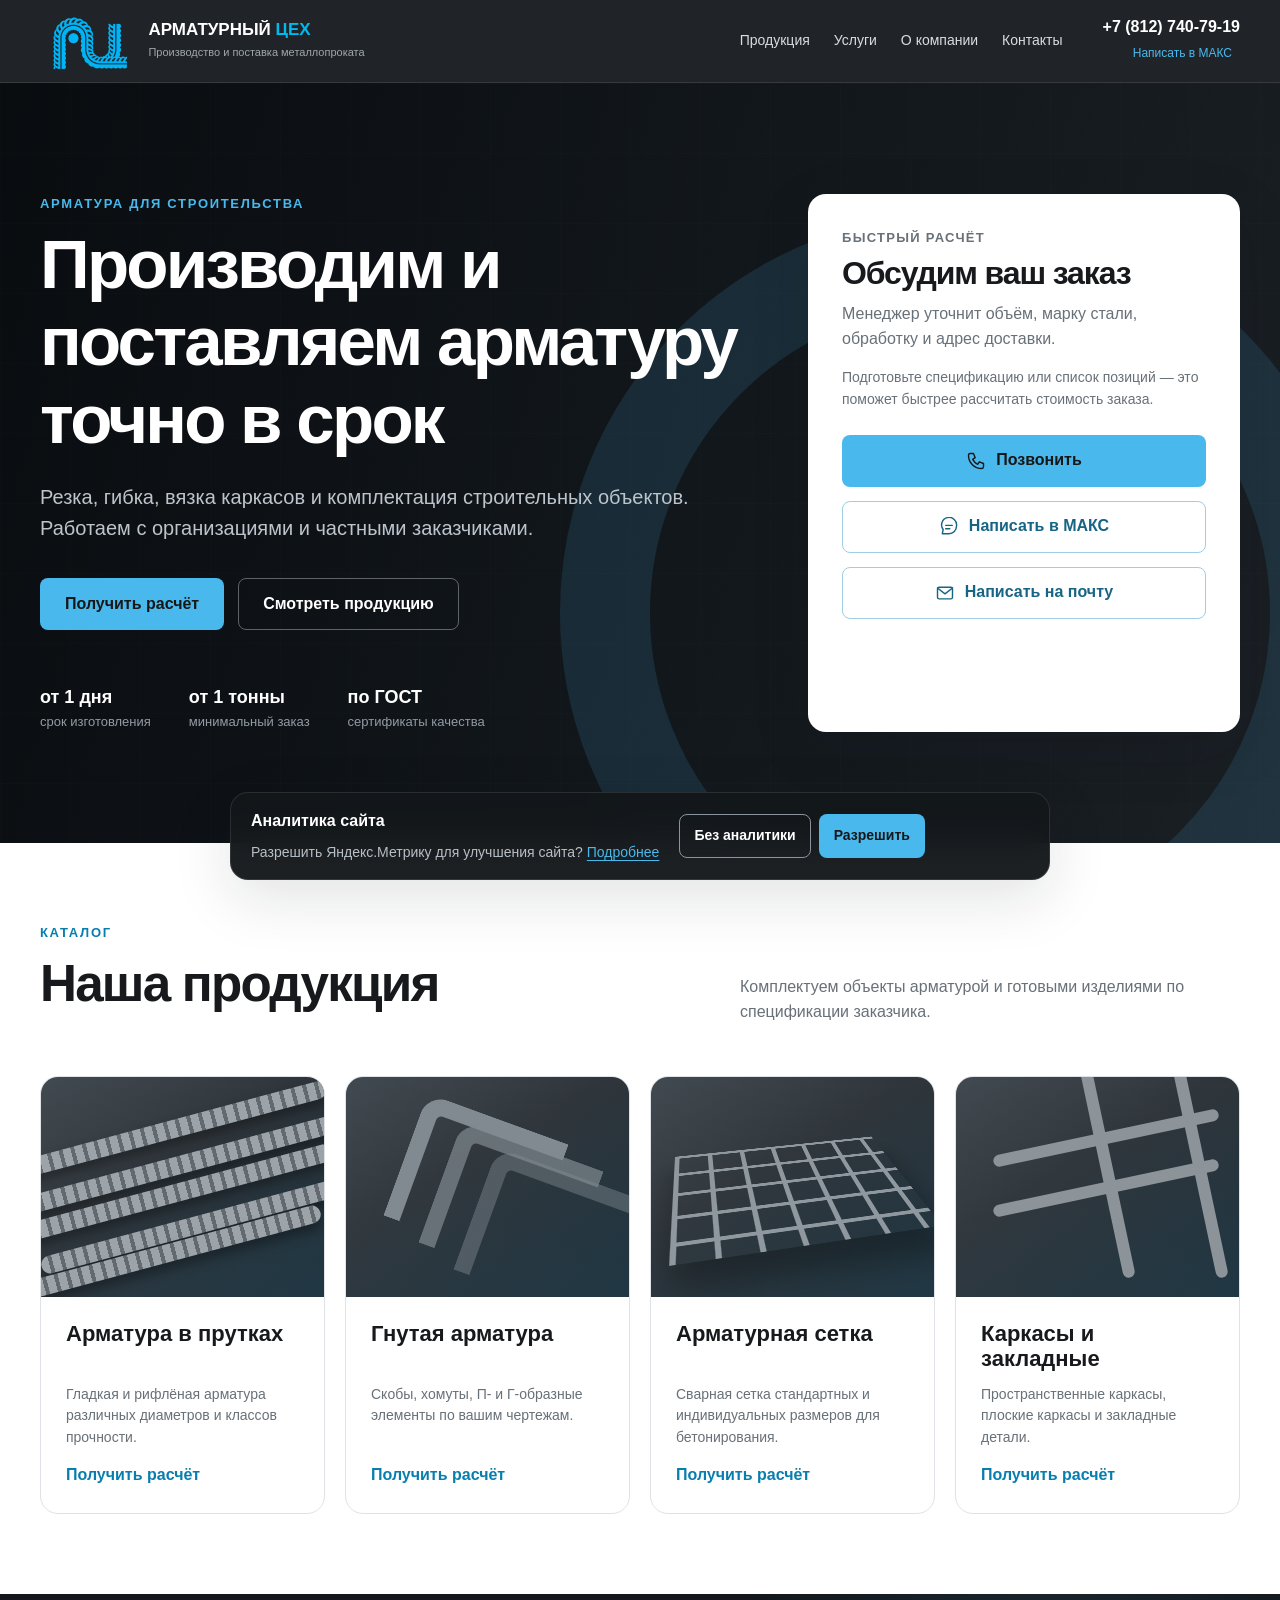
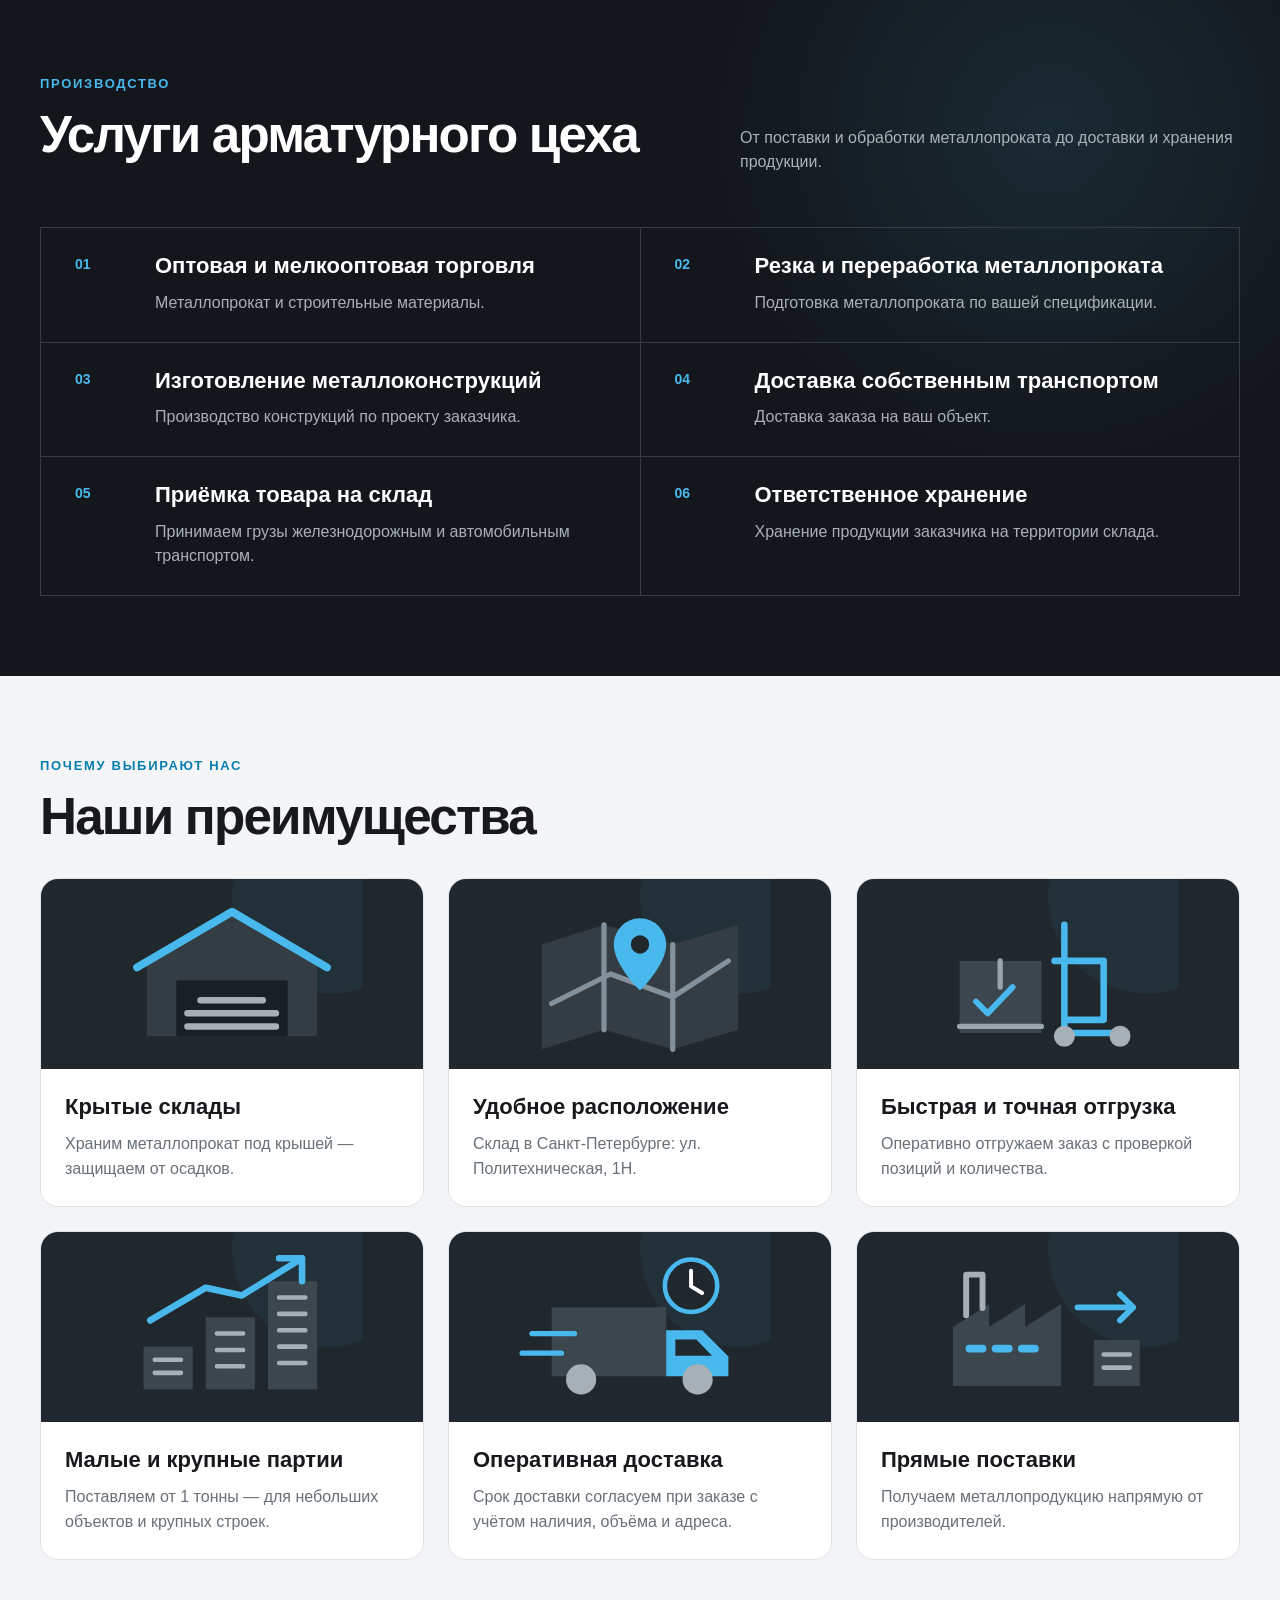
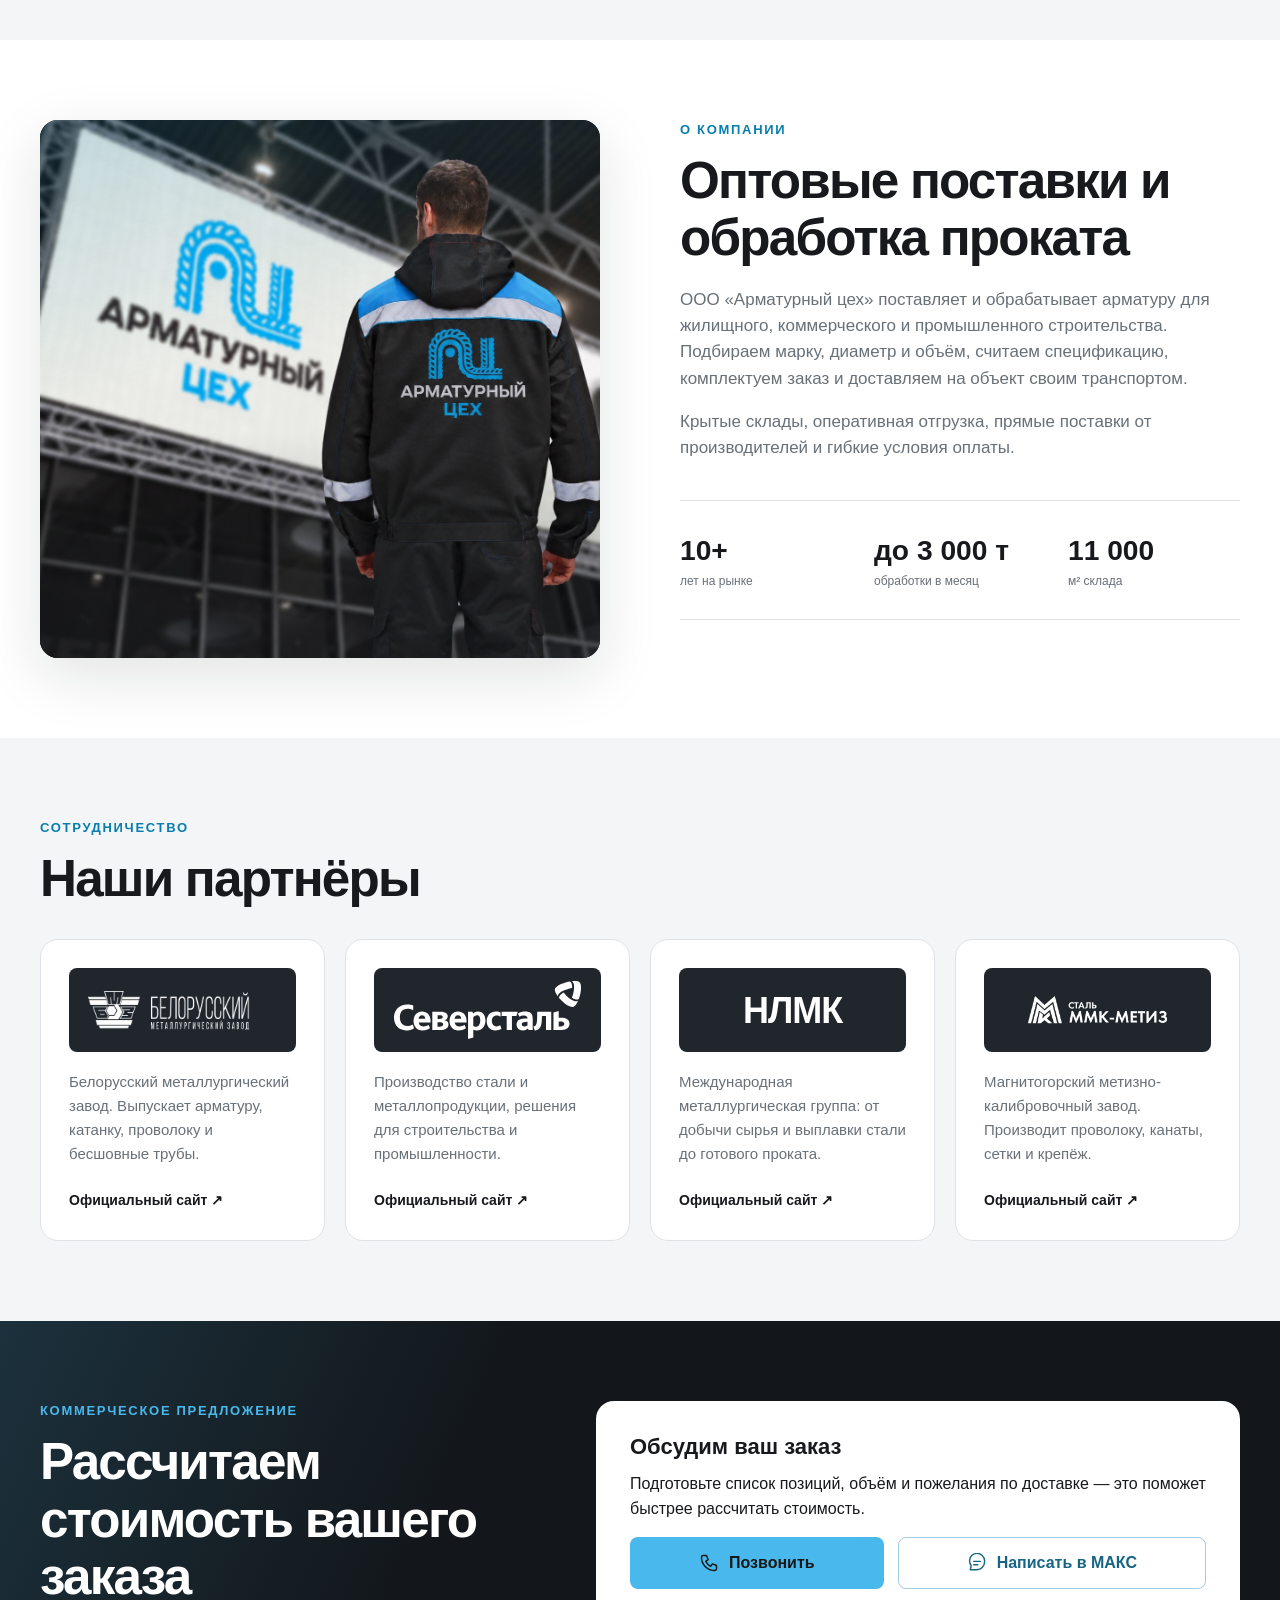
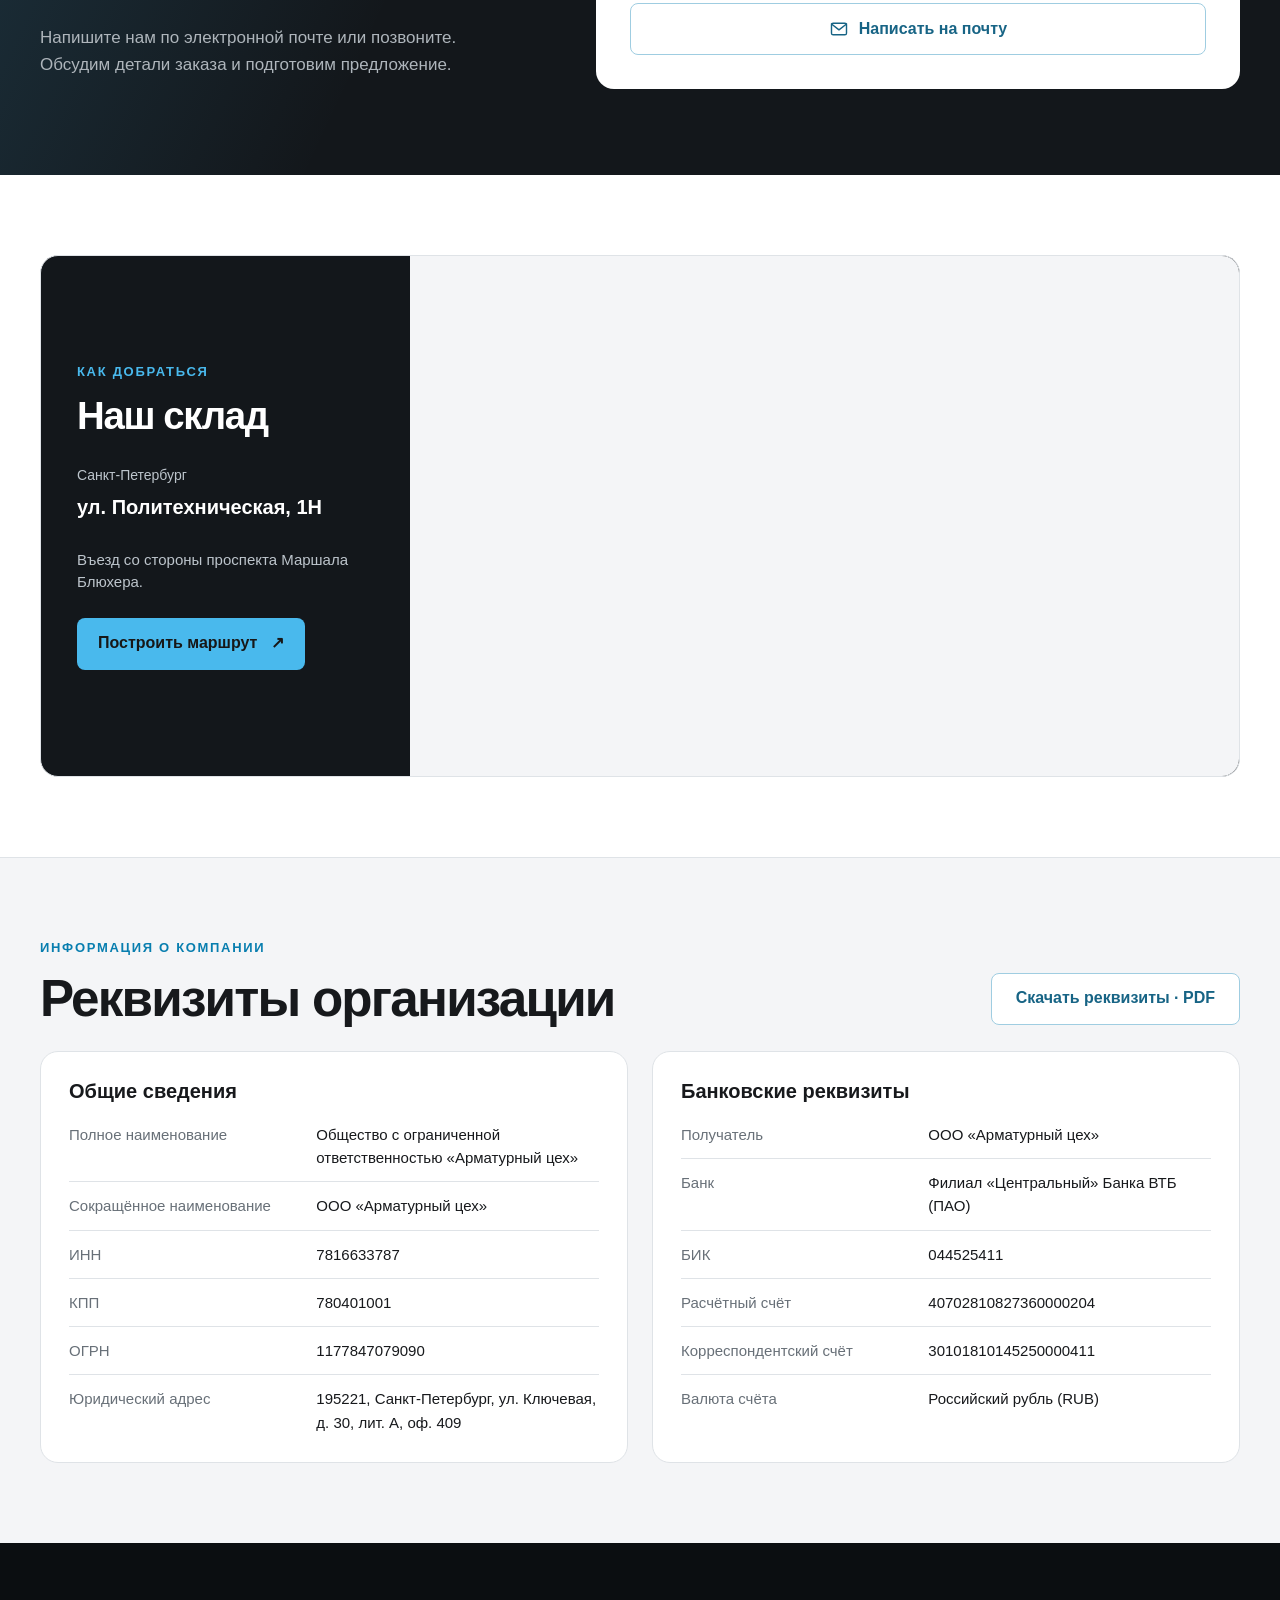
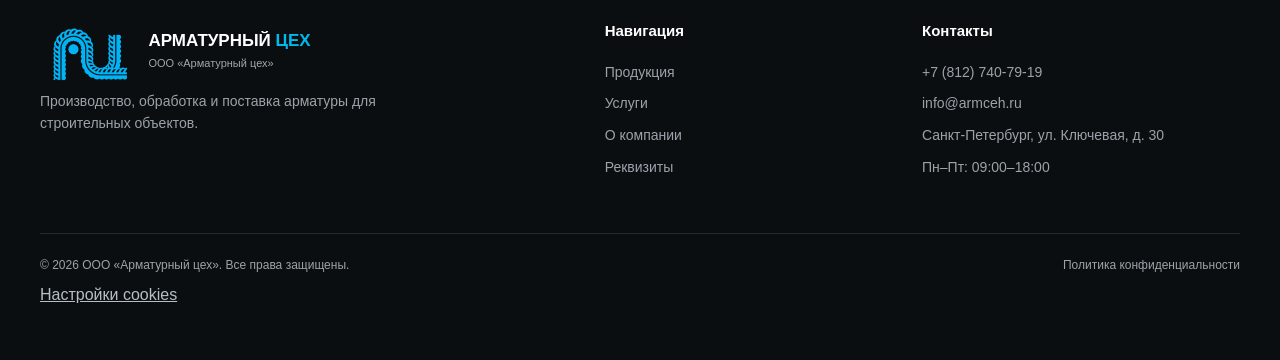
==== commit aed56389: "Remove duplicate contacts from request section" ====
--- a/index.html
+++ b/index.html
@@ -722,18 +722,6 @@
           </p>
 
 
-          <div class="request__contacts">
-
-            <a href="tel:+78127407919">
-              +7 (812) 740-79-19
-            </a>
-
-            <a href="mailto:info@armceh.ru?subject=%D0%97%D0%B0%D0%BA%D0%B0%D0%B7%20%D1%81%20%D1%81%D0%B0%D0%B9%D1%82%D0%B0">
-              info@armceh.ru
-            </a>
-
-          </div>
-
         </div>
 
 
